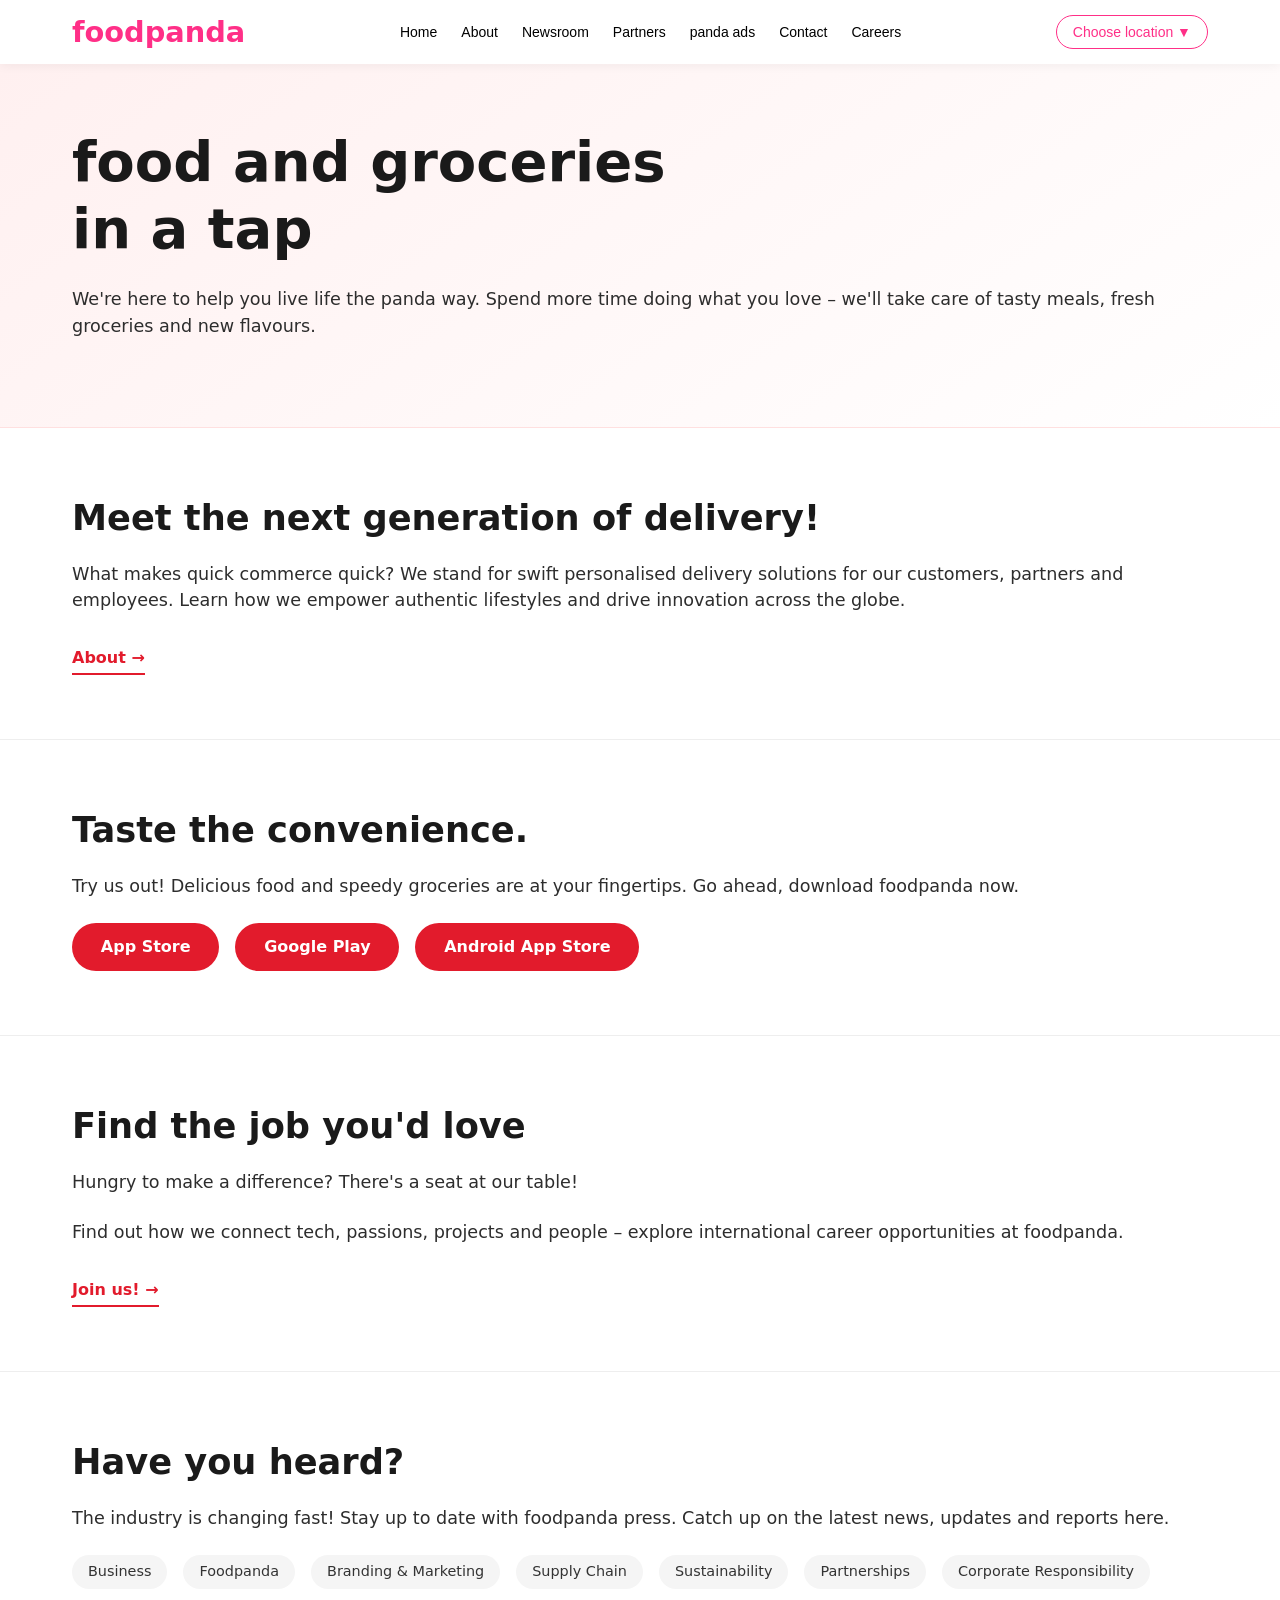
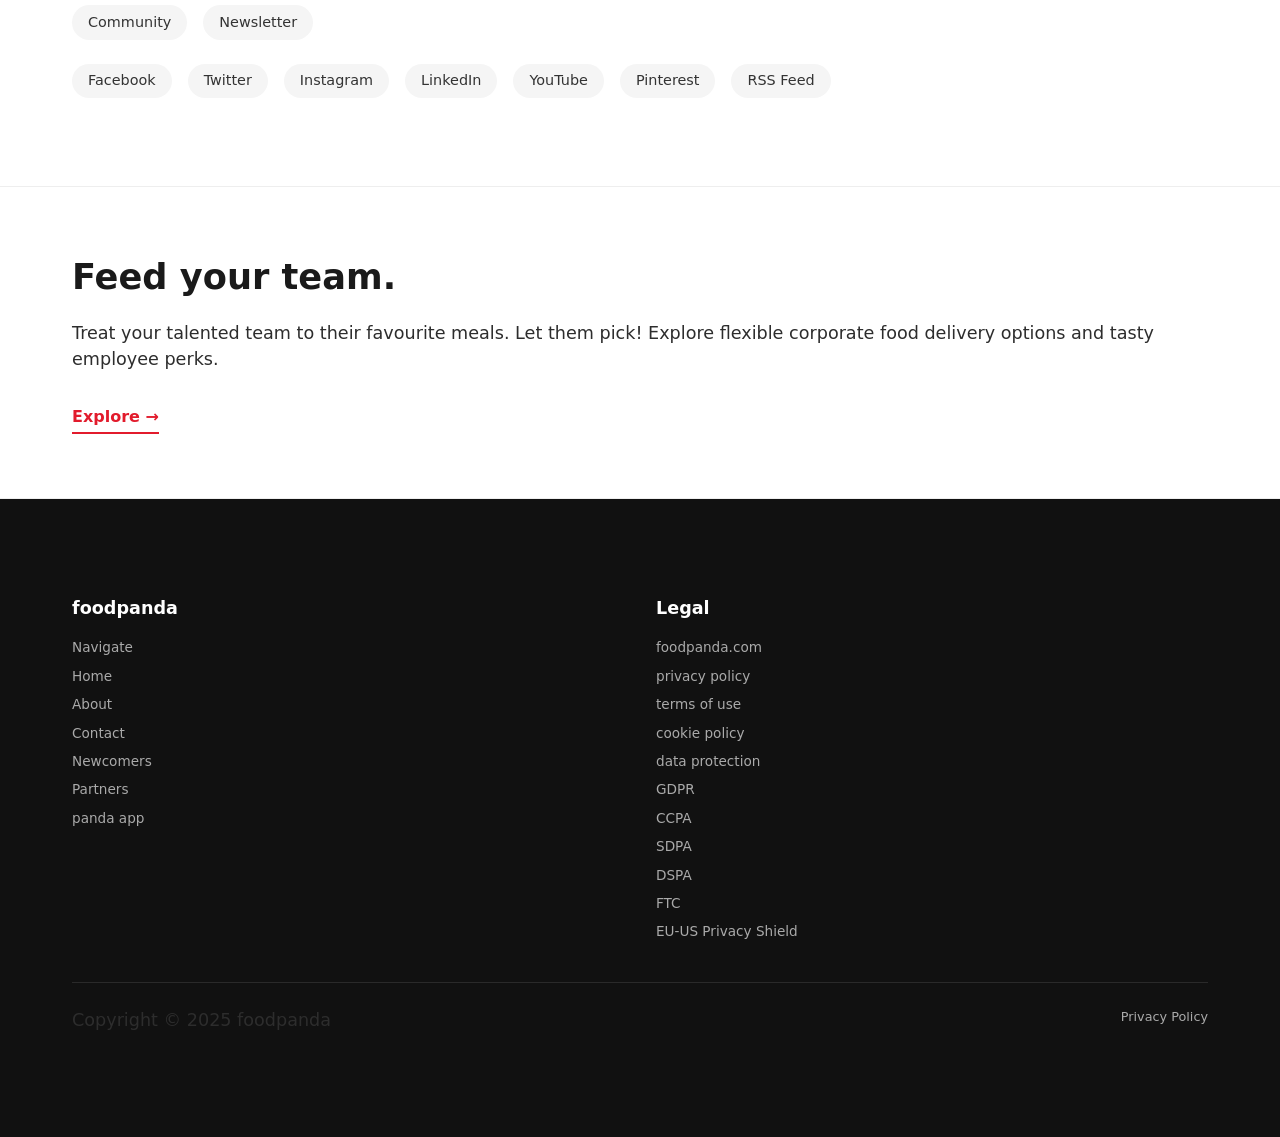
==== index.html @ 05bfe70b "navbar updated" ====
<!DOCTYPE html>
<html lang="en">
<head>
    <meta charset="UTF-8">
    <meta name="viewport" content="width=device-width, initial-scale=1.0">
    <title>foodpanda | Food & Groceries Delivery</title>
    <link rel="stylesheet" href="style.css">
</head>
<body>
    <nav class="navbar">
    <div class="nav-container">
        <div class="logo">
            <a href="#">foodpanda</a>
        </div>
        <ul class="nav-links">
            <li><a href="#">Home</a></li>
            <li><a href="#">About</a></li>
            <li><a href="#">Newsroom</a></li>
            <li><a href="#">Partners</a></li>
            <li><a href="#">panda ads</a></li>
            <li><a href="#">Contact</a></li>
            <li><a href="#">Careers</a></li>
        </ul>
        <div class="location">
            <a href="#">Choose location ▼</a>
        </div>
    </div>
</nav>

    <!-- Hero Section -->
    <section class="hero">
        <div class="container">
            <h1>food and groceries <br> in a tap</h1>
            <p>We're here to help you live life the panda way. Spend more time doing what you love – we'll take care of tasty meals, fresh groceries and new flavours.</p>
        </div>
    </section>

    <!-- Next Generation Section -->
    <section class="next-gen">
        <div class="container">
            <h2>Meet the next generation of delivery!</h2>
            <p>What makes quick commerce quick? We stand for swift personalised delivery solutions for our customers, partners and employees. Learn how we empower authentic lifestyles and drive innovation across the globe.</p>
            <a href="#" class="btn-link">About →</a>
        </div>
    </section>

    <!-- Taste Convenience -->
    <section class="taste">
        <div class="container">
            <h2>Taste the convenience.</h2>
            <p>Try us out! Delicious food and speedy groceries are at your fingertips. Go ahead, download foodpanda now.</p>
            <div class="buttons">
                <a href="#" class="btn">App Store</a>
                <a href="#" class="btn">Google Play</a>
                <a href="#" class="btn">Android App Store</a>
            </div>
        </div>
    </section>

    <!-- Find the job -->
    <section class="jobs">
        <div class="container">
            <h2>Find the job you'd love</h2>
            <p>Hungry to make a difference? There's a seat at our table!</p>
            <p>Find out how we connect tech, passions, projects and people – explore international career opportunities at foodpanda.</p>
            <a href="#" class="btn-link">Join us! →</a>
        </div>
    </section>

    <!-- Have you heard? (Press / News) -->
    <section class="press">
        <div class="container">
            <h2>Have you heard?</h2>
            <p>The industry is changing fast! Stay up to date with foodpanda press. Catch up on the latest news, updates and reports here.</p>
            <div class="press-links">
                <a href="#">Business</a>
                <a href="#">Foodpanda</a>
                <a href="#">Branding & Marketing</a>
                <a href="#">Supply Chain</a>
                <a href="#">Sustainability</a>
                <a href="#">Partnerships</a>
                <a href="#">Corporate Responsibility</a>
                <a href="#">Community</a>
                <a href="#">Newsletter</a>
            </div>
            <div class="social">
                <a href="#">Facebook</a>
                <a href="#">Twitter</a>
                <a href="#">Instagram</a>
                <a href="#">LinkedIn</a>
                <a href="#">YouTube</a>
                <a href="#">Pinterest</a>
                <a href="#">RSS Feed</a>
            </div>
        </div>
    </section>

    <!-- Feed your team -->
    <section class="corporate">
        <div class="container">
            <h2>Feed your team.</h2>
            <p>Treat your talented team to their favourite meals. Let them pick! Explore flexible corporate food delivery options and tasty employee perks.</p>
            <a href="#" class="btn-link">Explore →</a>
        </div>
    </section>

    <!-- Footer -->
    <footer>
        <div class="container">
            <div class="footer-links">
                <div>
                    <h4>foodpanda</h4>
                    <a href="#">Navigate</a>
                    <a href="#">Home</a>
                    <a href="#">About</a>
                    <a href="#">Contact</a>
                    <a href="#">Newcomers</a>
                    <a href="#">Partners</a>
                    <a href="#">panda app</a>
                </div>
                <div>
                    <h4>Legal</h4>
                    <a href="#">foodpanda.com</a>
                    <a href="#">privacy policy</a>
                    <a href="#">terms of use</a>
                    <a href="#">cookie policy</a>
                    <a href="#">data protection</a>
                    <a href="#">GDPR</a>
                    <a href="#">CCPA</a>
                    <a href="#">SDPA</a>
                    <a href="#">DSPA</a>
                    <a href="#">FTC</a>
                    <a href="#">EU-US Privacy Shield</a>
                </div>
            </div>
            <div class="copyright">
                <p>Copyright © 2025 foodpanda</p>
                <a href="#">Privacy Policy</a>
            </div>
        </div>
    </footer>

</body>
</html>
---- style.css ----
* {
    margin: 0;
    padding: 0;
    box-sizing: border-box;
}

body {
    font-family: system-ui, -apple-system, 'Segoe UI', Roboto, Helvetica, Arial, sans-serif;
    line-height: 1.5;
    color: #1a1a1a;
    background-color: #fff;
}

.container {
    max-width: 1200px;
    margin: 0 auto;
    padding: 4rem 2rem;
}

/* Navbar Styles */
.navbar {
    background-color: white;
    box-shadow: 0 2px 10px rgba(0,0,0,0.05);
    position: sticky;
    top: 0;
    z-index: 1000;
}

.nav-container {
    max-width: 1200px;
    margin: 0 auto;
    padding: 0 2rem;
    display: flex;
    justify-content: space-between;
    align-items: center;
    flex-wrap: wrap;
}

.logo a {
    font-size: 1.8rem;
    font-weight: bold;
    color: #FF2F87;
    text-decoration: none;
    line-height: 64px;
}

.nav-links {
    display: flex;
    list-style: none;
    gap: 1.5rem;
    margin: 0;
    padding: 0;
}

.nav-links a {
    text-decoration: none;
    color: #000000;
    font-family: sans-serif;
    font-size: 14px;
    font-weight: 400;
    line-height: 64px;
    transition: color 0.3s;
}

.nav-links a:hover {
    color: #FF2F87;
}

.location a {
    text-decoration: none;
    color: #FF2F87;
    font-family: sans-serif;
    font-size: 14px;
    font-weight: 400;
    line-height: 64px;
    border: 1px solid #FF2F87;
    padding: 0.5rem 1rem;
    border-radius: 25px;
    transition: all 0.3s;
}

.location a:hover {
    background-color: #FF2F87;
    color: white;
}

/* Responsive */
@media (max-width: 768px) {
    .nav-container {
        flex-direction: column;
        padding: 1rem;
    }
    
    .nav-links {
        flex-wrap: wrap;
        justify-content: center;
        gap: 1rem;
    }
    
    .nav-links a {
        line-height: normal;
    }
    
    .location a {
        line-height: normal;
    }
}

/* Headings */
h1 {
    font-size: 3.5rem;
    line-height: 1.2;
    margin-bottom: 1.5rem;
    font-weight: 700;
}

h2 {
    font-size: 2.2rem;
    margin-bottom: 1rem;
    font-weight: 600;
}

p {
    font-size: 1.1rem;
    margin-bottom: 1.5rem;
    color: #2d2d2d;
}

/* Buttons & Links */
.btn-link {
    display: inline-block;
    margin-top: 0.5rem;
    font-weight: 600;
    color: #e21b2c;
    text-decoration: none;
    border-bottom: 2px solid #e21b2c;
    padding-bottom: 0.2rem;
    transition: 0.2s;
}

.btn-link:hover {
    color: #b01220;
    border-bottom-color: #b01220;
}

.buttons {
    display: flex;
    flex-wrap: wrap;
    gap: 1rem;
    margin-top: 1rem;
}

.btn {
    display: inline-block;
    background-color: #e21b2c;
    color: white;
    padding: 0.75rem 1.8rem;
    text-decoration: none;
    border-radius: 40px;
    font-weight: 600;
    transition: background 0.2s;
}

.btn:hover {
    background-color: #b01220;
}

/* Sections */
.hero {
    background: linear-gradient(145deg, #fff0f0 0%, #ffffff 100%);
    border-bottom: 1px solid #ffe0e0;
}

.next-gen, .taste, .jobs, .press, .corporate {
    border-bottom: 1px solid #eee;
}

/* Press & Social Links */
.press-links, .social {
    display: flex;
    flex-wrap: wrap;
    gap: 1rem;
    margin: 1.5rem 0;
}

.press-links a, .social a {
    background: #f5f5f5;
    padding: 0.4rem 1rem;
    border-radius: 30px;
    text-decoration: none;
    color: #333;
    font-size: 0.9rem;
    transition: 0.2s;
}

.press-links a:hover, .social a:hover {
    background: #e21b2c;
    color: white;
}

.social {
    margin-top: 1rem;
}

/* Navbar Styles */
.navbar {
    background-color: white;
    box-shadow: 0 2px 10px rgba(0,0,0,0.05);
    position: sticky;
    top: 0;
    z-index: 1000;
}

.nav-container {
    max-width: 1200px;
    margin: 0 auto;
    padding: 0 2rem;
    display: flex;
    justify-content: space-between;
    align-items: center;
    flex-wrap: wrap;
}

.logo a {
    font-size: 1.8rem;
    font-weight: bold;
    color: #FF2F87;
    text-decoration: none;
    line-height: 64px;
}

.nav-links {
    display: flex;
    list-style: none;
    gap: 1.5rem;
    margin: 0;
    padding: 0;
}

.nav-links a {
    text-decoration: none;
    color: #000000;
    font-family: sans-serif;
    font-size: 14px;
    font-weight: 400;
    line-height: 64px;
    transition: color 0.3s;
}

.nav-links a:hover {
    color: #FF2F87;
}

.nav-actions {
    display: flex;
    align-items: center;
    gap: 1.5rem;
}

.search-icon {
    font-size: 18px;
    cursor: pointer;
    color: #FF2F87;
    line-height: 64px;
    transition: transform 0.3s;
}

.search-icon:hover {
    transform: scale(1.1);
}

.location a {
    text-decoration: none;
    color: #FF2F87;
    font-family: sans-serif;
    font-size: 14px;
    font-weight: 400;
    line-height: 64px;
    border: 1px solid #FF2F87;
    padding: 0.5rem 1rem;
    border-radius: 25px;
    transition: all 0.3s;
}

.location a:hover {
    background-color: #FF2F87;
    color: white;
}

/* Responsive */
@media (max-width: 768px) {
    .nav-container {
        flex-direction: column;
        padding: 1rem;
    }
    
    .nav-links {
        flex-wrap: wrap;
        justify-content: center;
        gap: 1rem;
    }
    
    .nav-links a {
        line-height: normal;
    }
    
    .nav-actions {
        margin-top: 0.5rem;
    }
    
    .location a {
        line-height: normal;
    }
}

/* Footer */
footer {
    background-color: #111;
    color: #ccc;
    padding: 2rem 0 1rem;
}

.footer-links {
    display: flex;
    flex-wrap: wrap;
    justify-content: space-between;
    gap: 2rem;
    margin-bottom: 2rem;
}

.footer-links div {
    flex: 1;
    min-width: 180px;
}

.footer-links h4 {
    color: white;
    margin-bottom: 1rem;
    font-size: 1.1rem;
}

.footer-links a {
    display: block;
    color: #aaa;
    text-decoration: none;
    margin-bottom: 0.5rem;
    font-size: 0.85rem;
    transition: 0.2s;
}

.footer-links a:hover {
    color: #e21b2c;
}

.copyright {
    border-top: 1px solid #2a2a2a;
    padding-top: 1.5rem;
    display: flex;
    justify-content: space-between;
    flex-wrap: wrap;
    gap: 1rem;
    font-size: 0.8rem;
}

.copyright a {
    color: #aaa;
    text-decoration: none;
}

.copyright a:hover {
    color: #e21b2c;
}

/* Responsive */
@media (max-width: 768px) {
    .container {
        padding: 2rem 1.5rem;
    }
    h1 {
        font-size: 2.2rem;
    }
    h2 {
        font-size: 1.8rem;
    }
    .buttons {
        flex-direction: column;
        align-items: flex-start;
    }
    .footer-links {
        flex-direction: column;
    }
}
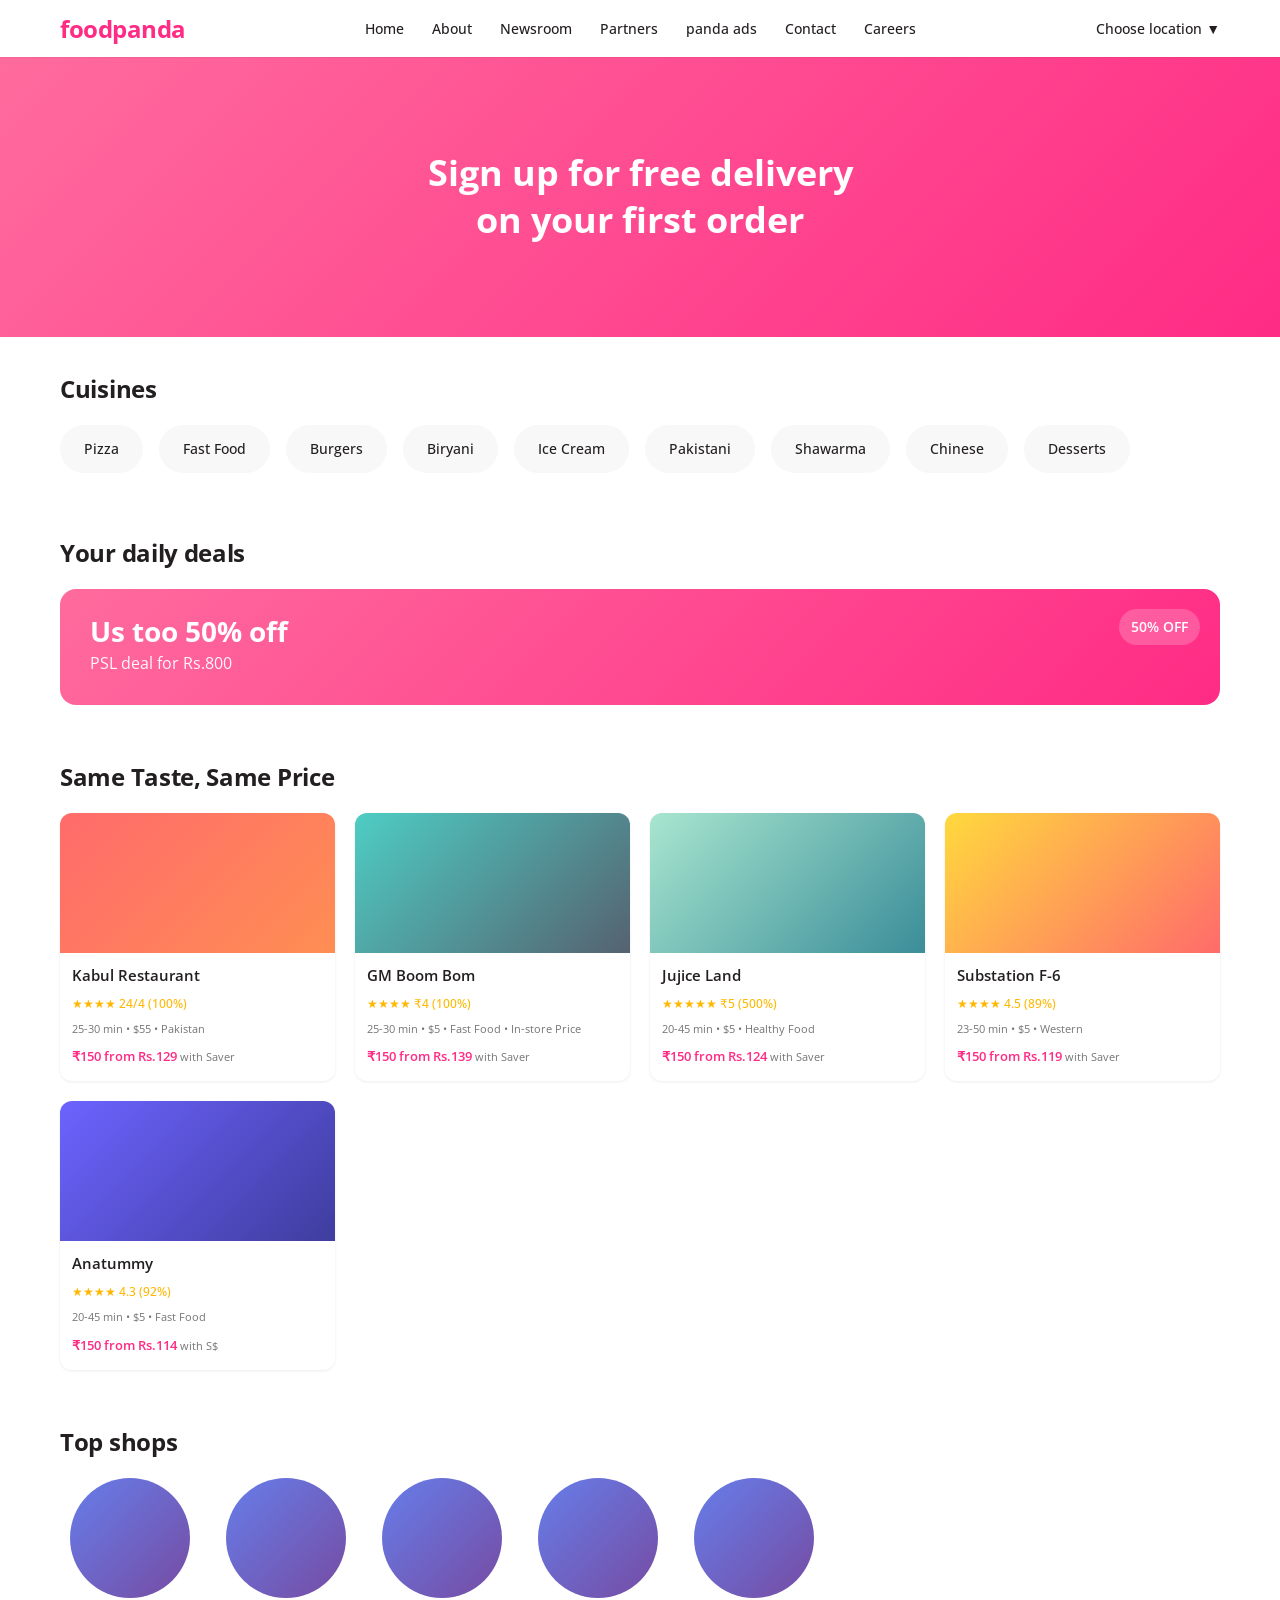
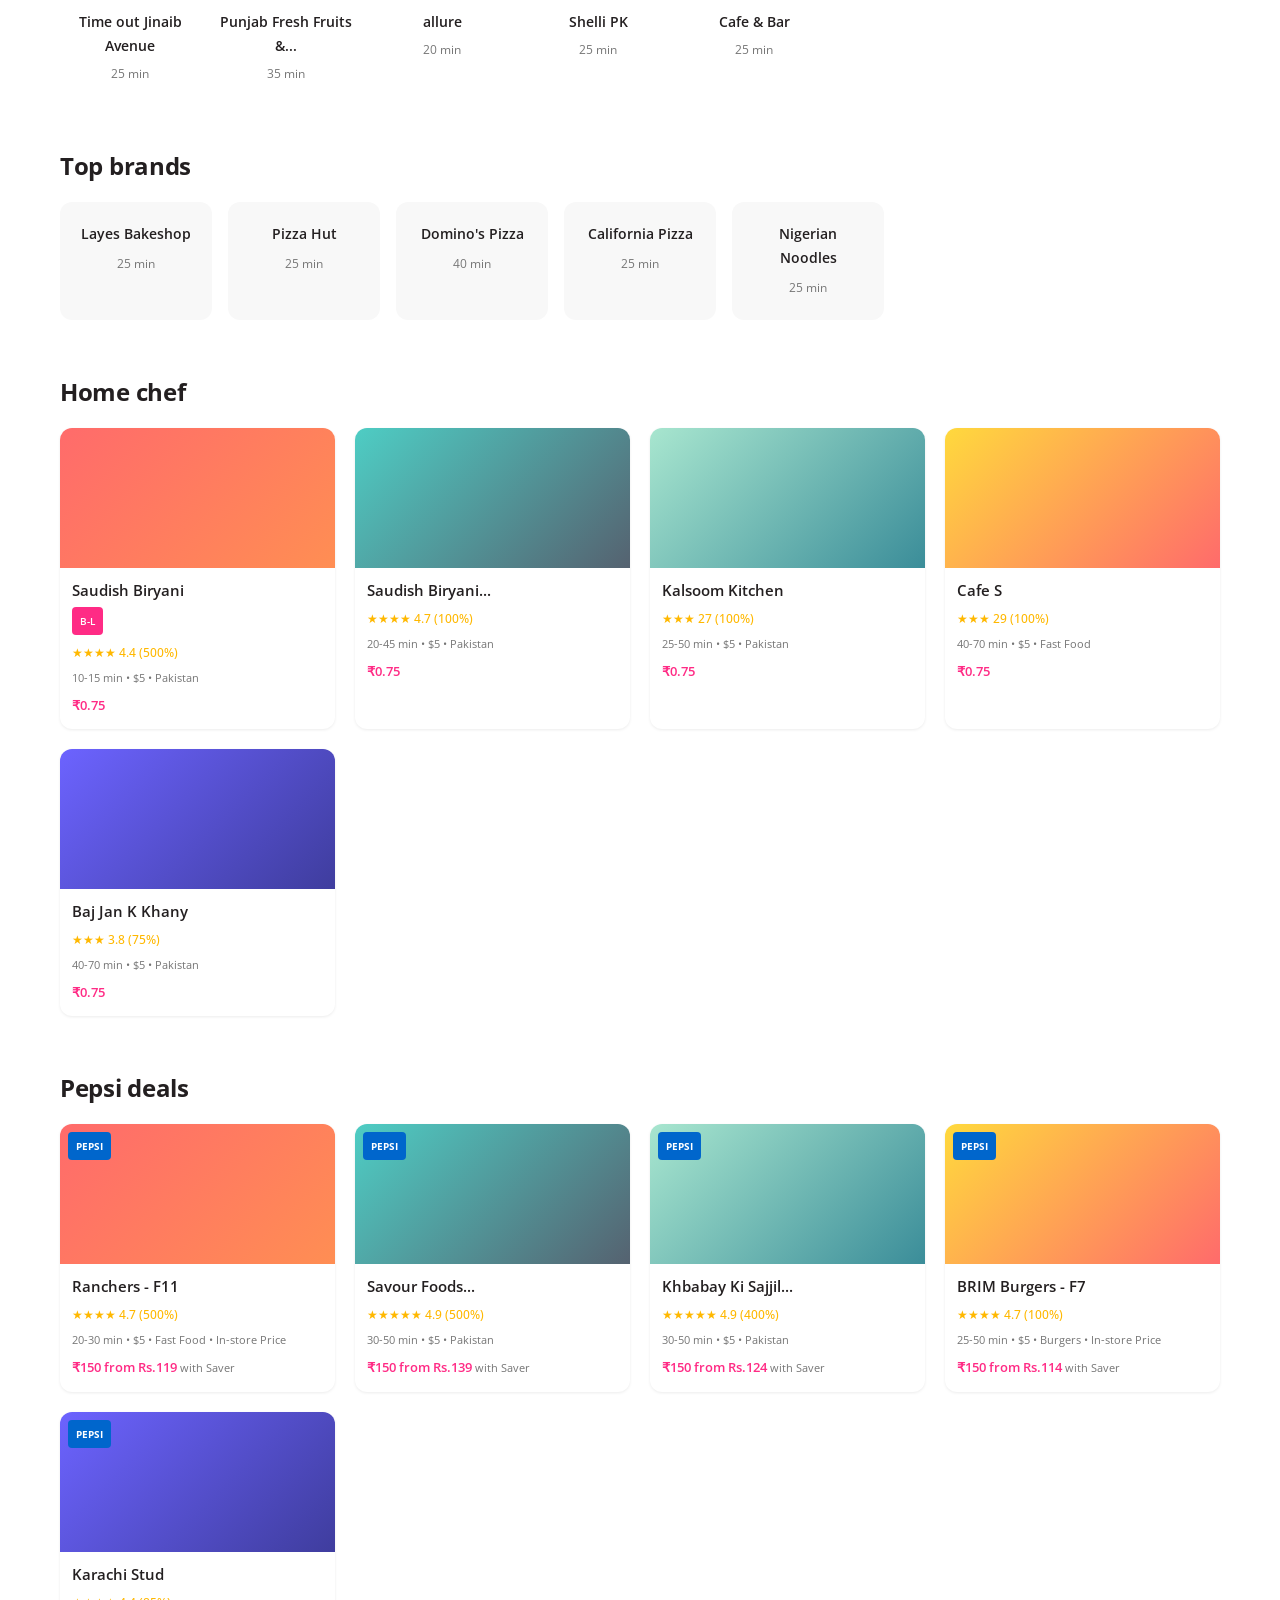
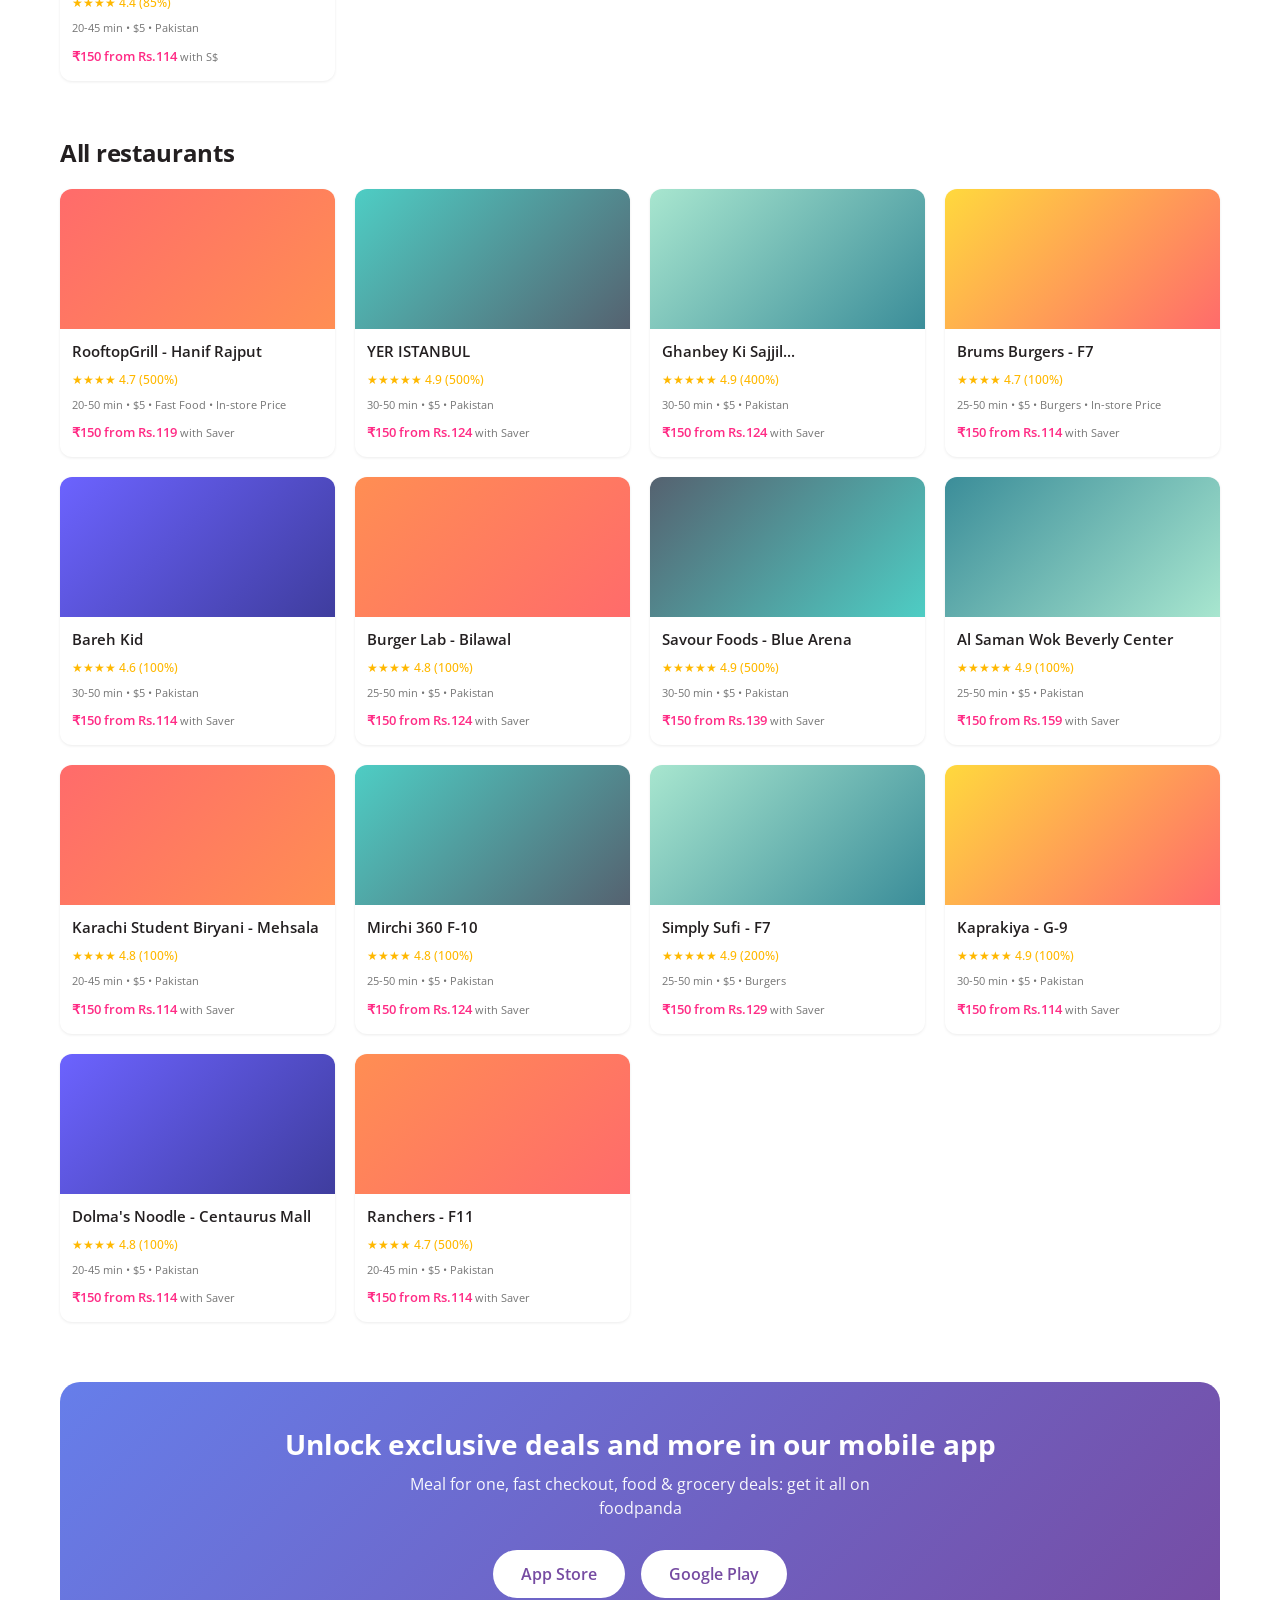
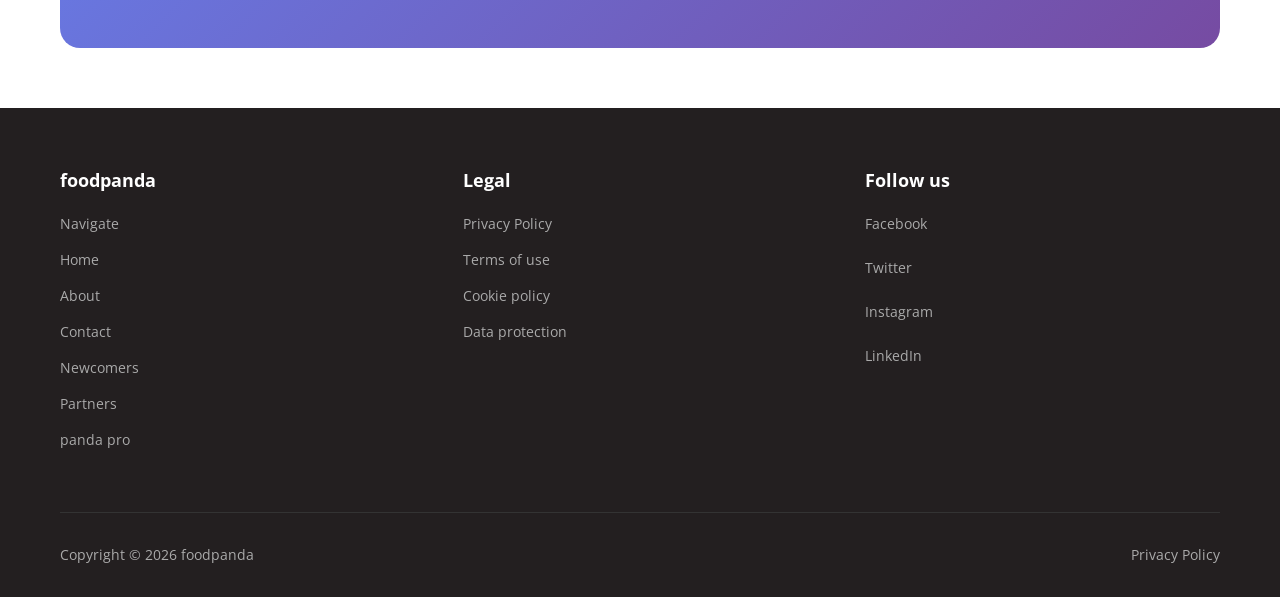
==== commit 57c24ccd: "feat: Complete foodpanda Pakistan pixel-perfect clone - Responsive navbar with location selector - H" ====
--- a/index.html
+++ b/index.html
@@ -2,113 +2,436 @@
 <html lang="en">
 <head>
     <meta charset="UTF-8">
-    <meta name="viewport" content="width=device-width, initial-scale=1.0">
-    <title>foodpanda | Food & Groceries Delivery</title>
+    <meta name="viewport" content="width=device-width, initial-scale=1.0, maximum-scale=1.0, user-scalable=yes">
+    <title>foodpanda | Food & Groceries Delivery Pakistan</title>
     <link rel="stylesheet" href="style.css">
+    <link href="https://fonts.googleapis.com/css2?family=Open+Sans:wght@300;400;500;600;700;800&display=swap" rel="stylesheet">
 </head>
 <body>
+
+    <!-- Navbar -->
     <nav class="navbar">
-    <div class="nav-container">
-        <div class="logo">
-            <a href="#">foodpanda</a>
+        <div class="nav-container">
+            <div class="logo">
+                <a href="#">foodpanda</a>
+            </div>
+            <ul class="nav-links">
+                <li><a href="#">Home</a></li>
+                <li><a href="#">About</a></li>
+                <li><a href="#">Newsroom</a></li>
+                <li><a href="#">Partners</a></li>
+                <li><a href="#">panda ads</a></li>
+                <li><a href="#">Contact</a></li>
+                <li><a href="#">Careers</a></li>
+            </ul>
+            <div class="location">
+                <a href="#">Choose location ▼</a>
+            </div>
         </div>
-        <ul class="nav-links">
-            <li><a href="#">Home</a></li>
-            <li><a href="#">About</a></li>
-            <li><a href="#">Newsroom</a></li>
-            <li><a href="#">Partners</a></li>
-            <li><a href="#">panda ads</a></li>
-            <li><a href="#">Contact</a></li>
-            <li><a href="#">Careers</a></li>
-        </ul>
-        <div class="location">
-            <a href="#">Choose location ▼</a>
-        </div>
-    </div>
-</nav>
-
-    <!-- Hero Section -->
+    </nav>
+
+    <!-- Hero Banner -->
     <section class="hero">
-        <div class="container">
-            <h1>food and groceries <br> in a tap</h1>
-            <p>We're here to help you live life the panda way. Spend more time doing what you love – we'll take care of tasty meals, fresh groceries and new flavours.</p>
+        <div class="hero-content">
+            <h1>Sign up for free delivery <br>on your first order</h1>
         </div>
     </section>
 
-    <!-- Next Generation Section -->
-    <section class="next-gen">
-        <div class="container">
-            <h2>Meet the next generation of delivery!</h2>
-            <p>What makes quick commerce quick? We stand for swift personalised delivery solutions for our customers, partners and employees. Learn how we empower authentic lifestyles and drive innovation across the globe.</p>
-            <a href="#" class="btn-link">About →</a>
-        </div>
-    </section>
-
-    <!-- Taste Convenience -->
-    <section class="taste">
-        <div class="container">
-            <h2>Taste the convenience.</h2>
-            <p>Try us out! Delicious food and speedy groceries are at your fingertips. Go ahead, download foodpanda now.</p>
-            <div class="buttons">
-                <a href="#" class="btn">App Store</a>
-                <a href="#" class="btn">Google Play</a>
-                <a href="#" class="btn">Android App Store</a>
-            </div>
-        </div>
-    </section>
-
-    <!-- Find the job -->
-    <section class="jobs">
-        <div class="container">
-            <h2>Find the job you'd love</h2>
-            <p>Hungry to make a difference? There's a seat at our table!</p>
-            <p>Find out how we connect tech, passions, projects and people – explore international career opportunities at foodpanda.</p>
-            <a href="#" class="btn-link">Join us! →</a>
-        </div>
-    </section>
-
-    <!-- Have you heard? (Press / News) -->
-    <section class="press">
-        <div class="container">
-            <h2>Have you heard?</h2>
-            <p>The industry is changing fast! Stay up to date with foodpanda press. Catch up on the latest news, updates and reports here.</p>
-            <div class="press-links">
-                <a href="#">Business</a>
-                <a href="#">Foodpanda</a>
-                <a href="#">Branding & Marketing</a>
-                <a href="#">Supply Chain</a>
-                <a href="#">Sustainability</a>
-                <a href="#">Partnerships</a>
-                <a href="#">Corporate Responsibility</a>
-                <a href="#">Community</a>
-                <a href="#">Newsletter</a>
-            </div>
-            <div class="social">
-                <a href="#">Facebook</a>
-                <a href="#">Twitter</a>
-                <a href="#">Instagram</a>
-                <a href="#">LinkedIn</a>
-                <a href="#">YouTube</a>
-                <a href="#">Pinterest</a>
-                <a href="#">RSS Feed</a>
-            </div>
-        </div>
-    </section>
-
-    <!-- Feed your team -->
-    <section class="corporate">
-        <div class="container">
-            <h2>Feed your team.</h2>
-            <p>Treat your talented team to their favourite meals. Let them pick! Explore flexible corporate food delivery options and tasty employee perks.</p>
-            <a href="#" class="btn-link">Explore →</a>
-        </div>
-    </section>
+    <div class="main-container">
+        <!-- Cuisines Section - Horizontal Scroll -->
+        <section class="section">
+            <div class="section-header">
+                <h2>Cuisines</h2>
+            </div>
+            <div class="scroll-container">
+                <div class="cuisine-card">Pizza</div>
+                <div class="cuisine-card">Fast Food</div>
+                <div class="cuisine-card">Burgers</div>
+                <div class="cuisine-card">Biryani</div>
+                <div class="cuisine-card">Ice Cream</div>
+                <div class="cuisine-card">Pakistani</div>
+                <div class="cuisine-card">Shawarma</div>
+                <div class="cuisine-card">Chinese</div>
+                <div class="cuisine-card">Desserts</div>
+            </div>
+        </section>
+
+        <!-- Your Daily Deals -->
+        <section class="section">
+            <div class="section-header">
+                <h2>Your daily deals</h2>
+            </div>
+            <div class="deal-card">
+                <div class="deal-badge">50% OFF</div>
+                <h3>Us too 50% off</h3>
+                <p>PSL deal for Rs.800</p>
+            </div>
+        </section>
+
+        <!-- Same Taste, Same Price -->
+        <section class="section">
+            <div class="section-header">
+                <h2>Same Taste, Same Price</h2>
+            </div>
+            <div class="restaurant-grid">
+                <div class="restaurant-card">
+                    <div class="card-image"></div>
+                    <div class="card-content">
+                        <h3>Kabul Restaurant</h3>
+                        <div class="rating">★★★★ 24/4 (100%)</div>
+                        <div class="details">25-30 min • $55 • Pakistan</div>
+                        <div class="price">₹150 from Rs.129 <span class="saver">with Saver</span></div>
+                    </div>
+                </div>
+                <div class="restaurant-card">
+                    <div class="card-image"></div>
+                    <div class="card-content">
+                        <h3>GM Boom Bom</h3>
+                        <div class="rating">★★★★ ₹4 (100%)</div>
+                        <div class="details">25-30 min • $5 • Fast Food • In-store Price</div>
+                        <div class="price">₹150 from Rs.139 <span class="saver">with Saver</span></div>
+                    </div>
+                </div>
+                <div class="restaurant-card">
+                    <div class="card-image"></div>
+                    <div class="card-content">
+                        <h3>Jujice Land</h3>
+                        <div class="rating">★★★★★ ₹5 (500%)</div>
+                        <div class="details">20-45 min • $5 • Healthy Food</div>
+                        <div class="price">₹150 from Rs.124 <span class="saver">with Saver</span></div>
+                    </div>
+                </div>
+                <div class="restaurant-card">
+                    <div class="card-image"></div>
+                    <div class="card-content">
+                        <h3>Substation F-6</h3>
+                        <div class="rating">★★★★ 4.5 (89%)</div>
+                        <div class="details">23-50 min • $5 • Western</div>
+                        <div class="price">₹150 from Rs.119 <span class="saver">with Saver</span></div>
+                    </div>
+                </div>
+                <div class="restaurant-card">
+                    <div class="card-image"></div>
+                    <div class="card-content">
+                        <h3>Anatummy</h3>
+                        <div class="rating">★★★★ 4.3 (92%)</div>
+                        <div class="details">20-45 min • $5 • Fast Food</div>
+                        <div class="price">₹150 from Rs.114 <span class="saver">with S$</span></div>
+                    </div>
+                </div>
+            </div>
+        </section>
+
+        <!-- Top Shops - Horizontal Scroll -->
+        <section class="section">
+            <div class="section-header">
+                <h2>Top shops</h2>
+            </div>
+            <div class="scroll-container">
+                <div class="shop-card">
+                    <div class="shop-image"></div>
+                    <h4>Time out Jinaib Avenue</h4>
+                    <p>25 min</p>
+                </div>
+                <div class="shop-card">
+                    <div class="shop-image"></div>
+                    <h4>Punjab Fresh Fruits &...</h4>
+                    <p>35 min</p>
+                </div>
+                <div class="shop-card">
+                    <div class="shop-image"></div>
+                    <h4>allure</h4>
+                    <p>20 min</p>
+                </div>
+                <div class="shop-card">
+                    <div class="shop-image"></div>
+                    <h4>Shelli PK</h4>
+                    <p>25 min</p>
+                </div>
+                <div class="shop-card">
+                    <div class="shop-image"></div>
+                    <h4>Cafe & Bar</h4>
+                    <p>25 min</p>
+                </div>
+            </div>
+        </section>
+
+        <!-- Top Brands -->
+        <section class="section">
+            <div class="section-header">
+                <h2>Top brands</h2>
+            </div>
+            <div class="brands-grid">
+                <div class="brand-card">Layes Bakeshop<br><span>25 min</span></div>
+                <div class="brand-card">Pizza Hut<br><span>25 min</span></div>
+                <div class="brand-card">Domino's Pizza<br><span>40 min</span></div>
+                <div class="brand-card">California Pizza<br><span>25 min</span></div>
+                <div class="brand-card">Nigerian Noodles<br><span>25 min</span></div>
+            </div>
+        </section>
+
+        <!-- Home Chef -->
+        <section class="section">
+            <div class="section-header">
+                <h2>Home chef</h2>
+            </div>
+            <div class="restaurant-grid">
+                <div class="restaurant-card">
+                    <div class="card-image"></div>
+                    <div class="card-content">
+                        <h3>Saudish Biryani</h3>
+                        <div class="badge">B-L</div>
+                        <div class="rating">★★★★ 4.4 (500%)</div>
+                        <div class="details">10-15 min • $5 • Pakistan</div>
+                        <div class="price">₹0.75</div>
+                    </div>
+                </div>
+                <div class="restaurant-card">
+                    <div class="card-image"></div>
+                    <div class="card-content">
+                        <h3>Saudish Biryani...</h3>
+                        <div class="rating">★★★★ 4.7 (100%)</div>
+                        <div class="details">20-45 min • $5 • Pakistan</div>
+                        <div class="price">₹0.75</div>
+                    </div>
+                </div>
+                <div class="restaurant-card">
+                    <div class="card-image"></div>
+                    <div class="card-content">
+                        <h3>Kalsoom Kitchen</h3>
+                        <div class="rating">★★★ 27 (100%)</div>
+                        <div class="details">25-50 min • $5 • Pakistan</div>
+                        <div class="price">₹0.75</div>
+                    </div>
+                </div>
+                <div class="restaurant-card">
+                    <div class="card-image"></div>
+                    <div class="card-content">
+                        <h3>Cafe S</h3>
+                        <div class="rating">★★★ 29 (100%)</div>
+                        <div class="details">40-70 min • $5 • Fast Food</div>
+                        <div class="price">₹0.75</div>
+                    </div>
+                </div>
+                <div class="restaurant-card">
+                    <div class="card-image"></div>
+                    <div class="card-content">
+                        <h3>Baj Jan K Khany</h3>
+                        <div class="rating">★★★ 3.8 (75%)</div>
+                        <div class="details">40-70 min • $5 • Pakistan</div>
+                        <div class="price">₹0.75</div>
+                    </div>
+                </div>
+            </div>
+        </section>
+
+        <!-- Pepsi Deals -->
+        <section class="section">
+            <div class="section-header">
+                <h2>Pepsi deals</h2>
+            </div>
+            <div class="restaurant-grid">
+                <div class="restaurant-card pepsi-card">
+                    <div class="card-image"></div>
+                    <div class="card-content">
+                        <h3>Ranchers - F11</h3>
+                        <div class="rating">★★★★ 4.7 (500%)</div>
+                        <div class="details">20-30 min • $5 • Fast Food • In-store Price</div>
+                        <div class="price">₹150 from Rs.119 <span class="saver">with Saver</span></div>
+                    </div>
+                </div>
+                <div class="restaurant-card pepsi-card">
+                    <div class="card-image"></div>
+                    <div class="card-content">
+                        <h3>Savour Foods...</h3>
+                        <div class="rating">★★★★★ 4.9 (500%)</div>
+                        <div class="details">30-50 min • $5 • Pakistan</div>
+                        <div class="price">₹150 from Rs.139 <span class="saver">with Saver</span></div>
+                    </div>
+                </div>
+                <div class="restaurant-card pepsi-card">
+                    <div class="card-image"></div>
+                    <div class="card-content">
+                        <h3>Khbabay Ki Sajjil...</h3>
+                        <div class="rating">★★★★★ 4.9 (400%)</div>
+                        <div class="details">30-50 min • $5 • Pakistan</div>
+                        <div class="price">₹150 from Rs.124 <span class="saver">with Saver</span></div>
+                    </div>
+                </div>
+                <div class="restaurant-card pepsi-card">
+                    <div class="card-image"></div>
+                    <div class="card-content">
+                        <h3>BRIM Burgers - F7</h3>
+                        <div class="rating">★★★★ 4.7 (100%)</div>
+                        <div class="details">25-50 min • $5 • Burgers • In-store Price</div>
+                        <div class="price">₹150 from Rs.114 <span class="saver">with Saver</span></div>
+                    </div>
+                </div>
+                <div class="restaurant-card pepsi-card">
+                    <div class="card-image"></div>
+                    <div class="card-content">
+                        <h3>Karachi Stud</h3>
+                        <div class="rating">★★★★ 4.4 (85%)</div>
+                        <div class="details">20-45 min • $5 • Pakistan</div>
+                        <div class="price">₹150 from Rs.114 <span class="saver">with S$</span></div>
+                    </div>
+                </div>
+            </div>
+        </section>
+
+        <!-- All Restaurants - Extended -->
+        <section class="section">
+            <div class="section-header">
+                <h2>All restaurants</h2>
+            </div>
+            <div class="restaurant-grid">
+                <div class="restaurant-card">
+                    <div class="card-image"></div>
+                    <div class="card-content">
+                        <h3>RooftopGrill - Hanif Rajput</h3>
+                        <div class="rating">★★★★ 4.7 (500%)</div>
+                        <div class="details">20-50 min • $5 • Fast Food • In-store Price</div>
+                        <div class="price">₹150 from Rs.119 <span class="saver">with Saver</span></div>
+                    </div>
+                </div>
+                <div class="restaurant-card">
+                    <div class="card-image"></div>
+                    <div class="card-content">
+                        <h3>YER ISTANBUL</h3>
+                        <div class="rating">★★★★★ 4.9 (500%)</div>
+                        <div class="details">30-50 min • $5 • Pakistan</div>
+                        <div class="price">₹150 from Rs.124 <span class="saver">with Saver</span></div>
+                    </div>
+                </div>
+                <div class="restaurant-card">
+                    <div class="card-image"></div>
+                    <div class="card-content">
+                        <h3>Ghanbey Ki Sajjil...</h3>
+                        <div class="rating">★★★★★ 4.9 (400%)</div>
+                        <div class="details">30-50 min • $5 • Pakistan</div>
+                        <div class="price">₹150 from Rs.124 <span class="saver">with Saver</span></div>
+                    </div>
+                </div>
+                <div class="restaurant-card">
+                    <div class="card-image"></div>
+                    <div class="card-content">
+                        <h3>Brums Burgers - F7</h3>
+                        <div class="rating">★★★★ 4.7 (100%)</div>
+                        <div class="details">25-50 min • $5 • Burgers • In-store Price</div>
+                        <div class="price">₹150 from Rs.114 <span class="saver">with Saver</span></div>
+                    </div>
+                </div>
+                <div class="restaurant-card">
+                    <div class="card-image"></div>
+                    <div class="card-content">
+                        <h3>Bareh Kid</h3>
+                        <div class="rating">★★★★ 4.6 (100%)</div>
+                        <div class="details">30-50 min • $5 • Pakistan</div>
+                        <div class="price">₹150 from Rs.114 <span class="saver">with Saver</span></div>
+                    </div>
+                </div>
+                <div class="restaurant-card">
+                    <div class="card-image"></div>
+                    <div class="card-content">
+                        <h3>Burger Lab - Bilawal</h3>
+                        <div class="rating">★★★★ 4.8 (100%)</div>
+                        <div class="details">25-50 min • $5 • Pakistan</div>
+                        <div class="price">₹150 from Rs.124 <span class="saver">with Saver</span></div>
+                    </div>
+                </div>
+                <div class="restaurant-card">
+                    <div class="card-image"></div>
+                    <div class="card-content">
+                        <h3>Savour Foods - Blue Arena</h3>
+                        <div class="rating">★★★★★ 4.9 (500%)</div>
+                        <div class="details">30-50 min • $5 • Pakistan</div>
+                        <div class="price">₹150 from Rs.139 <span class="saver">with Saver</span></div>
+                    </div>
+                </div>
+                <div class="restaurant-card">
+                    <div class="card-image"></div>
+                    <div class="card-content">
+                        <h3>Al Saman Wok Beverly Center</h3>
+                        <div class="rating">★★★★★ 4.9 (100%)</div>
+                        <div class="details">25-50 min • $5 • Pakistan</div>
+                        <div class="price">₹150 from Rs.159 <span class="saver">with Saver</span></div>
+                    </div>
+                </div>
+                <div class="restaurant-card">
+                    <div class="card-image"></div>
+                    <div class="card-content">
+                        <h3>Karachi Student Biryani - Mehsala</h3>
+                        <div class="rating">★★★★ 4.8 (100%)</div>
+                        <div class="details">20-45 min • $5 • Pakistan</div>
+                        <div class="price">₹150 from Rs.114 <span class="saver">with Saver</span></div>
+                    </div>
+                </div>
+                <div class="restaurant-card">
+                    <div class="card-image"></div>
+                    <div class="card-content">
+                        <h3>Mirchi 360 F-10</h3>
+                        <div class="rating">★★★★ 4.8 (100%)</div>
+                        <div class="details">25-50 min • $5 • Pakistan</div>
+                        <div class="price">₹150 from Rs.124 <span class="saver">with Saver</span></div>
+                    </div>
+                </div>
+                <div class="restaurant-card">
+                    <div class="card-image"></div>
+                    <div class="card-content">
+                        <h3>Simply Sufi - F7</h3>
+                        <div class="rating">★★★★★ 4.9 (200%)</div>
+                        <div class="details">25-50 min • $5 • Burgers</div>
+                        <div class="price">₹150 from Rs.129 <span class="saver">with Saver</span></div>
+                    </div>
+                </div>
+                <div class="restaurant-card">
+                    <div class="card-image"></div>
+                    <div class="card-content">
+                        <h3>Kaprakiya - G-9</h3>
+                        <div class="rating">★★★★★ 4.9 (100%)</div>
+                        <div class="details">30-50 min • $5 • Pakistan</div>
+                        <div class="price">₹150 from Rs.114 <span class="saver">with Saver</span></div>
+                    </div>
+                </div>
+                <div class="restaurant-card">
+                    <div class="card-image"></div>
+                    <div class="card-content">
+                        <h3>Dolma's Noodle - Centaurus Mall</h3>
+                        <div class="rating">★★★★ 4.8 (100%)</div>
+                        <div class="details">20-45 min • $5 • Pakistan</div>
+                        <div class="price">₹150 from Rs.114 <span class="saver">with Saver</span></div>
+                    </div>
+                </div>
+                <div class="restaurant-card">
+                    <div class="card-image"></div>
+                    <div class="card-content">
+                        <h3>Ranchers - F11</h3>
+                        <div class="rating">★★★★ 4.7 (500%)</div>
+                        <div class="details">20-45 min • $5 • Pakistan</div>
+                        <div class="price">₹150 from Rs.114 <span class="saver">with Saver</span></div>
+                    </div>
+                </div>
+            </div>
+        </section>
+
+        <!-- App Download Banner -->
+        <section class="app-banner">
+            <div class="banner-content">
+                <h2>Unlock exclusive deals and more in our mobile app</h2>
+                <p>Meal for one, fast checkout, food & grocery deals: get it all on foodpanda</p>
+                <div class="app-buttons">
+                    <a href="#" class="app-btn">App Store</a>
+                    <a href="#" class="app-btn">Google Play</a>
+                </div>
+            </div>
+        </section>
+    </div>
 
     <!-- Footer -->
     <footer>
-        <div class="container">
-            <div class="footer-links">
-                <div>
+        <div class="footer-container">
+            <div class="footer-grid">
+                <div class="footer-col">
                     <h4>foodpanda</h4>
                     <a href="#">Navigate</a>
                     <a href="#">Home</a>
@@ -116,25 +439,27 @@
                     <a href="#">Contact</a>
                     <a href="#">Newcomers</a>
                     <a href="#">Partners</a>
-                    <a href="#">panda app</a>
-                </div>
-                <div>
+                    <a href="#">panda pro</a>
+                </div>
+                <div class="footer-col">
                     <h4>Legal</h4>
-                    <a href="#">foodpanda.com</a>
-                    <a href="#">privacy policy</a>
-                    <a href="#">terms of use</a>
-                    <a href="#">cookie policy</a>
-                    <a href="#">data protection</a>
-                    <a href="#">GDPR</a>
-                    <a href="#">CCPA</a>
-                    <a href="#">SDPA</a>
-                    <a href="#">DSPA</a>
-                    <a href="#">FTC</a>
-                    <a href="#">EU-US Privacy Shield</a>
+                    <a href="#">Privacy Policy</a>
+                    <a href="#">Terms of use</a>
+                    <a href="#">Cookie policy</a>
+                    <a href="#">Data protection</a>
+                </div>
+                <div class="footer-col">
+                    <h4>Follow us</h4>
+                    <div class="social-links">
+                        <a href="#">Facebook</a>
+                        <a href="#">Twitter</a>
+                        <a href="#">Instagram</a>
+                        <a href="#">LinkedIn</a>
+                    </div>
                 </div>
             </div>
             <div class="copyright">
-                <p>Copyright © 2025 foodpanda</p>
+                <p>Copyright © 2026 foodpanda</p>
                 <a href="#">Privacy Policy</a>
             </div>
         </div>
--- a/style.css
+++ b/style.css
@@ -5,22 +5,23 @@
 }
 
 body {
-    font-family: system-ui, -apple-system, 'Segoe UI', Roboto, Helvetica, Arial, sans-serif;
-    line-height: 1.5;
-    color: #1a1a1a;
-    background-color: #fff;
-}
-
-.container {
+    font-family: "Open Sans", sans-serif;
+    font-size: 16px;
+    line-height: 24px;
+    color: #231F20;
+    background-color: #FFFFFF;
+}
+
+.main-container {
     max-width: 1200px;
     margin: 0 auto;
-    padding: 4rem 2rem;
-}
-
-/* Navbar Styles */
+    padding: 0 20px;
+}
+
+/* Navbar */
 .navbar {
-    background-color: white;
-    box-shadow: 0 2px 10px rgba(0,0,0,0.05);
+    background-color: #FFFFFF;
+    box-shadow: 0 1px 0 rgba(0, 0, 0, 0.05);
     position: sticky;
     top: 0;
     z-index: 1000;
@@ -28,365 +29,578 @@
 
 .nav-container {
     max-width: 1200px;
+    width: 100%;
     margin: 0 auto;
-    padding: 0 2rem;
+    padding: 16px 20px;
+    display: flex;
+    align-items: center;
+    justify-content: space-between;
+}
+
+.logo {
+    display: flex;
+    align-items: center;
+}
+
+.logo a {
+    font-size: 24px;
+    font-weight: 700;
+    color: #FF2B85;
+    text-decoration: none;
+    letter-spacing: -0.5px;
+}
+
+.nav-links {
+    display: flex;
+    list-style: none;
+    gap: 28px;
+}
+
+.nav-links li a {
+    text-decoration: none;
+    color: #231F20;
+    font-size: 14px;
+    font-weight: 500;
+    transition: color 0.3s ease;
+}
+
+.nav-links li a:hover {
+    color: #FF2B85;
+}
+
+.location a {
+    text-decoration: none;
+    color: #231F20;
+    font-size: 14px;
+    font-weight: 500;
+}
+
+/* Hero Section */
+.hero {
+    background: linear-gradient(135deg, #FF6B9D 0%, #FF2B85 100%);
+    min-height: 280px;
+    display: flex;
+    align-items: center;
+    justify-content: center;
+    text-align: center;
+    margin-bottom: 40px;
+}
+
+.hero-content h1 {
+    font-family: "Open Sans", sans-serif;
+    font-weight: 700;
+    font-size: 36px;
+    line-height: 1.3;
+    color: #FFFFFF;
+    text-align: center;
+    max-width: 800px;
+    margin: 0 auto;
+}
+
+/* Sections */
+.section {
+    margin-bottom: 60px;
+}
+
+.section-header {
+    margin-bottom: 24px;
+}
+
+.section-header h2 {
+    font-size: 24px;
+    font-weight: 700;
+    color: #231F20;
+    letter-spacing: -0.3px;
+}
+
+/* Horizontal Scroll Containers */
+.scroll-container {
+    display: flex;
+    gap: 16px;
+    overflow-x: auto;
+    scrollbar-width: thin;
+    padding-bottom: 8px;
+}
+
+.scroll-container::-webkit-scrollbar {
+    height: 6px;
+}
+
+.scroll-container::-webkit-scrollbar-track {
+    background: #f1f1f1;
+    border-radius: 10px;
+}
+
+.scroll-container::-webkit-scrollbar-thumb {
+    background: #FF2B85;
+    border-radius: 10px;
+}
+
+/* Cuisine Cards */
+.cuisine-card {
+    flex-shrink: 0;
+    padding: 12px 24px;
+    background-color: #F8F8F8;
+    border-radius: 30px;
+    font-size: 14px;
+    font-weight: 500;
+    color: #231F20;
+    cursor: pointer;
+    transition: all 0.3s ease;
+    white-space: nowrap;
+}
+
+.cuisine-card:hover {
+    background-color: #FF2B85;
+    color: white;
+    transform: translateY(-2px);
+}
+
+/* Deal Card */
+.deal-card {
+    background: linear-gradient(135deg, #FF6B9D 0%, #FF2B85 100%);
+    border-radius: 16px;
+    padding: 30px;
+    color: white;
+    position: relative;
+    overflow: hidden;
+}
+
+.deal-badge {
+    position: absolute;
+    top: 20px;
+    right: 20px;
+    background: rgba(255,255,255,0.2);
+    padding: 6px 12px;
+    border-radius: 20px;
+    font-size: 14px;
+    font-weight: 600;
+}
+
+.deal-card h3 {
+    font-size: 28px;
+    font-weight: 700;
+    margin-bottom: 8px;
+}
+
+.deal-card p {
+    font-size: 16px;
+    opacity: 0.95;
+}
+
+/* Restaurant Grid */
+.restaurant-grid {
+    display: grid;
+    grid-template-columns: repeat(auto-fill, minmax(220px, 1fr));
+    gap: 20px;
+}
+
+.restaurant-card {
+    background: white;
+    border-radius: 12px;
+    overflow: hidden;
+    cursor: pointer;
+    transition: transform 0.3s ease, box-shadow 0.3s ease;
+    box-shadow: 0 1px 3px rgba(0,0,0,0.08);
+    position: relative;
+}
+
+.restaurant-card:hover {
+    transform: translateY(-4px);
+    box-shadow: 0 8px 20px rgba(0,0,0,0.12);
+}
+
+.card-image {
+    background: linear-gradient(135deg, #667eea 0%, #764ba2 100%);
+    height: 140px;
+    background-size: cover;
+    background-position: center;
+}
+
+/* Gradient backgrounds for restaurant cards */
+.restaurant-card:nth-child(1) .card-image { background: linear-gradient(135deg, #FF6B6B, #FF8E53); }
+.restaurant-card:nth-child(2) .card-image { background: linear-gradient(135deg, #4ECDC4, #556270); }
+.restaurant-card:nth-child(3) .card-image { background: linear-gradient(135deg, #A8E6CF, #3B8D99); }
+.restaurant-card:nth-child(4) .card-image { background: linear-gradient(135deg, #FFD93D, #FF6B6B); }
+.restaurant-card:nth-child(5) .card-image { background: linear-gradient(135deg, #6C63FF, #3F3D9E); }
+.restaurant-card:nth-child(6) .card-image { background: linear-gradient(135deg, #FF8E53, #FF6B6B); }
+.restaurant-card:nth-child(7) .card-image { background: linear-gradient(135deg, #556270, #4ECDC4); }
+.restaurant-card:nth-child(8) .card-image { background: linear-gradient(135deg, #3B8D99, #A8E6CF); }
+.restaurant-card:nth-child(9) .card-image { background: linear-gradient(135deg, #FF6B6B, #FF8E53); }
+.restaurant-card:nth-child(10) .card-image { background: linear-gradient(135deg, #4ECDC4, #556270); }
+.restaurant-card:nth-child(11) .card-image { background: linear-gradient(135deg, #A8E6CF, #3B8D99); }
+.restaurant-card:nth-child(12) .card-image { background: linear-gradient(135deg, #FFD93D, #FF6B6B); }
+.restaurant-card:nth-child(13) .card-image { background: linear-gradient(135deg, #6C63FF, #3F3D9E); }
+.restaurant-card:nth-child(14) .card-image { background: linear-gradient(135deg, #FF8E53, #FF6B6B); }
+
+.card-content {
+    padding: 12px;
+}
+
+.card-content h3 {
+    font-size: 15px;
+    font-weight: 600;
+    margin-bottom: 6px;
+    color: #231F20;
+    line-height: 1.4;
+}
+
+.badge {
+    display: inline-block;
+    background: #FF2B85;
+    color: white;
+    font-size: 10px;
+    padding: 2px 8px;
+    border-radius: 4px;
+    margin-bottom: 6px;
+    font-weight: 600;
+}
+
+.rating {
+    font-size: 12px;
+    color: #FFB800;
+    margin-bottom: 6px;
+    font-weight: 500;
+}
+
+.details {
+    font-size: 11px;
+    color: #757575;
+    margin-bottom: 8px;
+    line-height: 1.3;
+}
+
+.price {
+    font-size: 13px;
+    font-weight: 600;
+    color: #FF2B85;
+}
+
+.saver {
+    font-size: 11px;
+    font-weight: normal;
+    color: #757575;
+}
+
+/* Shop Cards */
+.shop-card {
+    flex-shrink: 0;
+    width: 140px;
+    text-align: center;
+    cursor: pointer;
+}
+
+.shop-image {
+    width: 120px;
+    height: 120px;
+    background: linear-gradient(135deg, #667eea 0%, #764ba2 100%);
+    border-radius: 50%;
+    margin: 0 auto 12px;
+    transition: transform 0.3s ease;
+}
+
+.shop-card:hover .shop-image {
+    transform: scale(1.05);
+}
+
+.shop-card h4 {
+    font-size: 14px;
+    font-weight: 600;
+    margin-bottom: 4px;
+}
+
+.shop-card p {
+    font-size: 12px;
+    color: #757575;
+}
+
+/* Brands Grid */
+.brands-grid {
+    display: grid;
+    grid-template-columns: repeat(auto-fill, minmax(150px, 1fr));
+    gap: 16px;
+}
+
+.brand-card {
+    background: #F8F8F8;
+    padding: 20px;
+    text-align: center;
+    border-radius: 12px;
+    font-weight: 600;
+    font-size: 14px;
+    cursor: pointer;
+    transition: all 0.3s ease;
+}
+
+.brand-card span {
+    display: block;
+    font-size: 12px;
+    font-weight: normal;
+    color: #757575;
+    margin-top: 6px;
+}
+
+.brand-card:hover {
+    background: #FF2B85;
+    color: white;
+    transform: translateY(-2px);
+}
+
+.brand-card:hover span {
+    color: rgba(255,255,255,0.9);
+}
+
+/* Pepsi Cards */
+.pepsi-card {
+    position: relative;
+}
+
+.pepsi-card::before {
+    content: "PEPSI";
+    position: absolute;
+    top: 8px;
+    left: 8px;
+    background: #0066CC;
+    color: white;
+    padding: 2px 8px;
+    border-radius: 4px;
+    font-size: 10px;
+    font-weight: bold;
+    z-index: 1;
+}
+
+/* App Banner */
+.app-banner {
+    background: linear-gradient(135deg, #667eea 0%, #764ba2 100%);
+    border-radius: 20px;
+    padding: 50px 30px;
+    text-align: center;
+    margin: 40px 0 60px;
+}
+
+.banner-content h2 {
+    font-size: 28px;
+    font-weight: 700;
+    color: white;
+    margin-bottom: 16px;
+}
+
+.banner-content p {
+    font-size: 16px;
+    color: rgba(255,255,255,0.95);
+    margin-bottom: 30px;
+    max-width: 500px;
+    margin-left: auto;
+    margin-right: auto;
+}
+
+.app-buttons {
+    display: flex;
+    gap: 16px;
+    justify-content: center;
+    flex-wrap: wrap;
+}
+
+.app-btn {
+    display: inline-block;
+    padding: 12px 28px;
+    background: white;
+    color: #764ba2;
+    text-decoration: none;
+    border-radius: 30px;
+    font-weight: 600;
+    transition: transform 0.3s ease, box-shadow 0.3s ease;
+}
+
+.app-btn:hover {
+    transform: translateY(-2px);
+    box-shadow: 0 4px 12px rgba(0,0,0,0.15);
+}
+
+/* Footer */
+footer {
+    background-color: #231F20;
+    padding: 60px 0 30px;
+    color: #FFFFFF;
+    margin-top: 40px;
+}
+
+.footer-container {
+    max-width: 1200px;
+    margin: 0 auto;
+    padding: 0 20px;
+}
+
+.footer-grid {
+    display: grid;
+    grid-template-columns: repeat(auto-fit, minmax(200px, 1fr));
+    gap: 48px;
+    margin-bottom: 48px;
+}
+
+.footer-col {
+    display: flex;
+    flex-direction: column;
+}
+
+.footer-col h4 {
+    font-size: 18px;
+    margin-bottom: 20px;
+    color: #FFFFFF;
+}
+
+.footer-col a {
+    color: #AAAAAA;
+    text-decoration: none;
+    font-size: 14px;
+    margin-bottom: 12px;
+    transition: color 0.3s ease;
+}
+
+.footer-col a:hover {
+    color: #FF2B85;
+}
+
+.social-links {
+    display: flex;
+    flex-direction: column;
+    gap: 8px;
+}
+
+.copyright {
     display: flex;
     justify-content: space-between;
     align-items: center;
-    flex-wrap: wrap;
-}
-
-.logo a {
-    font-size: 1.8rem;
-    font-weight: bold;
-    color: #FF2F87;
+    padding-top: 30px;
+    border-top: 1px solid #333;
+    font-size: 14px;
+}
+
+.copyright p {
+    color: #AAAAAA;
+    margin-bottom: 0;
+}
+
+.copyright a {
+    color: #AAAAAA;
     text-decoration: none;
-    line-height: 64px;
-}
-
-.nav-links {
-    display: flex;
-    list-style: none;
-    gap: 1.5rem;
-    margin: 0;
-    padding: 0;
-}
-
-.nav-links a {
-    text-decoration: none;
-    color: #000000;
-    font-family: sans-serif;
-    font-size: 14px;
-    font-weight: 400;
-    line-height: 64px;
-    transition: color 0.3s;
-}
-
-.nav-links a:hover {
-    color: #FF2F87;
-}
-
-.location a {
-    text-decoration: none;
-    color: #FF2F87;
-    font-family: sans-serif;
-    font-size: 14px;
-    font-weight: 400;
-    line-height: 64px;
-    border: 1px solid #FF2F87;
-    padding: 0.5rem 1rem;
-    border-radius: 25px;
-    transition: all 0.3s;
-}
-
-.location a:hover {
-    background-color: #FF2F87;
-    color: white;
+}
+
+.copyright a:hover {
+    color: #FF2B85;
 }
 
 /* Responsive */
+@media (max-width: 1024px) {
+    .nav-links {
+        gap: 20px;
+    }
+    
+    .restaurant-grid {
+        grid-template-columns: repeat(auto-fill, minmax(200px, 1fr));
+    }
+}
+
 @media (max-width: 768px) {
     .nav-container {
         flex-direction: column;
-        padding: 1rem;
+        gap: 16px;
     }
     
     .nav-links {
         flex-wrap: wrap;
         justify-content: center;
-        gap: 1rem;
-    }
-    
-    .nav-links a {
-        line-height: normal;
-    }
-    
-    .location a {
-        line-height: normal;
-    }
-}
-
-/* Headings */
-h1 {
-    font-size: 3.5rem;
-    line-height: 1.2;
-    margin-bottom: 1.5rem;
-    font-weight: 700;
-}
-
-h2 {
-    font-size: 2.2rem;
-    margin-bottom: 1rem;
-    font-weight: 600;
-}
-
-p {
-    font-size: 1.1rem;
-    margin-bottom: 1.5rem;
-    color: #2d2d2d;
-}
-
-/* Buttons & Links */
-.btn-link {
-    display: inline-block;
-    margin-top: 0.5rem;
-    font-weight: 600;
-    color: #e21b2c;
-    text-decoration: none;
-    border-bottom: 2px solid #e21b2c;
-    padding-bottom: 0.2rem;
-    transition: 0.2s;
-}
-
-.btn-link:hover {
-    color: #b01220;
-    border-bottom-color: #b01220;
-}
-
-.buttons {
-    display: flex;
-    flex-wrap: wrap;
-    gap: 1rem;
-    margin-top: 1rem;
-}
-
-.btn {
-    display: inline-block;
-    background-color: #e21b2c;
-    color: white;
-    padding: 0.75rem 1.8rem;
-    text-decoration: none;
-    border-radius: 40px;
-    font-weight: 600;
-    transition: background 0.2s;
-}
-
-.btn:hover {
-    background-color: #b01220;
-}
-
-/* Sections */
-.hero {
-    background: linear-gradient(145deg, #fff0f0 0%, #ffffff 100%);
-    border-bottom: 1px solid #ffe0e0;
-}
-
-.next-gen, .taste, .jobs, .press, .corporate {
-    border-bottom: 1px solid #eee;
-}
-
-/* Press & Social Links */
-.press-links, .social {
-    display: flex;
-    flex-wrap: wrap;
-    gap: 1rem;
-    margin: 1.5rem 0;
-}
-
-.press-links a, .social a {
-    background: #f5f5f5;
-    padding: 0.4rem 1rem;
-    border-radius: 30px;
-    text-decoration: none;
-    color: #333;
-    font-size: 0.9rem;
-    transition: 0.2s;
-}
-
-.press-links a:hover, .social a:hover {
-    background: #e21b2c;
-    color: white;
-}
-
-.social {
-    margin-top: 1rem;
-}
-
-/* Navbar Styles */
-.navbar {
-    background-color: white;
-    box-shadow: 0 2px 10px rgba(0,0,0,0.05);
-    position: sticky;
-    top: 0;
-    z-index: 1000;
-}
-
-.nav-container {
-    max-width: 1200px;
-    margin: 0 auto;
-    padding: 0 2rem;
-    display: flex;
-    justify-content: space-between;
-    align-items: center;
-    flex-wrap: wrap;
-}
-
-.logo a {
-    font-size: 1.8rem;
-    font-weight: bold;
-    color: #FF2F87;
-    text-decoration: none;
-    line-height: 64px;
-}
-
-.nav-links {
-    display: flex;
-    list-style: none;
-    gap: 1.5rem;
-    margin: 0;
-    padding: 0;
-}
-
-.nav-links a {
-    text-decoration: none;
-    color: #000000;
-    font-family: sans-serif;
-    font-size: 14px;
-    font-weight: 400;
-    line-height: 64px;
-    transition: color 0.3s;
-}
-
-.nav-links a:hover {
-    color: #FF2F87;
-}
-
-.nav-actions {
-    display: flex;
-    align-items: center;
-    gap: 1.5rem;
-}
-
-.search-icon {
-    font-size: 18px;
-    cursor: pointer;
-    color: #FF2F87;
-    line-height: 64px;
-    transition: transform 0.3s;
-}
-
-.search-icon:hover {
-    transform: scale(1.1);
-}
-
-.location a {
-    text-decoration: none;
-    color: #FF2F87;
-    font-family: sans-serif;
-    font-size: 14px;
-    font-weight: 400;
-    line-height: 64px;
-    border: 1px solid #FF2F87;
-    padding: 0.5rem 1rem;
-    border-radius: 25px;
-    transition: all 0.3s;
-}
-
-.location a:hover {
-    background-color: #FF2F87;
-    color: white;
-}
-
-/* Responsive */
-@media (max-width: 768px) {
-    .nav-container {
+        gap: 16px;
+    }
+    
+    .hero-content h1 {
+        font-size: 28px;
+        padding: 0 20px;
+    }
+    
+    .section-header h2 {
+        font-size: 22px;
+    }
+    
+    .deal-card h3 {
+        font-size: 22px;
+    }
+    
+    .restaurant-grid {
+        grid-template-columns: repeat(auto-fill, minmax(180px, 1fr));
+        gap: 16px;
+    }
+    
+    .brands-grid {
+        grid-template-columns: repeat(auto-fill, minmax(130px, 1fr));
+    }
+    
+    .footer-grid {
+        grid-template-columns: 1fr;
+        gap: 32px;
+    }
+    
+    .copyright {
         flex-direction: column;
-        padding: 1rem;
-    }
-    
-    .nav-links {
-        flex-wrap: wrap;
-        justify-content: center;
-        gap: 1rem;
-    }
-    
-    .nav-links a {
-        line-height: normal;
-    }
-    
-    .nav-actions {
-        margin-top: 0.5rem;
-    }
-    
-    .location a {
-        line-height: normal;
-    }
-}
-
-/* Footer */
-footer {
-    background-color: #111;
-    color: #ccc;
-    padding: 2rem 0 1rem;
-}
-
-.footer-links {
-    display: flex;
-    flex-wrap: wrap;
-    justify-content: space-between;
-    gap: 2rem;
-    margin-bottom: 2rem;
-}
-
-.footer-links div {
-    flex: 1;
-    min-width: 180px;
-}
-
-.footer-links h4 {
-    color: white;
-    margin-bottom: 1rem;
-    font-size: 1.1rem;
-}
-
-.footer-links a {
-    display: block;
-    color: #aaa;
-    text-decoration: none;
-    margin-bottom: 0.5rem;
-    font-size: 0.85rem;
-    transition: 0.2s;
-}
-
-.footer-links a:hover {
-    color: #e21b2c;
-}
-
-.copyright {
-    border-top: 1px solid #2a2a2a;
-    padding-top: 1.5rem;
-    display: flex;
-    justify-content: space-between;
-    flex-wrap: wrap;
-    gap: 1rem;
-    font-size: 0.8rem;
-}
-
-.copyright a {
-    color: #aaa;
-    text-decoration: none;
-}
-
-.copyright a:hover {
-    color: #e21b2c;
-}
-
-/* Responsive */
-@media (max-width: 768px) {
-    .container {
-        padding: 2rem 1.5rem;
-    }
-    h1 {
-        font-size: 2.2rem;
-    }
-    h2 {
-        font-size: 1.8rem;
-    }
-    .buttons {
+        gap: 12px;
+        text-align: center;
+    }
+    
+    .app-banner {
+        padding: 35px 20px;
+    }
+    
+    .banner-content h2 {
+        font-size: 22px;
+    }
+}
+
+@media (max-width: 480px) {
+    .main-container {
+        padding: 0 16px;
+    }
+    
+    .hero-content h1 {
+        font-size: 24px;
+    }
+    
+    .restaurant-grid {
+        grid-template-columns: 1fr;
+    }
+    
+    .brands-grid {
+        grid-template-columns: repeat(2, 1fr);
+    }
+    
+    .cuisine-card {
+        padding: 8px 18px;
+        font-size: 13px;
+    }
+    
+    .deal-card {
+        padding: 20px;
+    }
+    
+    .deal-card h3 {
+        font-size: 18px;
+    }
+    
+    .app-buttons {
         flex-direction: column;
-        align-items: flex-start;
-    }
-    .footer-links {
-        flex-direction: column;
+        align-items: center;
+    }
+    
+    .app-btn {
+        width: 80%;
+        text-align: center;
+    }
+    
+    .shop-card {
+        width: 110px;
+    }
+    
+    .shop-image {
+        width: 90px;
+        height: 90px;
     }
 }
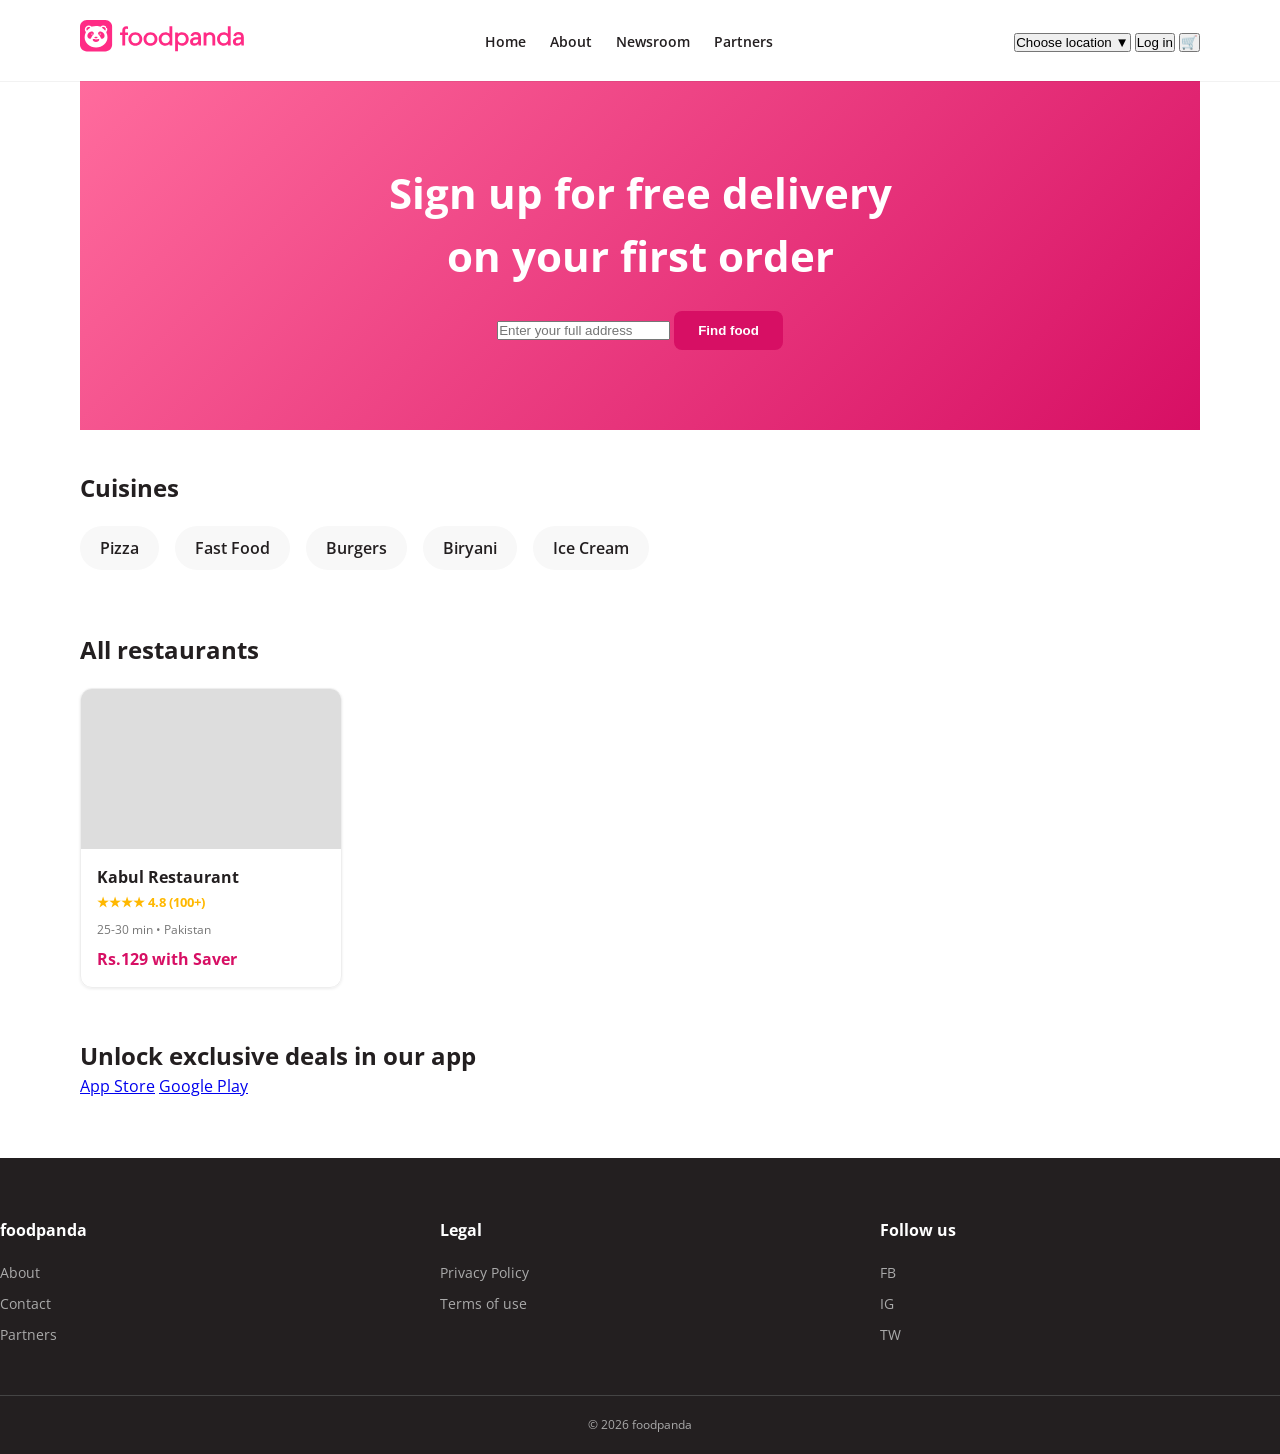
==== commit 9afc4b6c: "Update hero section styles" ====
--- a/index.html
+++ b/index.html
@@ -2,468 +2,121 @@
 <html lang="en">
 <head>
     <meta charset="UTF-8">
-    <meta name="viewport" content="width=device-width, initial-scale=1.0, maximum-scale=1.0, user-scalable=yes">
+    <meta name="viewport" content="width=device-width, initial-scale=1.0">
     <title>foodpanda | Food & Groceries Delivery Pakistan</title>
+    <link href="https://fonts.googleapis.com/css2?family=Open+Sans:wght@400;600;700&display=swap" rel="stylesheet">
     <link rel="stylesheet" href="style.css">
-    <link href="https://fonts.googleapis.com/css2?family=Open+Sans:wght@300;400;500;600;700;800&display=swap" rel="stylesheet">
 </head>
 <body>
 
-    <!-- Navbar -->
-    <nav class="navbar">
+    <header class="navbar">
         <div class="nav-container">
             <div class="logo">
-                <a href="#">foodpanda</a>
+                <a href="/"><img src="assest/images/foodpanda_logo_2023.svg" alt="foodpanda logo"></a>
             </div>
-            <ul class="nav-links">
-                <li><a href="#">Home</a></li>
-                <li><a href="#">About</a></li>
-                <li><a href="#">Newsroom</a></li>
-                <li><a href="#">Partners</a></li>
-                <li><a href="#">panda ads</a></li>
-                <li><a href="#">Contact</a></li>
-                <li><a href="#">Careers</a></li>
-            </ul>
-            <div class="location">
-                <a href="#">Choose location ▼</a>
+            
+            <nav class="nav-menu">
+                <ul class="nav-links">
+                    <li><a href="#">Home</a></li>
+                    <li><a href="#">About</a></li>
+                    <li><a href="#">Newsroom</a></li>
+                    <li><a href="#">Partners</a></li>
+                </ul>
+            </nav>
+
+            <div class="nav-actions">
+                <button class="btn-location">Choose location ▼</button>
+                <button class="btn-login">Log in</button>
+                <button class="btn-cart" aria-label="Cart">🛒</button>
             </div>
         </div>
-    </nav>
+    </header>
 
-    <!-- Hero Banner -->
-    <section class="hero">
-        <div class="hero-content">
-            <h1>Sign up for free delivery <br>on your first order</h1>
-        </div>
-    </section>
+    <main class="main-container">
+        
+        <section class="hero">
+            <div class="hero-content">
+                <h1>Sign up for free delivery <br>on your first order</h1>
+                <div class="search-box">
+                    <input type="text" placeholder="Enter your full address" id="location-input">
+                    <button class="btn-primary">Find food</button>
+                </div>
+            </div>
+        </section>
 
-    <div class="main-container">
-        <!-- Cuisines Section - Horizontal Scroll -->
         <section class="section">
             <div class="section-header">
                 <h2>Cuisines</h2>
             </div>
             <div class="scroll-container">
-                <div class="cuisine-card">Pizza</div>
-                <div class="cuisine-card">Fast Food</div>
-                <div class="cuisine-card">Burgers</div>
-                <div class="cuisine-card">Biryani</div>
-                <div class="cuisine-card">Ice Cream</div>
-                <div class="cuisine-card">Pakistani</div>
-                <div class="cuisine-card">Shawarma</div>
-                <div class="cuisine-card">Chinese</div>
-                <div class="cuisine-card">Desserts</div>
+                <span class="cuisine-card">Pizza</span>
+                <span class="cuisine-card">Fast Food</span>
+                <span class="cuisine-card">Burgers</span>
+                <span class="cuisine-card">Biryani</span>
+                <span class="cuisine-card">Ice Cream</span>
             </div>
         </section>
 
-        <!-- Your Daily Deals -->
-        <section class="section">
-            <div class="section-header">
-                <h2>Your daily deals</h2>
-            </div>
-            <div class="deal-card">
-                <div class="deal-badge">50% OFF</div>
-                <h3>Us too 50% off</h3>
-                <p>PSL deal for Rs.800</p>
-            </div>
-        </section>
-
-        <!-- Same Taste, Same Price -->
-        <section class="section">
-            <div class="section-header">
-                <h2>Same Taste, Same Price</h2>
-            </div>
-            <div class="restaurant-grid">
-                <div class="restaurant-card">
-                    <div class="card-image"></div>
-                    <div class="card-content">
-                        <h3>Kabul Restaurant</h3>
-                        <div class="rating">★★★★ 24/4 (100%)</div>
-                        <div class="details">25-30 min • $55 • Pakistan</div>
-                        <div class="price">₹150 from Rs.129 <span class="saver">with Saver</span></div>
-                    </div>
-                </div>
-                <div class="restaurant-card">
-                    <div class="card-image"></div>
-                    <div class="card-content">
-                        <h3>GM Boom Bom</h3>
-                        <div class="rating">★★★★ ₹4 (100%)</div>
-                        <div class="details">25-30 min • $5 • Fast Food • In-store Price</div>
-                        <div class="price">₹150 from Rs.139 <span class="saver">with Saver</span></div>
-                    </div>
-                </div>
-                <div class="restaurant-card">
-                    <div class="card-image"></div>
-                    <div class="card-content">
-                        <h3>Jujice Land</h3>
-                        <div class="rating">★★★★★ ₹5 (500%)</div>
-                        <div class="details">20-45 min • $5 • Healthy Food</div>
-                        <div class="price">₹150 from Rs.124 <span class="saver">with Saver</span></div>
-                    </div>
-                </div>
-                <div class="restaurant-card">
-                    <div class="card-image"></div>
-                    <div class="card-content">
-                        <h3>Substation F-6</h3>
-                        <div class="rating">★★★★ 4.5 (89%)</div>
-                        <div class="details">23-50 min • $5 • Western</div>
-                        <div class="price">₹150 from Rs.119 <span class="saver">with Saver</span></div>
-                    </div>
-                </div>
-                <div class="restaurant-card">
-                    <div class="card-image"></div>
-                    <div class="card-content">
-                        <h3>Anatummy</h3>
-                        <div class="rating">★★★★ 4.3 (92%)</div>
-                        <div class="details">20-45 min • $5 • Fast Food</div>
-                        <div class="price">₹150 from Rs.114 <span class="saver">with S$</span></div>
-                    </div>
-                </div>
-            </div>
-        </section>
-
-        <!-- Top Shops - Horizontal Scroll -->
-        <section class="section">
-            <div class="section-header">
-                <h2>Top shops</h2>
-            </div>
-            <div class="scroll-container">
-                <div class="shop-card">
-                    <div class="shop-image"></div>
-                    <h4>Time out Jinaib Avenue</h4>
-                    <p>25 min</p>
-                </div>
-                <div class="shop-card">
-                    <div class="shop-image"></div>
-                    <h4>Punjab Fresh Fruits &...</h4>
-                    <p>35 min</p>
-                </div>
-                <div class="shop-card">
-                    <div class="shop-image"></div>
-                    <h4>allure</h4>
-                    <p>20 min</p>
-                </div>
-                <div class="shop-card">
-                    <div class="shop-image"></div>
-                    <h4>Shelli PK</h4>
-                    <p>25 min</p>
-                </div>
-                <div class="shop-card">
-                    <div class="shop-image"></div>
-                    <h4>Cafe & Bar</h4>
-                    <p>25 min</p>
-                </div>
-            </div>
-        </section>
-
-        <!-- Top Brands -->
-        <section class="section">
-            <div class="section-header">
-                <h2>Top brands</h2>
-            </div>
-            <div class="brands-grid">
-                <div class="brand-card">Layes Bakeshop<br><span>25 min</span></div>
-                <div class="brand-card">Pizza Hut<br><span>25 min</span></div>
-                <div class="brand-card">Domino's Pizza<br><span>40 min</span></div>
-                <div class="brand-card">California Pizza<br><span>25 min</span></div>
-                <div class="brand-card">Nigerian Noodles<br><span>25 min</span></div>
-            </div>
-        </section>
-
-        <!-- Home Chef -->
-        <section class="section">
-            <div class="section-header">
-                <h2>Home chef</h2>
-            </div>
-            <div class="restaurant-grid">
-                <div class="restaurant-card">
-                    <div class="card-image"></div>
-                    <div class="card-content">
-                        <h3>Saudish Biryani</h3>
-                        <div class="badge">B-L</div>
-                        <div class="rating">★★★★ 4.4 (500%)</div>
-                        <div class="details">10-15 min • $5 • Pakistan</div>
-                        <div class="price">₹0.75</div>
-                    </div>
-                </div>
-                <div class="restaurant-card">
-                    <div class="card-image"></div>
-                    <div class="card-content">
-                        <h3>Saudish Biryani...</h3>
-                        <div class="rating">★★★★ 4.7 (100%)</div>
-                        <div class="details">20-45 min • $5 • Pakistan</div>
-                        <div class="price">₹0.75</div>
-                    </div>
-                </div>
-                <div class="restaurant-card">
-                    <div class="card-image"></div>
-                    <div class="card-content">
-                        <h3>Kalsoom Kitchen</h3>
-                        <div class="rating">★★★ 27 (100%)</div>
-                        <div class="details">25-50 min • $5 • Pakistan</div>
-                        <div class="price">₹0.75</div>
-                    </div>
-                </div>
-                <div class="restaurant-card">
-                    <div class="card-image"></div>
-                    <div class="card-content">
-                        <h3>Cafe S</h3>
-                        <div class="rating">★★★ 29 (100%)</div>
-                        <div class="details">40-70 min • $5 • Fast Food</div>
-                        <div class="price">₹0.75</div>
-                    </div>
-                </div>
-                <div class="restaurant-card">
-                    <div class="card-image"></div>
-                    <div class="card-content">
-                        <h3>Baj Jan K Khany</h3>
-                        <div class="rating">★★★ 3.8 (75%)</div>
-                        <div class="details">40-70 min • $5 • Pakistan</div>
-                        <div class="price">₹0.75</div>
-                    </div>
-                </div>
-            </div>
-        </section>
-
-        <!-- Pepsi Deals -->
-        <section class="section">
-            <div class="section-header">
-                <h2>Pepsi deals</h2>
-            </div>
-            <div class="restaurant-grid">
-                <div class="restaurant-card pepsi-card">
-                    <div class="card-image"></div>
-                    <div class="card-content">
-                        <h3>Ranchers - F11</h3>
-                        <div class="rating">★★★★ 4.7 (500%)</div>
-                        <div class="details">20-30 min • $5 • Fast Food • In-store Price</div>
-                        <div class="price">₹150 from Rs.119 <span class="saver">with Saver</span></div>
-                    </div>
-                </div>
-                <div class="restaurant-card pepsi-card">
-                    <div class="card-image"></div>
-                    <div class="card-content">
-                        <h3>Savour Foods...</h3>
-                        <div class="rating">★★★★★ 4.9 (500%)</div>
-                        <div class="details">30-50 min • $5 • Pakistan</div>
-                        <div class="price">₹150 from Rs.139 <span class="saver">with Saver</span></div>
-                    </div>
-                </div>
-                <div class="restaurant-card pepsi-card">
-                    <div class="card-image"></div>
-                    <div class="card-content">
-                        <h3>Khbabay Ki Sajjil...</h3>
-                        <div class="rating">★★★★★ 4.9 (400%)</div>
-                        <div class="details">30-50 min • $5 • Pakistan</div>
-                        <div class="price">₹150 from Rs.124 <span class="saver">with Saver</span></div>
-                    </div>
-                </div>
-                <div class="restaurant-card pepsi-card">
-                    <div class="card-image"></div>
-                    <div class="card-content">
-                        <h3>BRIM Burgers - F7</h3>
-                        <div class="rating">★★★★ 4.7 (100%)</div>
-                        <div class="details">25-50 min • $5 • Burgers • In-store Price</div>
-                        <div class="price">₹150 from Rs.114 <span class="saver">with Saver</span></div>
-                    </div>
-                </div>
-                <div class="restaurant-card pepsi-card">
-                    <div class="card-image"></div>
-                    <div class="card-content">
-                        <h3>Karachi Stud</h3>
-                        <div class="rating">★★★★ 4.4 (85%)</div>
-                        <div class="details">20-45 min • $5 • Pakistan</div>
-                        <div class="price">₹150 from Rs.114 <span class="saver">with S$</span></div>
-                    </div>
-                </div>
-            </div>
-        </section>
-
-        <!-- All Restaurants - Extended -->
         <section class="section">
             <div class="section-header">
                 <h2>All restaurants</h2>
             </div>
-            <div class="restaurant-grid">
-                <div class="restaurant-card">
+            <div class="restaurant-grid" id="restaurant-grid">
+                <article class="restaurant-card">
                     <div class="card-image"></div>
                     <div class="card-content">
-                        <h3>RooftopGrill - Hanif Rajput</h3>
-                        <div class="rating">★★★★ 4.7 (500%)</div>
-                        <div class="details">20-50 min • $5 • Fast Food • In-store Price</div>
-                        <div class="price">₹150 from Rs.119 <span class="saver">with Saver</span></div>
+                        <h3>Kabul Restaurant</h3>
+                        <div class="rating">★★★★ 4.8 (100+)</div>
+                        <p class="details">25-30 min • Pakistan</p>
+                        <div class="price">Rs.129 <span class="saver">with Saver</span></div>
                     </div>
+                </article>
                 </div>
-                <div class="restaurant-card">
-                    <div class="card-image"></div>
-                    <div class="card-content">
-                        <h3>YER ISTANBUL</h3>
-                        <div class="rating">★★★★★ 4.9 (500%)</div>
-                        <div class="details">30-50 min • $5 • Pakistan</div>
-                        <div class="price">₹150 from Rs.124 <span class="saver">with Saver</span></div>
-                    </div>
-                </div>
-                <div class="restaurant-card">
-                    <div class="card-image"></div>
-                    <div class="card-content">
-                        <h3>Ghanbey Ki Sajjil...</h3>
-                        <div class="rating">★★★★★ 4.9 (400%)</div>
-                        <div class="details">30-50 min • $5 • Pakistan</div>
-                        <div class="price">₹150 from Rs.124 <span class="saver">with Saver</span></div>
-                    </div>
-                </div>
-                <div class="restaurant-card">
-                    <div class="card-image"></div>
-                    <div class="card-content">
-                        <h3>Brums Burgers - F7</h3>
-                        <div class="rating">★★★★ 4.7 (100%)</div>
-                        <div class="details">25-50 min • $5 • Burgers • In-store Price</div>
-                        <div class="price">₹150 from Rs.114 <span class="saver">with Saver</span></div>
-                    </div>
-                </div>
-                <div class="restaurant-card">
-                    <div class="card-image"></div>
-                    <div class="card-content">
-                        <h3>Bareh Kid</h3>
-                        <div class="rating">★★★★ 4.6 (100%)</div>
-                        <div class="details">30-50 min • $5 • Pakistan</div>
-                        <div class="price">₹150 from Rs.114 <span class="saver">with Saver</span></div>
-                    </div>
-                </div>
-                <div class="restaurant-card">
-                    <div class="card-image"></div>
-                    <div class="card-content">
-                        <h3>Burger Lab - Bilawal</h3>
-                        <div class="rating">★★★★ 4.8 (100%)</div>
-                        <div class="details">25-50 min • $5 • Pakistan</div>
-                        <div class="price">₹150 from Rs.124 <span class="saver">with Saver</span></div>
-                    </div>
-                </div>
-                <div class="restaurant-card">
-                    <div class="card-image"></div>
-                    <div class="card-content">
-                        <h3>Savour Foods - Blue Arena</h3>
-                        <div class="rating">★★★★★ 4.9 (500%)</div>
-                        <div class="details">30-50 min • $5 • Pakistan</div>
-                        <div class="price">₹150 from Rs.139 <span class="saver">with Saver</span></div>
-                    </div>
-                </div>
-                <div class="restaurant-card">
-                    <div class="card-image"></div>
-                    <div class="card-content">
-                        <h3>Al Saman Wok Beverly Center</h3>
-                        <div class="rating">★★★★★ 4.9 (100%)</div>
-                        <div class="details">25-50 min • $5 • Pakistan</div>
-                        <div class="price">₹150 from Rs.159 <span class="saver">with Saver</span></div>
-                    </div>
-                </div>
-                <div class="restaurant-card">
-                    <div class="card-image"></div>
-                    <div class="card-content">
-                        <h3>Karachi Student Biryani - Mehsala</h3>
-                        <div class="rating">★★★★ 4.8 (100%)</div>
-                        <div class="details">20-45 min • $5 • Pakistan</div>
-                        <div class="price">₹150 from Rs.114 <span class="saver">with Saver</span></div>
-                    </div>
-                </div>
-                <div class="restaurant-card">
-                    <div class="card-image"></div>
-                    <div class="card-content">
-                        <h3>Mirchi 360 F-10</h3>
-                        <div class="rating">★★★★ 4.8 (100%)</div>
-                        <div class="details">25-50 min • $5 • Pakistan</div>
-                        <div class="price">₹150 from Rs.124 <span class="saver">with Saver</span></div>
-                    </div>
-                </div>
-                <div class="restaurant-card">
-                    <div class="card-image"></div>
-                    <div class="card-content">
-                        <h3>Simply Sufi - F7</h3>
-                        <div class="rating">★★★★★ 4.9 (200%)</div>
-                        <div class="details">25-50 min • $5 • Burgers</div>
-                        <div class="price">₹150 from Rs.129 <span class="saver">with Saver</span></div>
-                    </div>
-                </div>
-                <div class="restaurant-card">
-                    <div class="card-image"></div>
-                    <div class="card-content">
-                        <h3>Kaprakiya - G-9</h3>
-                        <div class="rating">★★★★★ 4.9 (100%)</div>
-                        <div class="details">30-50 min • $5 • Pakistan</div>
-                        <div class="price">₹150 from Rs.114 <span class="saver">with Saver</span></div>
-                    </div>
-                </div>
-                <div class="restaurant-card">
-                    <div class="card-image"></div>
-                    <div class="card-content">
-                        <h3>Dolma's Noodle - Centaurus Mall</h3>
-                        <div class="rating">★★★★ 4.8 (100%)</div>
-                        <div class="details">20-45 min • $5 • Pakistan</div>
-                        <div class="price">₹150 from Rs.114 <span class="saver">with Saver</span></div>
-                    </div>
-                </div>
-                <div class="restaurant-card">
-                    <div class="card-image"></div>
-                    <div class="card-content">
-                        <h3>Ranchers - F11</h3>
-                        <div class="rating">★★★★ 4.7 (500%)</div>
-                        <div class="details">20-45 min • $5 • Pakistan</div>
-                        <div class="price">₹150 from Rs.114 <span class="saver">with Saver</span></div>
-                    </div>
-                </div>
-            </div>
         </section>
 
-        <!-- App Download Banner -->
         <section class="app-banner">
             <div class="banner-content">
-                <h2>Unlock exclusive deals and more in our mobile app</h2>
-                <p>Meal for one, fast checkout, food & grocery deals: get it all on foodpanda</p>
+                <h2>Unlock exclusive deals in our app</h2>
                 <div class="app-buttons">
                     <a href="#" class="app-btn">App Store</a>
                     <a href="#" class="app-btn">Google Play</a>
                 </div>
             </div>
         </section>
-    </div>
 
-    <!-- Footer -->
+    </main>
+
     <footer>
         <div class="footer-container">
             <div class="footer-grid">
                 <div class="footer-col">
                     <h4>foodpanda</h4>
-                    <a href="#">Navigate</a>
-                    <a href="#">Home</a>
-                    <a href="#">About</a>
-                    <a href="#">Contact</a>
-                    <a href="#">Newcomers</a>
-                    <a href="#">Partners</a>
-                    <a href="#">panda pro</a>
+                    <nav>
+                        <a href="#">About</a>
+                        <a href="#">Contact</a>
+                        <a href="#">Partners</a>
+                    </nav>
                 </div>
                 <div class="footer-col">
                     <h4>Legal</h4>
-                    <a href="#">Privacy Policy</a>
-                    <a href="#">Terms of use</a>
-                    <a href="#">Cookie policy</a>
-                    <a href="#">Data protection</a>
+                    <nav>
+                        <a href="#">Privacy Policy</a>
+                        <a href="#">Terms of use</a>
+                    </nav>
                 </div>
                 <div class="footer-col">
                     <h4>Follow us</h4>
                     <div class="social-links">
-                        <a href="#">Facebook</a>
-                        <a href="#">Twitter</a>
-                        <a href="#">Instagram</a>
-                        <a href="#">LinkedIn</a>
+                        <a href="#">FB</a> <a href="#">IG</a> <a href="#">TW</a>
                     </div>
                 </div>
             </div>
             <div class="copyright">
-                <p>Copyright © 2026 foodpanda</p>
-                <a href="#">Privacy Policy</a>
+                <p>© 2026 foodpanda</p>
             </div>
         </div>
     </footer>
 
+    <script src="script.js"></script>
 </body>
 </html>
--- a/style.css
+++ b/style.css
@@ -1,3 +1,17 @@
+/* Design Tokens */
+:root {
+    --brand-pink: #D70F64;
+    --brand-pink-hover: #b00d52;
+    --neutral-black: #231F20;
+    --neutral-grey: #757575;
+    --light-grey: #F8F8F8;
+    --white: #FFFFFF;
+    --shadow-sm: 0 1px 3px rgba(0,0,0,0.08);
+    --shadow-md: 0 8px 20px rgba(0,0,0,0.12);
+    --transition: all 0.3s ease;
+}
+
+/* Reset & Base */
 * {
     margin: 0;
     padding: 0;
@@ -6,46 +20,42 @@
 
 body {
     font-family: "Open Sans", sans-serif;
-    font-size: 16px;
-    line-height: 24px;
-    color: #231F20;
-    background-color: #FFFFFF;
-}
-
+    color: var(--neutral-black);
+    background-color: var(--white);
+    line-height: 1.5;
+    -webkit-font-smoothing: antialiased;
+}
+
+/* Layout Containers */
 .main-container {
     max-width: 1200px;
     margin: 0 auto;
-    padding: 0 20px;
-}
-
-/* Navbar */
+    padding: 0 40px;
+}
+
+/* Unified Navigation */
 .navbar {
-    background-color: #FFFFFF;
-    box-shadow: 0 1px 0 rgba(0, 0, 0, 0.05);
+    background-color: var(--white);
+    box-shadow: 0 1px 0 rgba(0,0,0,0.05);
     position: sticky;
     top: 0;
     z-index: 1000;
+    padding: 20px 0;
 }
 
 .nav-container {
     max-width: 1200px;
-    width: 100%;
     margin: 0 auto;
-    padding: 16px 20px;
+    padding: 0 40px;
     display: flex;
     align-items: center;
     justify-content: space-between;
 }
 
-.logo {
-    display: flex;
-    align-items: center;
-}
-
 .logo a {
     font-size: 24px;
-    font-weight: 700;
-    color: #FF2B85;
+    font-weight: 800;
+    color: var(--brand-pink);
     text-decoration: none;
     letter-spacing: -0.5px;
 }
@@ -53,554 +63,204 @@
 .nav-links {
     display: flex;
     list-style: none;
-    gap: 28px;
-}
-
-.nav-links li a {
+    gap: 24px;
+}
+
+.nav-links a {
     text-decoration: none;
-    color: #231F20;
+    color: var(--neutral-black);
     font-size: 14px;
-    font-weight: 500;
-    transition: color 0.3s ease;
-}
-
-.nav-links li a:hover {
-    color: #FF2B85;
-}
-
-.location a {
-    text-decoration: none;
-    color: #231F20;
-    font-size: 14px;
-    font-weight: 500;
+    font-weight: 600;
+    transition: var(--transition);
+}
+
+.nav-links a:hover {
+    color: var(--brand-pink);
 }
 
 /* Hero Section */
 .hero {
-    background: linear-gradient(135deg, #FF6B9D 0%, #FF2B85 100%);
-    min-height: 280px;
-    display: flex;
-    align-items: center;
-    justify-content: center;
+    background: linear-gradient(135deg, #FF6B9D 0%, var(--brand-pink) 100%);
+    padding: 80px 20px;
     text-align: center;
+    color: var(--white);
     margin-bottom: 40px;
 }
 
-.hero-content h1 {
-    font-family: "Open Sans", sans-serif;
-    font-weight: 700;
-    font-size: 36px;
-    line-height: 1.3;
-    color: #FFFFFF;
-    text-align: center;
-    max-width: 800px;
+.hero h1 {
+    font-size: clamp(24px, 5vw, 42px);
+    font-weight: 700;
+    margin-bottom: 24px;
+}
+
+.search-container {
+    display: flex;
+    max-width: 600px;
     margin: 0 auto;
-}
-
-/* Sections */
+    background: var(--white);
+    padding: 8px;
+    border-radius: 12px;
+    box-shadow: var(--shadow-md);
+}
+
+.search-container input {
+    flex: 1;
+    border: none;
+    padding: 12px;
+    outline: none;
+    font-size: 16px;
+}
+
+.btn-primary {
+    background-color: var(--brand-pink);
+    color: var(--white);
+    border: none;
+    padding: 12px 24px;
+    border-radius: 8px;
+    font-weight: 700;
+    cursor: pointer;
+    transition: var(--transition);
+}
+
+.btn-primary:hover {
+    background-color: var(--brand-pink-hover);
+}
+
+/* Content Sections */
 .section {
-    margin-bottom: 60px;
-}
-
-.section-header {
-    margin-bottom: 24px;
+    margin-bottom: 50px;
 }
 
 .section-header h2 {
     font-size: 24px;
-    font-weight: 700;
-    color: #231F20;
-    letter-spacing: -0.3px;
-}
-
-/* Horizontal Scroll Containers */
+    margin-bottom: 20px;
+    font-weight: 700;
+}
+
+/* Horizontal Scroll */
 .scroll-container {
     display: flex;
     gap: 16px;
     overflow-x: auto;
-    scrollbar-width: thin;
-    padding-bottom: 8px;
+    padding-bottom: 12px;
+    scrollbar-width: none; 
 }
 
 .scroll-container::-webkit-scrollbar {
-    height: 6px;
-}
-
-.scroll-container::-webkit-scrollbar-track {
-    background: #f1f1f1;
-    border-radius: 10px;
-}
-
-.scroll-container::-webkit-scrollbar-thumb {
-    background: #FF2B85;
-    border-radius: 10px;
-}
-
-/* Cuisine Cards */
+    display: none; /* Chrome/Safari */
+}
+
 .cuisine-card {
-    flex-shrink: 0;
-    padding: 12px 24px;
-    background-color: #F8F8F8;
-    border-radius: 30px;
-    font-size: 14px;
-    font-weight: 500;
-    color: #231F20;
+    flex: 0 0 auto;
+    padding: 10px 20px;
+    background: var(--light-grey);
+    border-radius: 25px;
+    font-weight: 600;
     cursor: pointer;
-    transition: all 0.3s ease;
-    white-space: nowrap;
+    transition: var(--transition);
 }
 
 .cuisine-card:hover {
-    background-color: #FF2B85;
-    color: white;
-    transform: translateY(-2px);
-}
-
-/* Deal Card */
-.deal-card {
-    background: linear-gradient(135deg, #FF6B9D 0%, #FF2B85 100%);
-    border-radius: 16px;
-    padding: 30px;
-    color: white;
-    position: relative;
-    overflow: hidden;
-}
-
-.deal-badge {
-    position: absolute;
-    top: 20px;
-    right: 20px;
-    background: rgba(255,255,255,0.2);
-    padding: 6px 12px;
-    border-radius: 20px;
-    font-size: 14px;
-    font-weight: 600;
-}
-
-.deal-card h3 {
-    font-size: 28px;
-    font-weight: 700;
-    margin-bottom: 8px;
-}
-
-.deal-card p {
-    font-size: 16px;
-    opacity: 0.95;
-}
-
-/* Restaurant Grid */
+    background: var(--brand-pink);
+    color: var(--white);
+}
+
+/* Grid Systems */
 .restaurant-grid {
     display: grid;
-    grid-template-columns: repeat(auto-fill, minmax(220px, 1fr));
-    gap: 20px;
+    grid-template-columns: repeat(auto-fill, minmax(260px, 1fr));
+    gap: 24px;
 }
 
 .restaurant-card {
-    background: white;
     border-radius: 12px;
     overflow: hidden;
-    cursor: pointer;
-    transition: transform 0.3s ease, box-shadow 0.3s ease;
-    box-shadow: 0 1px 3px rgba(0,0,0,0.08);
-    position: relative;
+    transition: var(--transition);
+    box-shadow: var(--shadow-sm);
+    border: 1px solid #eee;
 }
 
 .restaurant-card:hover {
-    transform: translateY(-4px);
-    box-shadow: 0 8px 20px rgba(0,0,0,0.12);
+    transform: translateY(-5px);
+    box-shadow: var(--shadow-md);
 }
 
 .card-image {
-    background: linear-gradient(135deg, #667eea 0%, #764ba2 100%);
-    height: 140px;
+    height: 160px;
+    background: #ddd;
     background-size: cover;
     background-position: center;
 }
 
-/* Gradient backgrounds for restaurant cards */
-.restaurant-card:nth-child(1) .card-image { background: linear-gradient(135deg, #FF6B6B, #FF8E53); }
-.restaurant-card:nth-child(2) .card-image { background: linear-gradient(135deg, #4ECDC4, #556270); }
-.restaurant-card:nth-child(3) .card-image { background: linear-gradient(135deg, #A8E6CF, #3B8D99); }
-.restaurant-card:nth-child(4) .card-image { background: linear-gradient(135deg, #FFD93D, #FF6B6B); }
-.restaurant-card:nth-child(5) .card-image { background: linear-gradient(135deg, #6C63FF, #3F3D9E); }
-.restaurant-card:nth-child(6) .card-image { background: linear-gradient(135deg, #FF8E53, #FF6B6B); }
-.restaurant-card:nth-child(7) .card-image { background: linear-gradient(135deg, #556270, #4ECDC4); }
-.restaurant-card:nth-child(8) .card-image { background: linear-gradient(135deg, #3B8D99, #A8E6CF); }
-.restaurant-card:nth-child(9) .card-image { background: linear-gradient(135deg, #FF6B6B, #FF8E53); }
-.restaurant-card:nth-child(10) .card-image { background: linear-gradient(135deg, #4ECDC4, #556270); }
-.restaurant-card:nth-child(11) .card-image { background: linear-gradient(135deg, #A8E6CF, #3B8D99); }
-.restaurant-card:nth-child(12) .card-image { background: linear-gradient(135deg, #FFD93D, #FF6B6B); }
-.restaurant-card:nth-child(13) .card-image { background: linear-gradient(135deg, #6C63FF, #3F3D9E); }
-.restaurant-card:nth-child(14) .card-image { background: linear-gradient(135deg, #FF8E53, #FF6B6B); }
-
 .card-content {
-    padding: 12px;
+    padding: 16px;
 }
 
 .card-content h3 {
-    font-size: 15px;
-    font-weight: 600;
-    margin-bottom: 6px;
-    color: #231F20;
-    line-height: 1.4;
-}
-
-.badge {
-    display: inline-block;
-    background: #FF2B85;
-    color: white;
-    font-size: 10px;
-    padding: 2px 8px;
-    border-radius: 4px;
-    margin-bottom: 6px;
-    font-weight: 600;
+    font-size: 16px;
+    margin-bottom: 4px;
 }
 
 .rating {
+    color: #FFB800;
+    font-size: 13px;
+    font-weight: 700;
+}
+
+.details {
+    color: var(--neutral-grey);
     font-size: 12px;
-    color: #FFB800;
-    margin-bottom: 6px;
-    font-weight: 500;
-}
-
-.details {
-    font-size: 11px;
-    color: #757575;
-    margin-bottom: 8px;
-    line-height: 1.3;
+    margin: 8px 0;
 }
 
 .price {
-    font-size: 13px;
-    font-weight: 600;
-    color: #FF2B85;
-}
-
-.saver {
-    font-size: 11px;
-    font-weight: normal;
-    color: #757575;
-}
-
-/* Shop Cards */
-.shop-card {
-    flex-shrink: 0;
-    width: 140px;
-    text-align: center;
-    cursor: pointer;
-}
-
-.shop-image {
-    width: 120px;
-    height: 120px;
-    background: linear-gradient(135deg, #667eea 0%, #764ba2 100%);
-    border-radius: 50%;
-    margin: 0 auto 12px;
-    transition: transform 0.3s ease;
-}
-
-.shop-card:hover .shop-image {
-    transform: scale(1.05);
-}
-
-.shop-card h4 {
-    font-size: 14px;
-    font-weight: 600;
-    margin-bottom: 4px;
-}
-
-.shop-card p {
-    font-size: 12px;
-    color: #757575;
-}
-
-/* Brands Grid */
-.brands-grid {
-    display: grid;
-    grid-template-columns: repeat(auto-fill, minmax(150px, 1fr));
-    gap: 16px;
-}
-
-.brand-card {
-    background: #F8F8F8;
-    padding: 20px;
-    text-align: center;
-    border-radius: 12px;
-    font-weight: 600;
-    font-size: 14px;
-    cursor: pointer;
-    transition: all 0.3s ease;
-}
-
-.brand-card span {
-    display: block;
-    font-size: 12px;
-    font-weight: normal;
-    color: #757575;
-    margin-top: 6px;
-}
-
-.brand-card:hover {
-    background: #FF2B85;
-    color: white;
-    transform: translateY(-2px);
-}
-
-.brand-card:hover span {
-    color: rgba(255,255,255,0.9);
-}
-
-/* Pepsi Cards */
-.pepsi-card {
-    position: relative;
-}
-
-.pepsi-card::before {
-    content: "PEPSI";
-    position: absolute;
-    top: 8px;
-    left: 8px;
-    background: #0066CC;
-    color: white;
-    padding: 2px 8px;
-    border-radius: 4px;
-    font-size: 10px;
-    font-weight: bold;
-    z-index: 1;
-}
-
-/* App Banner */
-.app-banner {
-    background: linear-gradient(135deg, #667eea 0%, #764ba2 100%);
-    border-radius: 20px;
-    padding: 50px 30px;
-    text-align: center;
-    margin: 40px 0 60px;
-}
-
-.banner-content h2 {
-    font-size: 28px;
-    font-weight: 700;
-    color: white;
-    margin-bottom: 16px;
-}
-
-.banner-content p {
-    font-size: 16px;
-    color: rgba(255,255,255,0.95);
-    margin-bottom: 30px;
-    max-width: 500px;
-    margin-left: auto;
-    margin-right: auto;
-}
-
-.app-buttons {
-    display: flex;
-    gap: 16px;
-    justify-content: center;
-    flex-wrap: wrap;
-}
-
-.app-btn {
-    display: inline-block;
-    padding: 12px 28px;
-    background: white;
-    color: #764ba2;
-    text-decoration: none;
-    border-radius: 30px;
-    font-weight: 600;
-    transition: transform 0.3s ease, box-shadow 0.3s ease;
-}
-
-.app-btn:hover {
-    transform: translateY(-2px);
-    box-shadow: 0 4px 12px rgba(0,0,0,0.15);
+    font-weight: 700;
+    color: var(--brand-pink);
 }
 
 /* Footer */
 footer {
-    background-color: #231F20;
-    padding: 60px 0 30px;
-    color: #FFFFFF;
-    margin-top: 40px;
-}
-
-.footer-container {
-    max-width: 1200px;
-    margin: 0 auto;
-    padding: 0 20px;
+    background: var(--neutral-black);
+    color: #aaa;
+    padding: 60px 0 20px;
+    margin-top: 60px;
 }
 
 .footer-grid {
     display: grid;
     grid-template-columns: repeat(auto-fit, minmax(200px, 1fr));
-    gap: 48px;
-    margin-bottom: 48px;
-}
-
-.footer-col {
-    display: flex;
-    flex-direction: column;
+    gap: 40px;
+    border-bottom: 1px solid #444;
+    padding-bottom: 40px;
 }
 
 .footer-col h4 {
-    font-size: 18px;
+    color: var(--white);
     margin-bottom: 20px;
-    color: #FFFFFF;
 }
 
 .footer-col a {
-    color: #AAAAAA;
+    color: inherit;
     text-decoration: none;
+    display: block;
+    margin-bottom: 10px;
     font-size: 14px;
-    margin-bottom: 12px;
-    transition: color 0.3s ease;
 }
 
 .footer-col a:hover {
-    color: #FF2B85;
-}
-
-.social-links {
-    display: flex;
-    flex-direction: column;
-    gap: 8px;
+    color: var(--brand-pink);
 }
 
 .copyright {
-    display: flex;
-    justify-content: space-between;
-    align-items: center;
-    padding-top: 30px;
-    border-top: 1px solid #333;
-    font-size: 14px;
-}
-
-.copyright p {
-    color: #AAAAAA;
-    margin-bottom: 0;
-}
-
-.copyright a {
-    color: #AAAAAA;
-    text-decoration: none;
-}
-
-.copyright a:hover {
-    color: #FF2B85;
-}
-
-/* Responsive */
-@media (max-width: 1024px) {
-    .nav-links {
-        gap: 20px;
-    }
-    
-    .restaurant-grid {
-        grid-template-columns: repeat(auto-fill, minmax(200px, 1fr));
-    }
-}
-
+    text-align: center;
+    padding-top: 20px;
+    font-size: 12px;
+}
+
+/* Responsive Overrides */
 @media (max-width: 768px) {
-    .nav-container {
-        flex-direction: column;
-        gap: 16px;
-    }
-    
-    .nav-links {
-        flex-wrap: wrap;
-        justify-content: center;
-        gap: 16px;
-    }
-    
-    .hero-content h1 {
-        font-size: 28px;
-        padding: 0 20px;
-    }
-    
-    .section-header h2 {
-        font-size: 22px;
-    }
-    
-    .deal-card h3 {
-        font-size: 22px;
-    }
-    
-    .restaurant-grid {
-        grid-template-columns: repeat(auto-fill, minmax(180px, 1fr));
-        gap: 16px;
-    }
-    
-    .brands-grid {
-        grid-template-columns: repeat(auto-fill, minmax(130px, 1fr));
-    }
-    
-    .footer-grid {
-        grid-template-columns: 1fr;
-        gap: 32px;
-    }
-    
-    .copyright {
-        flex-direction: column;
-        gap: 12px;
-        text-align: center;
-    }
-    
-    .app-banner {
-        padding: 35px 20px;
-    }
-    
-    .banner-content h2 {
-        font-size: 22px;
-    }
-}
-
-@media (max-width: 480px) {
-    .main-container {
-        padding: 0 16px;
-    }
-    
-    .hero-content h1 {
-        font-size: 24px;
-    }
-    
-    .restaurant-grid {
-        grid-template-columns: 1fr;
-    }
-    
-    .brands-grid {
-        grid-template-columns: repeat(2, 1fr);
-    }
-    
-    .cuisine-card {
-        padding: 8px 18px;
-        font-size: 13px;
-    }
-    
-    .deal-card {
-        padding: 20px;
-    }
-    
-    .deal-card h3 {
-        font-size: 18px;
-    }
-    
-    .app-buttons {
-        flex-direction: column;
-        align-items: center;
-    }
-    
-    .app-btn {
-        width: 80%;
-        text-align: center;
-    }
-    
-    .shop-card {
-        width: 110px;
-    }
-    
-    .shop-image {
-        width: 90px;
-        height: 90px;
-    }
+    .nav-links { display: none; }
+    .search-container { flex-direction: column; gap: 10px; background: transparent; box-shadow: none; }
+    .search-container input { border-radius: 8px; }
+    .restaurant-grid { grid-template-columns: 1fr; }
 }
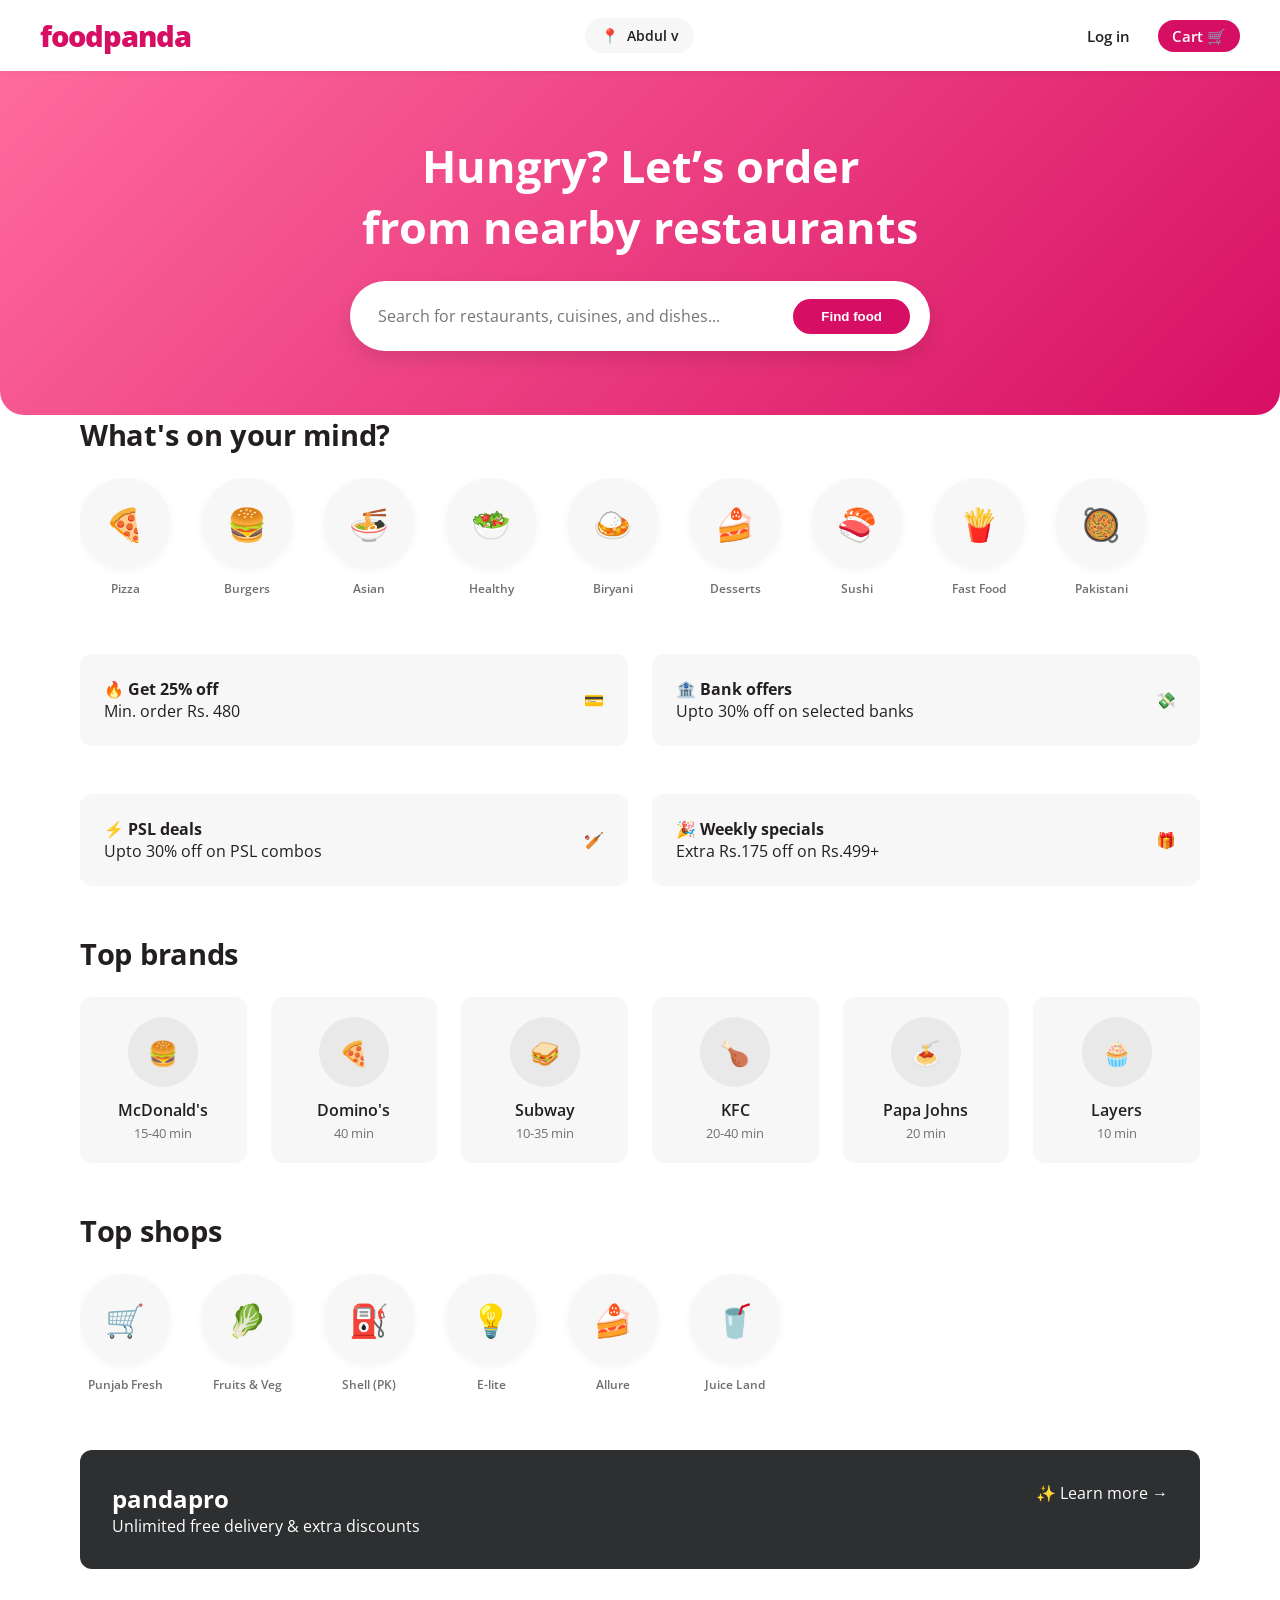
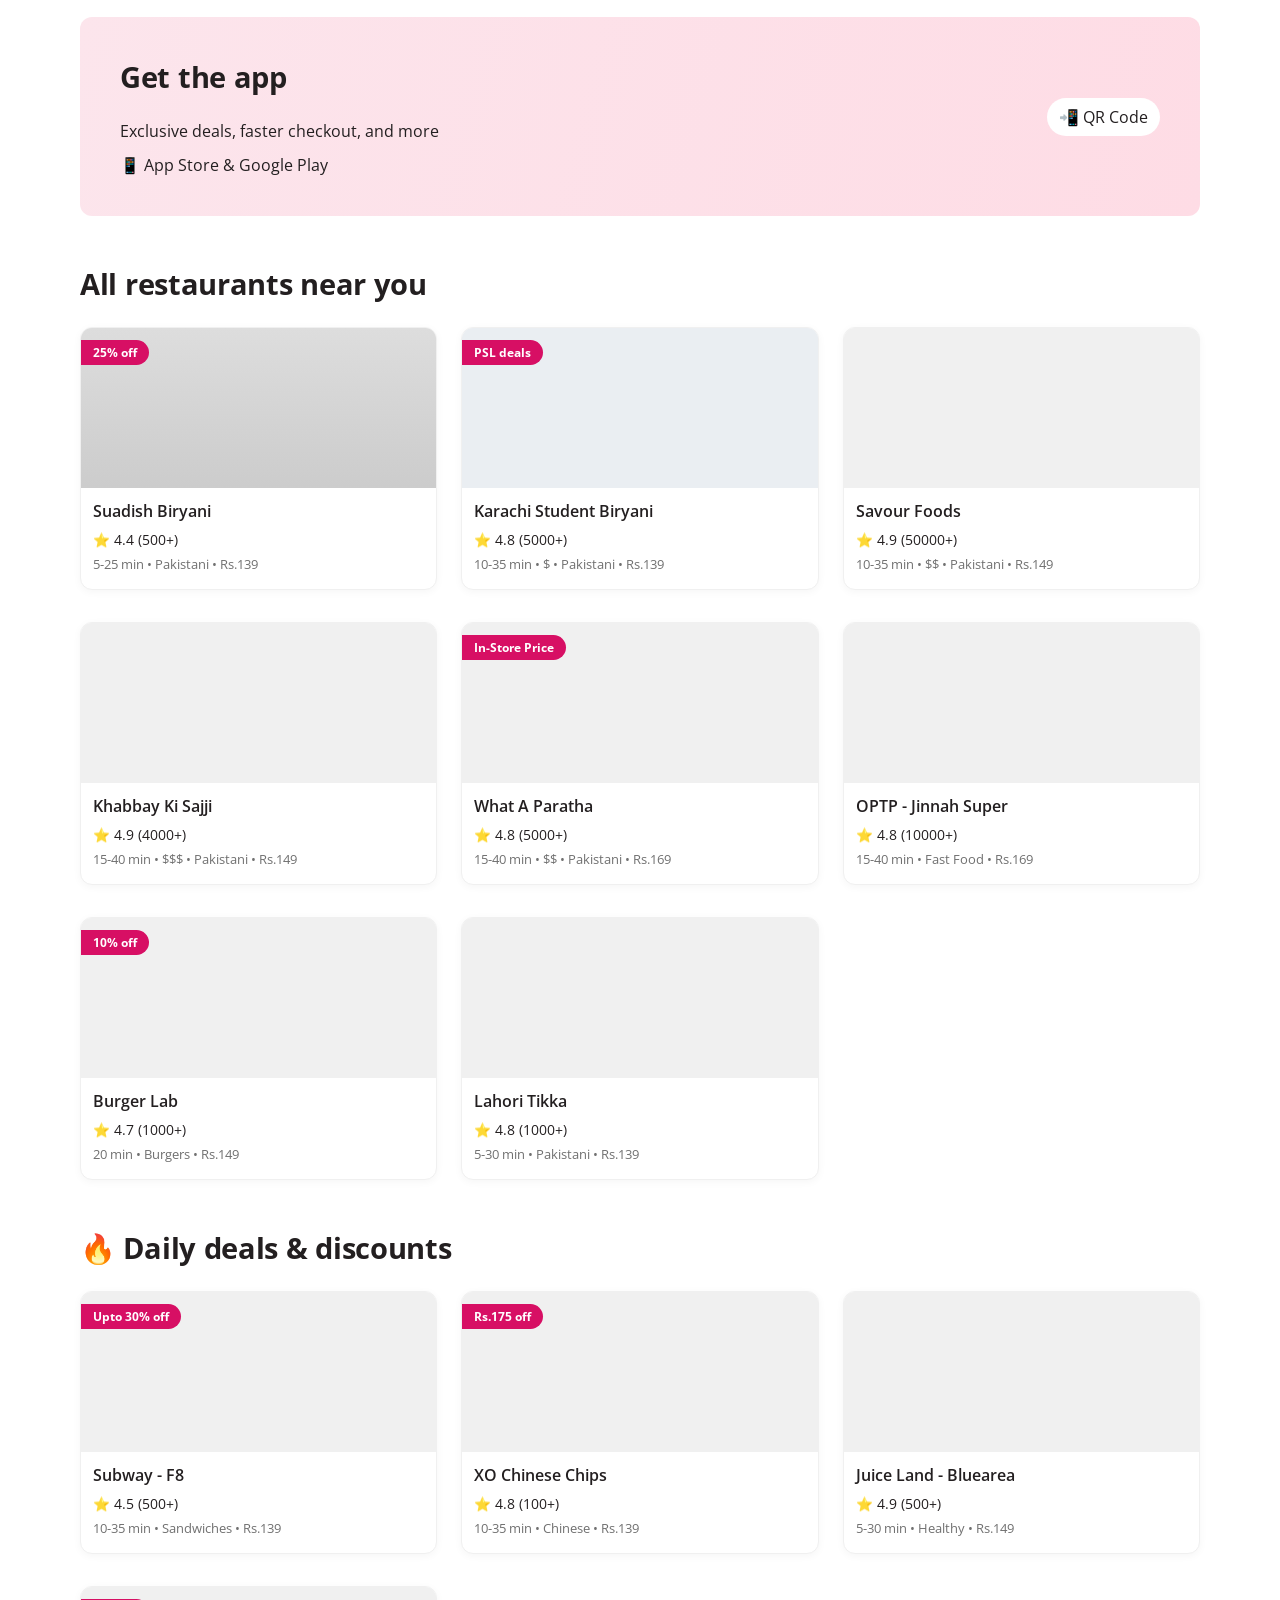
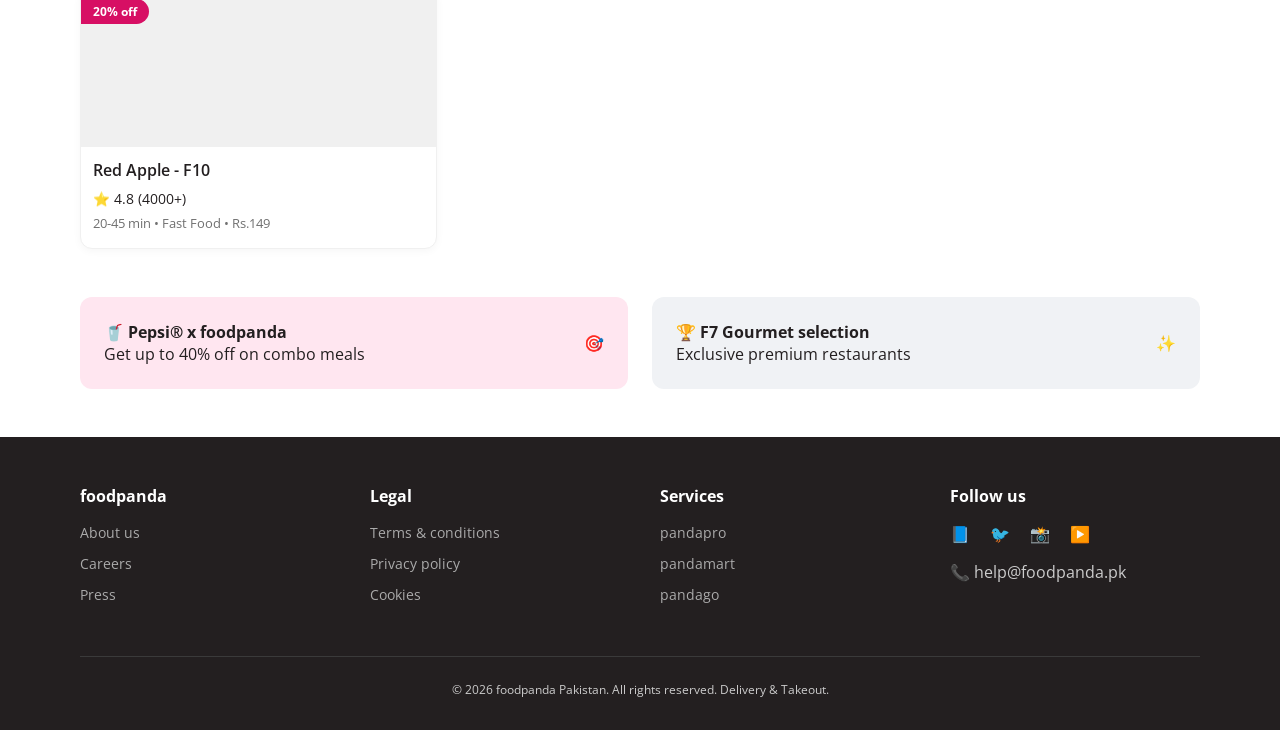
==== commit d39e1a2a: "fix website struture" ====
--- a/index.html
+++ b/index.html
@@ -2,121 +2,610 @@
 <html lang="en">
 <head>
     <meta charset="UTF-8">
-    <meta name="viewport" content="width=device-width, initial-scale=1.0">
-    <title>foodpanda | Food & Groceries Delivery Pakistan</title>
+    <meta name="viewport" content="width=device-width, initial-scale=1.0, user-scalable=yes">
+    <title>foodpanda | Delivery & Takeout</title>
+    <!-- Google Fonts & Simple Reset -->
     <link href="https://fonts.googleapis.com/css2?family=Open+Sans:wght@400;600;700&display=swap" rel="stylesheet">
-    <link rel="stylesheet" href="style.css">
+    <style>
+        * {
+            margin: 0;
+            padding: 0;
+            box-sizing: border-box;
+        }
+
+        body {
+            font-family: 'Open Sans', sans-serif;
+            background-color: #FFFFFF;
+            color: #231F20;
+            scroll-behavior: smooth;
+        }
+
+        /* ----- DESIGN TOKENS ----- */
+        :root {
+            --primary: #D70F64;
+            --primary-light: #FF6B9D;
+            --bg-white: #FFFFFF;
+            --bg-secondary: #F7F7F7;
+            --text-primary: #231F20;
+            --text-secondary: #707070;
+            --border-radius-card: 12px;
+            --border-radius-circle: 50%;
+            --spacing-base: 8px;
+            --container-max: 1200px;
+            --transition-default: transform 0.2s ease-in-out;
+        }
+
+        /* container utility */
+        .container {
+            max-width: var(--container-max);
+            margin: 0 auto;
+            padding: 0 40px;
+        }
+
+        /* section spacing */
+        section {
+            margin-bottom: 48px;
+        }
+
+        /* headings and general */
+        h2 {
+            font-size: 1.8rem;
+            font-weight: 700;
+            margin-bottom: 24px;
+            letter-spacing: -0.3px;
+        }
+
+        h3 {
+            font-weight: 600;
+            font-size: 1rem;
+        }
+
+        /* STICKY NAVBAR */
+        .navbar {
+            position: sticky;
+            top: 0;
+            background: var(--bg-white);
+            box-shadow: 0 2px 4px rgba(0, 0, 0, 0.05);
+            z-index: 100;
+            padding: 16px 40px;
+            display: flex;
+            align-items: center;
+            justify-content: space-between;
+            flex-wrap: wrap;
+            gap: 16px;
+        }
+
+        .logo {
+            font-size: 1.8rem;
+            font-weight: 800;
+            color: var(--primary);
+            letter-spacing: -1px;
+        }
+
+        .location-toggle {
+            background: var(--bg-secondary);
+            padding: 8px 16px;
+            border-radius: 40px;
+            display: flex;
+            gap: 8px;
+            font-weight: 600;
+            font-size: 0.9rem;
+            cursor: default;
+        }
+
+        .nav-actions {
+            display: flex;
+            gap: 28px;
+            align-items: center;
+        }
+
+        .nav-actions a {
+            text-decoration: none;
+            color: var(--text-primary);
+            font-weight: 600;
+            font-size: 0.95rem;
+        }
+
+        .cart-icon {
+            background: var(--primary);
+            color: white !important;
+            padding: 6px 14px;
+            border-radius: 40px;
+        }
+
+        /* HERO BANNER */
+        .hero {
+            background: linear-gradient(135deg, var(--primary-light), var(--primary));
+            padding: 64px 40px;
+            border-radius: 0 0 24px 24px;
+            text-align: center;
+            color: white;
+        }
+
+        .hero h1 {
+            font-size: 2.8rem;
+            font-weight: 700;
+            margin-bottom: 24px;
+        }
+
+        .search-input {
+            max-width: 580px;
+            margin: 0 auto;
+            background: white;
+            border-radius: 60px;
+            padding: 8px 20px;
+            display: flex;
+            align-items: center;
+            gap: 12px;
+            box-shadow: 0 8px 20px rgba(0, 0, 0, 0.1);
+        }
+
+        .search-input input {
+            flex: 1;
+            border: none;
+            padding: 16px 8px;
+            font-size: 1rem;
+            font-family: 'Open Sans', sans-serif;
+            outline: none;
+        }
+
+        .search-input button {
+            background: var(--primary);
+            border: none;
+            color: white;
+            font-weight: 700;
+            padding: 10px 28px;
+            border-radius: 40px;
+            cursor: pointer;
+        }
+
+        /* horizontal scroll (cuisine / shops) */
+        .scroll-x {
+            overflow-x: auto;
+            scrollbar-width: none;
+            -ms-overflow-style: none;
+            display: flex;
+            gap: 32px;
+            padding-bottom: 8px;
+        }
+
+        .scroll-x::-webkit-scrollbar {
+            display: none;
+        }
+
+        .circular-item {
+            flex: 0 0 auto;
+            text-align: center;
+            width: 90px;
+        }
+
+        .circle-icon {
+            width: 90px;
+            height: 90px;
+            background: var(--bg-secondary);
+            border-radius: var(--border-radius-circle);
+            display: flex;
+            align-items: center;
+            justify-content: center;
+            font-size: 2rem;
+            font-weight: 700;
+            color: var(--primary);
+            margin-bottom: 8px;
+            box-shadow: 0 2px 8px rgba(0,0,0,0.05);
+        }
+
+        .circular-item span {
+            font-size: 0.75rem;
+            font-weight: 600;
+            color: var(--text-secondary);
+        }
+
+        /* PROMO ROWS (2-column grid) */
+        .promo-grid {
+            display: grid;
+            grid-template-columns: 1fr 1fr;
+            gap: 24px;
+        }
+
+        .promo-card {
+            background: var(--bg-secondary);
+            border-radius: var(--border-radius-card);
+            padding: 24px;
+            display: flex;
+            align-items: center;
+            justify-content: space-between;
+            transition: var(--transition-default);
+        }
+
+        .promo-card:hover {
+            transform: scale(1.01);
+        }
+
+        /* popular brands: square cards */
+        .brand-grid {
+            display: grid;
+            grid-template-columns: repeat(auto-fill, minmax(150px, 1fr));
+            gap: 24px;
+        }
+
+        .brand-card {
+            background: var(--bg-secondary);
+            border-radius: var(--border-radius-card);
+            padding: 20px 12px;
+            text-align: center;
+            transition: var(--transition-default);
+        }
+
+        .brand-card:hover {
+            transform: translateY(-4px);
+        }
+
+        .brand-logo {
+            height: 70px;
+            width: 70px;
+            background: #e9e9e9;
+            border-radius: 50%;
+            margin: 0 auto 12px;
+            display: flex;
+            align-items: center;
+            justify-content: center;
+            font-weight: bold;
+            font-size: 1.5rem;
+            color: var(--primary);
+        }
+
+        /* pandapro & app download */
+        .pandapro {
+            background: #2D2F31;
+            color: white;
+            border-radius: var(--border-radius-card);
+            padding: 32px;
+            display: flex;
+            justify-content: space-between;
+            flex-wrap: wrap;
+            gap: 20px;
+        }
+
+        .app-download {
+            background: linear-gradient(105deg, #FCE5EC 0%, #FEDCE5 100%);
+            border-radius: var(--border-radius-card);
+            padding: 40px;
+            display: flex;
+            align-items: center;
+            justify-content: space-between;
+            flex-wrap: wrap;
+            gap: 32px;
+        }
+
+        /* restaurant grid (main) */
+        .restaurant-grid {
+            display: grid;
+            grid-template-columns: repeat(auto-fill, minmax(280px, 1fr));
+            gap: 32px 24px;
+        }
+
+        .restaurant-card {
+            background: var(--bg-white);
+            border-radius: var(--border-radius-card);
+            overflow: hidden;
+            transition: var(--transition-default);
+            box-shadow: 0 2px 8px rgba(0,0,0,0.04);
+            cursor: pointer;
+            border: 1px solid #f0f0f0;
+        }
+
+        .restaurant-card:hover {
+            transform: translateY(-6px);
+            box-shadow: 0 12px 24px rgba(0,0,0,0.08);
+        }
+
+        .card-img {
+            position: relative;
+            background: #f0f0f0;
+            height: 160px;
+            background-size: cover;
+            background-position: center;
+        }
+
+        .promo-badge {
+            position: absolute;
+            top: 12px;
+            left: 0;
+            background: var(--primary);
+            color: white;
+            padding: 4px 12px;
+            font-size: 0.75rem;
+            font-weight: 700;
+            border-radius: 0 20px 20px 0;
+        }
+
+        .card-content {
+            padding: 12px 12px 16px;
+        }
+
+        .rating {
+            display: flex;
+            align-items: center;
+            gap: 4px;
+            margin: 8px 0 6px;
+            font-size: 0.85rem;
+        }
+
+        .star {
+            color: #FFB800;
+            font-weight: bold;
+        }
+
+        .delivery-time {
+            font-size: 0.8rem;
+            color: var(--text-secondary);
+            margin-top: 6px;
+        }
+
+        /* footer */
+        .footer {
+            background: #231F20;
+            color: #ccc;
+            padding: 48px 0 32px;
+            margin-top: 32px;
+        }
+
+        .footer-grid {
+            display: grid;
+            grid-template-columns: repeat(auto-fit, minmax(180px, 1fr));
+            gap: 40px;
+            margin-bottom: 40px;
+        }
+
+        .footer-col h4 {
+            color: white;
+            margin-bottom: 16px;
+            font-weight: 700;
+        }
+
+        .footer-col a {
+            display: block;
+            color: #aaa;
+            text-decoration: none;
+            margin-bottom: 12px;
+            font-size: 0.85rem;
+        }
+
+        .social-icons {
+            display: flex;
+            gap: 20px;
+            margin-top: 12px;
+        }
+
+        .copyright {
+            border-top: 1px solid #3a3a3a;
+            padding-top: 24px;
+            text-align: center;
+            font-size: 0.75rem;
+        }
+
+        /* responsiveness */
+        @media (max-width: 768px) {
+            .container {
+                padding: 0 20px;
+            }
+            .navbar {
+                padding: 12px 20px;
+            }
+            .hero h1 {
+                font-size: 1.8rem;
+            }
+            .promo-grid {
+                grid-template-columns: 1fr;
+            }
+            .restaurant-grid {
+                gap: 24px;
+            }
+        }
+
+        /* additional utility */
+        .mt-2 { margin-top: 8px; }
+        .mb-2 { margin-bottom: 8px; }
+        .text-center { text-align: center; }
+    </style>
 </head>
 <body>
 
-    <header class="navbar">
-        <div class="nav-container">
-            <div class="logo">
-                <a href="/"><img src="assest/images/foodpanda_logo_2023.svg" alt="foodpanda logo"></a>
-            </div>
-            
-            <nav class="nav-menu">
-                <ul class="nav-links">
-                    <li><a href="#">Home</a></li>
-                    <li><a href="#">About</a></li>
-                    <li><a href="#">Newsroom</a></li>
-                    <li><a href="#">Partners</a></li>
-                </ul>
-            </nav>
-
-            <div class="nav-actions">
-                <button class="btn-location">Choose location ▼</button>
-                <button class="btn-login">Log in</button>
-                <button class="btn-cart" aria-label="Cart">🛒</button>
+<!-- 1. STICKY NAVBAR -->
+<nav class="navbar">
+    <div class="logo">foodpanda</div>
+    <div class="location-toggle">
+        <span>📍</span> Abdul v
+    </div>
+    <div class="nav-actions">
+        <a href="#">Log in</a>
+        <a href="#" class="cart-icon">Cart 🛒</a>
+    </div>
+</nav>
+
+<main>
+    <!-- 2. HERO BANNER -->
+    <div class="hero">
+        <div class="container">
+            <h1>Hungry? Let’s order<br>from nearby restaurants</h1>
+            <div class="search-input">
+                <input type="text" placeholder="Search for restaurants, cuisines, and dishes...">
+                <button>Find food</button>
             </div>
         </div>
-    </header>
-
-    <main class="main-container">
-        
-        <section class="hero">
-            <div class="hero-content">
-                <h1>Sign up for free delivery <br>on your first order</h1>
-                <div class="search-box">
-                    <input type="text" placeholder="Enter your full address" id="location-input">
-                    <button class="btn-primary">Find food</button>
-                </div>
-            </div>
-        </section>
-
-        <section class="section">
-            <div class="section-header">
-                <h2>Cuisines</h2>
-            </div>
-            <div class="scroll-container">
-                <span class="cuisine-card">Pizza</span>
-                <span class="cuisine-card">Fast Food</span>
-                <span class="cuisine-card">Burgers</span>
-                <span class="cuisine-card">Biryani</span>
-                <span class="cuisine-card">Ice Cream</span>
-            </div>
-        </section>
-
-        <section class="section">
-            <div class="section-header">
-                <h2>All restaurants</h2>
-            </div>
-            <div class="restaurant-grid" id="restaurant-grid">
-                <article class="restaurant-card">
-                    <div class="card-image"></div>
-                    <div class="card-content">
-                        <h3>Kabul Restaurant</h3>
-                        <div class="rating">★★★★ 4.8 (100+)</div>
-                        <p class="details">25-30 min • Pakistan</p>
-                        <div class="price">Rs.129 <span class="saver">with Saver</span></div>
-                    </div>
-                </article>
-                </div>
-        </section>
-
-        <section class="app-banner">
-            <div class="banner-content">
-                <h2>Unlock exclusive deals in our app</h2>
-                <div class="app-buttons">
-                    <a href="#" class="app-btn">App Store</a>
-                    <a href="#" class="app-btn">Google Play</a>
-                </div>
-            </div>
-        </section>
-
-    </main>
-
-    <footer>
-        <div class="footer-container">
-            <div class="footer-grid">
-                <div class="footer-col">
-                    <h4>foodpanda</h4>
-                    <nav>
-                        <a href="#">About</a>
-                        <a href="#">Contact</a>
-                        <a href="#">Partners</a>
-                    </nav>
-                </div>
-                <div class="footer-col">
-                    <h4>Legal</h4>
-                    <nav>
-                        <a href="#">Privacy Policy</a>
-                        <a href="#">Terms of use</a>
-                    </nav>
-                </div>
-                <div class="footer-col">
-                    <h4>Follow us</h4>
-                    <div class="social-links">
-                        <a href="#">FB</a> <a href="#">IG</a> <a href="#">TW</a>
-                    </div>
-                </div>
-            </div>
-            <div class="copyright">
-                <p>© 2026 foodpanda</p>
+    </div>
+
+    <div class="container">
+        <!-- 3. CUISINE SCROLL "What's on your mind?" -->
+        <section>
+            <h2>What's on your mind?</h2>
+            <div class="scroll-x">
+                <div class="circular-item"><div class="circle-icon">🍕</div><span>Pizza</span></div>
+                <div class="circular-item"><div class="circle-icon">🍔</div><span>Burgers</span></div>
+                <div class="circular-item"><div class="circle-icon">🍜</div><span>Asian</span></div>
+                <div class="circular-item"><div class="circle-icon">🥗</div><span>Healthy</span></div>
+                <div class="circular-item"><div class="circle-icon">🍛</div><span>Biryani</span></div>
+                <div class="circular-item"><div class="circle-icon">🍰</div><span>Desserts</span></div>
+                <div class="circular-item"><div class="circle-icon">🍣</div><span>Sushi</span></div>
+                <div class="circular-item"><div class="circle-icon">🍟</div><span>Fast Food</span></div>
+                <div class="circular-item"><div class="circle-icon">🥘</div><span>Pakistani</span></div>
+            </div>
+        </section>
+
+        <!-- 4. PROMO ROW 1 (Credit Card/Bank deals) -->
+        <section>
+            <div class="promo-grid">
+                <div class="promo-card"><span><strong>🔥 Get 25% off</strong><br>Min. order Rs. 480</span><span>💳</span></div>
+                <div class="promo-card"><span><strong>🏦 Bank offers</strong><br>Upto 30% off on selected banks</span><span>💸</span></div>
+            </div>
+        </section>
+
+        <!-- 5. PROMO ROW 2 (additional banners) -->
+        <section>
+            <div class="promo-grid">
+                <div class="promo-card"><span><strong>⚡ PSL deals</strong><br>Upto 30% off on PSL combos</span><span>🏏</span></div>
+                <div class="promo-card"><span><strong>🎉 Weekly specials</strong><br>Extra Rs.175 off on Rs.499+</span><span>🎁</span></div>
+            </div>
+        </section>
+
+        <!-- 6. POPULAR BRANDS (Square logo cards) -->
+        <section>
+            <h2>Top brands</h2>
+            <div class="brand-grid">
+                <div class="brand-card"><div class="brand-logo">🍔</div><h3>McDonald's</h3><span class="delivery-time">15-40 min</span></div>
+                <div class="brand-card"><div class="brand-logo">🍕</div><h3>Domino's</h3><span class="delivery-time">40 min</span></div>
+                <div class="brand-card"><div class="brand-logo">🥪</div><h3>Subway</h3><span class="delivery-time">10-35 min</span></div>
+                <div class="brand-card"><div class="brand-logo">🍗</div><h3>KFC</h3><span class="delivery-time">20-40 min</span></div>
+                <div class="brand-card"><div class="brand-logo">🍝</div><h3>Papa Johns</h3><span class="delivery-time">20 min</span></div>
+                <div class="brand-card"><div class="brand-logo">🧁</div><h3>Layers</h3><span class="delivery-time">10 min</span></div>
+            </div>
+        </section>
+
+        <!-- 7. SHOPS SCROLL (circular shop icons) -->
+        <section>
+            <h2>Top shops</h2>
+            <div class="scroll-x">
+                <div class="circular-item"><div class="circle-icon">🛒</div><span>Punjab Fresh</span></div>
+                <div class="circular-item"><div class="circle-icon">🥬</div><span>Fruits & Veg</span></div>
+                <div class="circular-item"><div class="circle-icon">⛽</div><span>Shell (PK)</span></div>
+                <div class="circular-item"><div class="circle-icon">💡</div><span>E-lite</span></div>
+                <div class="circular-item"><div class="circle-icon">🍰</div><span>Allure</span></div>
+                <div class="circular-item"><div class="circle-icon">🥤</div><span>Juice Land</span></div>
+            </div>
+        </section>
+
+        <!-- 8. PANDAPRO SECTION -->
+        <section>
+            <div class="pandapro">
+                <div><strong style="font-size:1.5rem;">pandapro</strong><br>Unlimited free delivery & extra discounts</div>
+                <div><span>✨ Learn more →</span></div>
+            </div>
+        </section>
+
+        <!-- 9. APP DOWNLOAD CTA -->
+        <section>
+            <div class="app-download">
+                <div><h2>Get the app</h2><p>Exclusive deals, faster checkout, and more</p><div style="margin-top:12px;">📱 App Store & Google Play</div></div>
+                <div style="background:#fff; border-radius:20px; padding:8px 12px;">📲 QR Code</div>
+            </div>
+        </section>
+
+        <!-- 10. ALL RESTAURANTS GRID (main feed) -->
+        <section>
+            <h2>All restaurants near you</h2>
+            <div class="restaurant-grid">
+                <!-- card 1 -->
+                <div class="restaurant-card">
+                    <div class="card-img" style="background-image: linear-gradient(0deg, #ccc, #ddd); background-size:cover;"><div class="promo-badge">25% off</div></div>
+                    <div class="card-content"><h3>Suadish Biryani</h3><div class="rating"><span class="star">⭐</span> 4.4 (500+)</div><div class="delivery-time">5-25 min • Pakistani • Rs.139</div></div>
+                </div>
+                <div class="restaurant-card">
+                    <div class="card-img" style="background:#eaeef2;"><div class="promo-badge">PSL deals</div></div>
+                    <div class="card-content"><h3>Karachi Student Biryani</h3><div class="rating"><span class="star">⭐</span> 4.8 (5000+)</div><div class="delivery-time">10-35 min • $ • Pakistani • Rs.139</div></div>
+                </div>
+                <div class="restaurant-card">
+                    <div class="card-img"></div>
+                    <div class="card-content"><h3>Savour Foods</h3><div class="rating"><span class="star">⭐</span> 4.9 (50000+)</div><div class="delivery-time">10-35 min • $$ • Pakistani • Rs.149</div></div>
+                </div>
+                <div class="restaurant-card">
+                    <div class="card-img"></div>
+                    <div class="card-content"><h3>Khabbay Ki Sajji</h3><div class="rating"><span class="star">⭐</span> 4.9 (4000+)</div><div class="delivery-time">15-40 min • $$$ • Pakistani • Rs.149</div></div>
+                </div>
+                <div class="restaurant-card">
+                    <div class="card-img"><div class="promo-badge">In-Store Price</div></div>
+                    <div class="card-content"><h3>What A Paratha</h3><div class="rating"><span class="star">⭐</span> 4.8 (5000+)</div><div class="delivery-time">15-40 min • $$ • Pakistani • Rs.169</div></div>
+                </div>
+                <div class="restaurant-card">
+                    <div class="card-img"></div>
+                    <div class="card-content"><h3>OPTP - Jinnah Super</h3><div class="rating"><span class="star">⭐</span> 4.8 (10000+)</div><div class="delivery-time">15-40 min • Fast Food • Rs.169</div></div>
+                </div>
+                <div class="restaurant-card">
+                    <div class="card-img"><div class="promo-badge">10% off</div></div>
+                    <div class="card-content"><h3>Burger Lab</h3><div class="rating"><span class="star">⭐</span> 4.7 (1000+)</div><div class="delivery-time">20 min • Burgers • Rs.149</div></div>
+                </div>
+                <div class="restaurant-card">
+                    <div class="card-img"></div>
+                    <div class="card-content"><h3>Lahori Tikka</h3><div class="rating"><span class="star">⭐</span> 4.8 (1000+)</div><div class="delivery-time">5-30 min • Pakistani • Rs.139</div></div>
+                </div>
+            </div>
+        </section>
+
+        <!-- 11. DAILY DEALS (secondary grid) -->
+        <section>
+            <h2>🔥 Daily deals & discounts</h2>
+            <div class="restaurant-grid">
+                <div class="restaurant-card"><div class="card-img"><div class="promo-badge">Upto 30% off</div></div><div class="card-content"><h3>Subway - F8</h3><div class="rating">⭐ 4.5 (500+)</div><div class="delivery-time">10-35 min • Sandwiches • Rs.139</div></div></div>
+                <div class="restaurant-card"><div class="card-img"><div class="promo-badge">Rs.175 off</div></div><div class="card-content"><h3>XO Chinese Chips</h3><div class="rating">⭐ 4.8 (100+)</div><div class="delivery-time">10-35 min • Chinese • Rs.139</div></div></div>
+                <div class="restaurant-card"><div class="card-img"></div><div class="card-content"><h3>Juice Land - Bluearea</h3><div class="rating">⭐ 4.9 (500+)</div><div class="delivery-time">5-30 min • Healthy • Rs.149</div></div></div>
+                <div class="restaurant-card"><div class="card-img"><div class="promo-badge">20% off</div></div><div class="card-content"><h3>Red Apple - F10</h3><div class="rating">⭐ 4.8 (4000+)</div><div class="delivery-time">20-45 min • Fast Food • Rs.149</div></div></div>
+            </div>
+        </section>
+
+        <!-- 12. BRAND PARTNERSHIP (Pepsi-themed badges / special promo) -->
+        <section>
+            <div class="promo-grid">
+                <div class="promo-card" style="background:#ffe6f0;"><span><strong>🥤 Pepsi® x foodpanda</strong><br>Get up to 40% off on combo meals</span><span>🎯</span></div>
+                <div class="promo-card" style="background:#f0f2f5;"><span><strong>🏆 F7 Gourmet selection</strong><br>Exclusive premium restaurants</span><span>✨</span></div>
+            </div>
+        </section>
+    </div> <!-- end container -->
+</main>
+
+<!-- 13. MULTI-COLUMN FOOTER -->
+<footer class="footer">
+    <div class="container">
+        <div class="footer-grid">
+            <div class="footer-col">
+                <h4>foodpanda</h4>
+                <a href="#">About us</a>
+                <a href="#">Careers</a>
+                <a href="#">Press</a>
+            </div>
+            <div class="footer-col">
+                <h4>Legal</h4>
+                <a href="#">Terms & conditions</a>
+                <a href="#">Privacy policy</a>
+                <a href="#">Cookies</a>
+            </div>
+            <div class="footer-col">
+                <h4>Services</h4>
+                <a href="#">pandapro</a>
+                <a href="#">pandamart</a>
+                <a href="#">pandago</a>
+            </div>
+            <div class="footer-col">
+                <h4>Follow us</h4>
+                <div class="social-icons">
+                    <span>📘</span> <span>🐦</span> <span>📸</span> <span>▶️</span>
+                </div>
+                <div style="margin-top: 16px;">📞 help@foodpanda.pk</div>
             </div>
         </div>
-    </footer>
-
-    <script src="script.js"></script>
+        <div class="copyright">
+            © 2026 foodpanda Pakistan. All rights reserved. Delivery & Takeout.
+        </div>
+    </div>
+</footer>
+
 </body>
 </html>
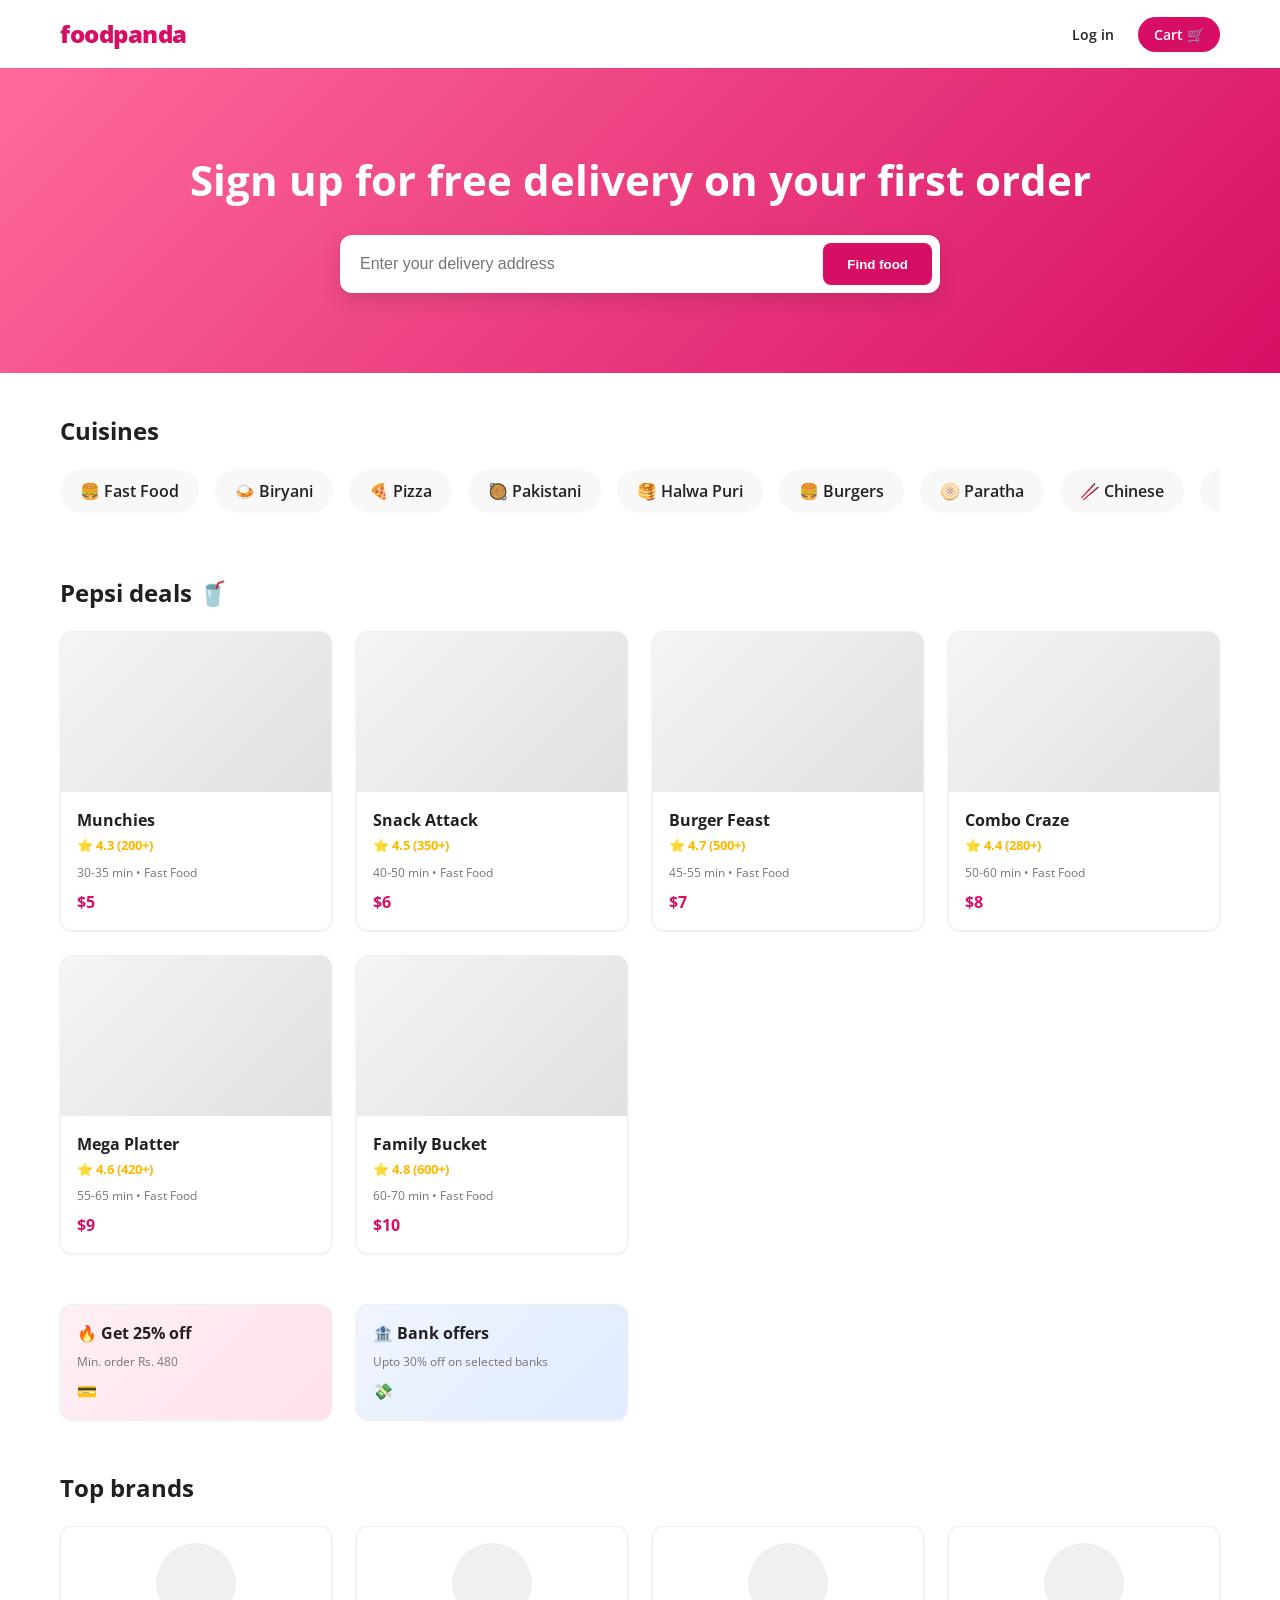
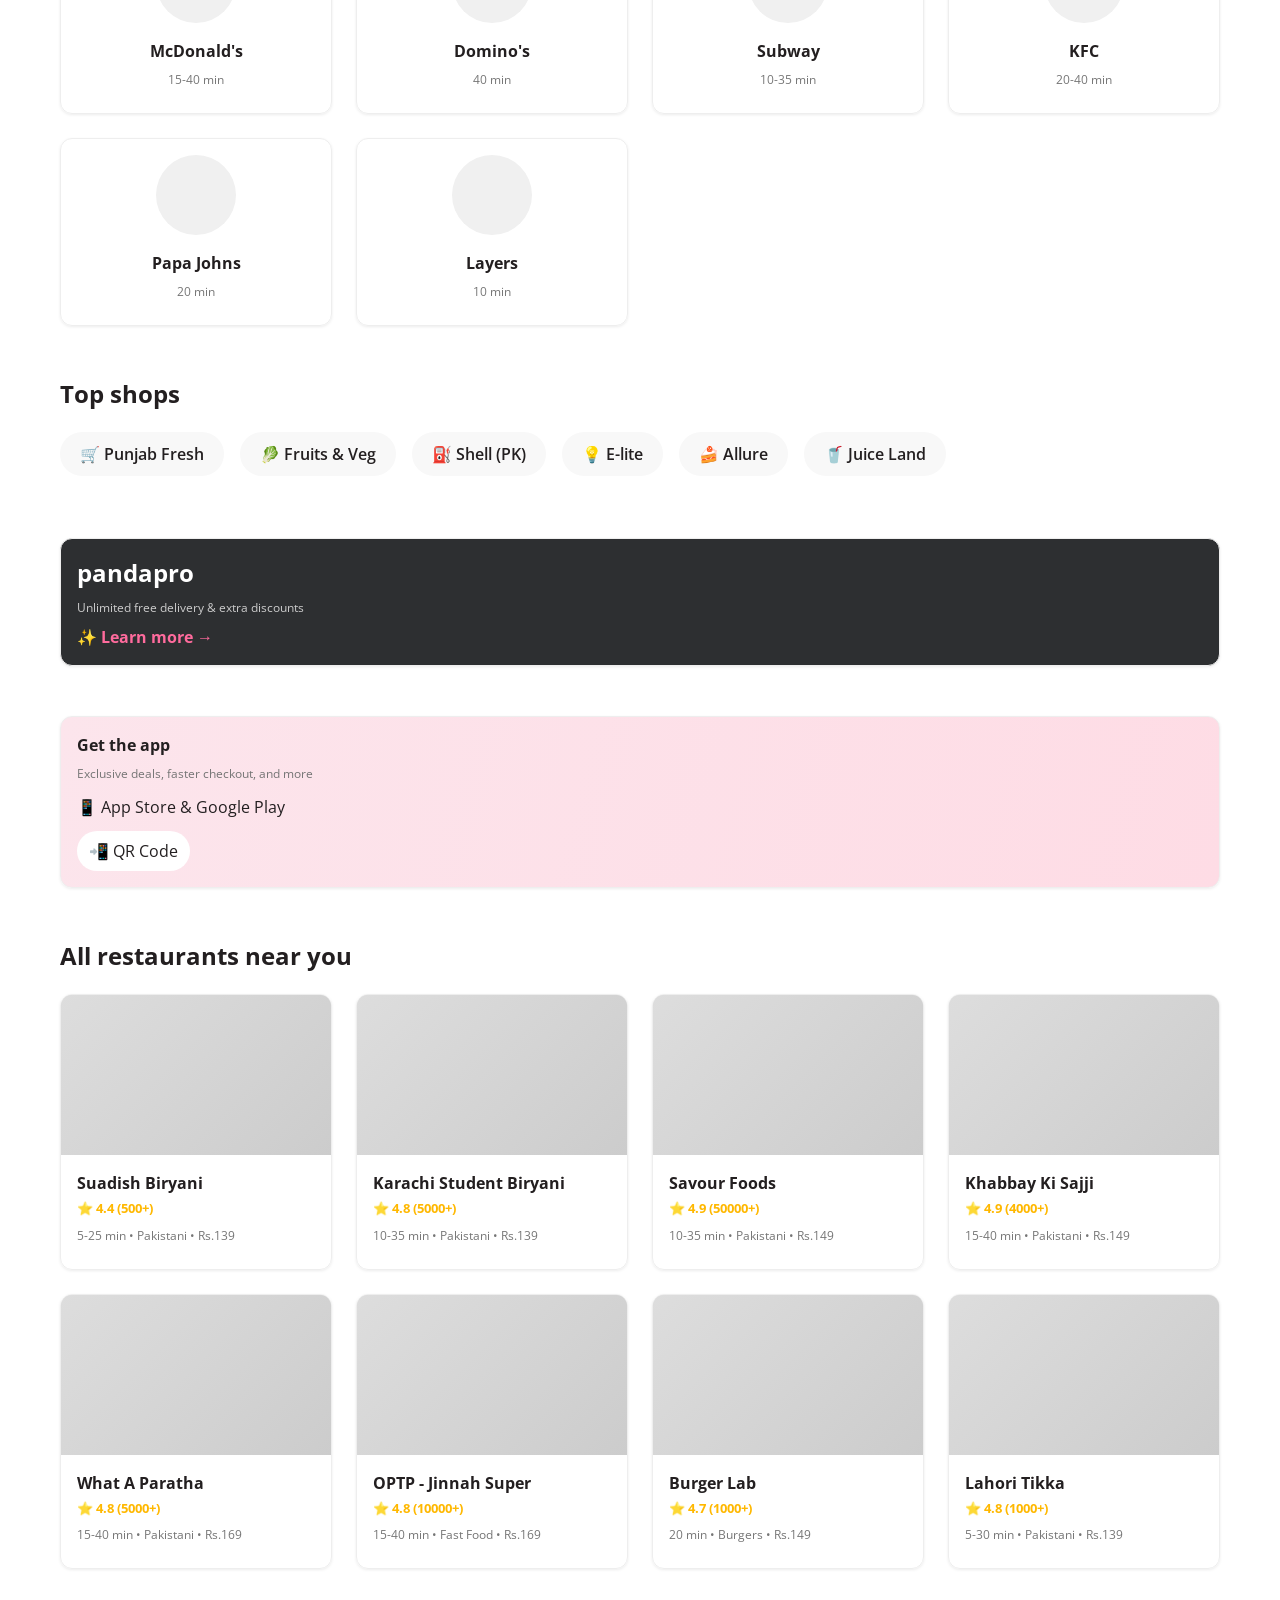
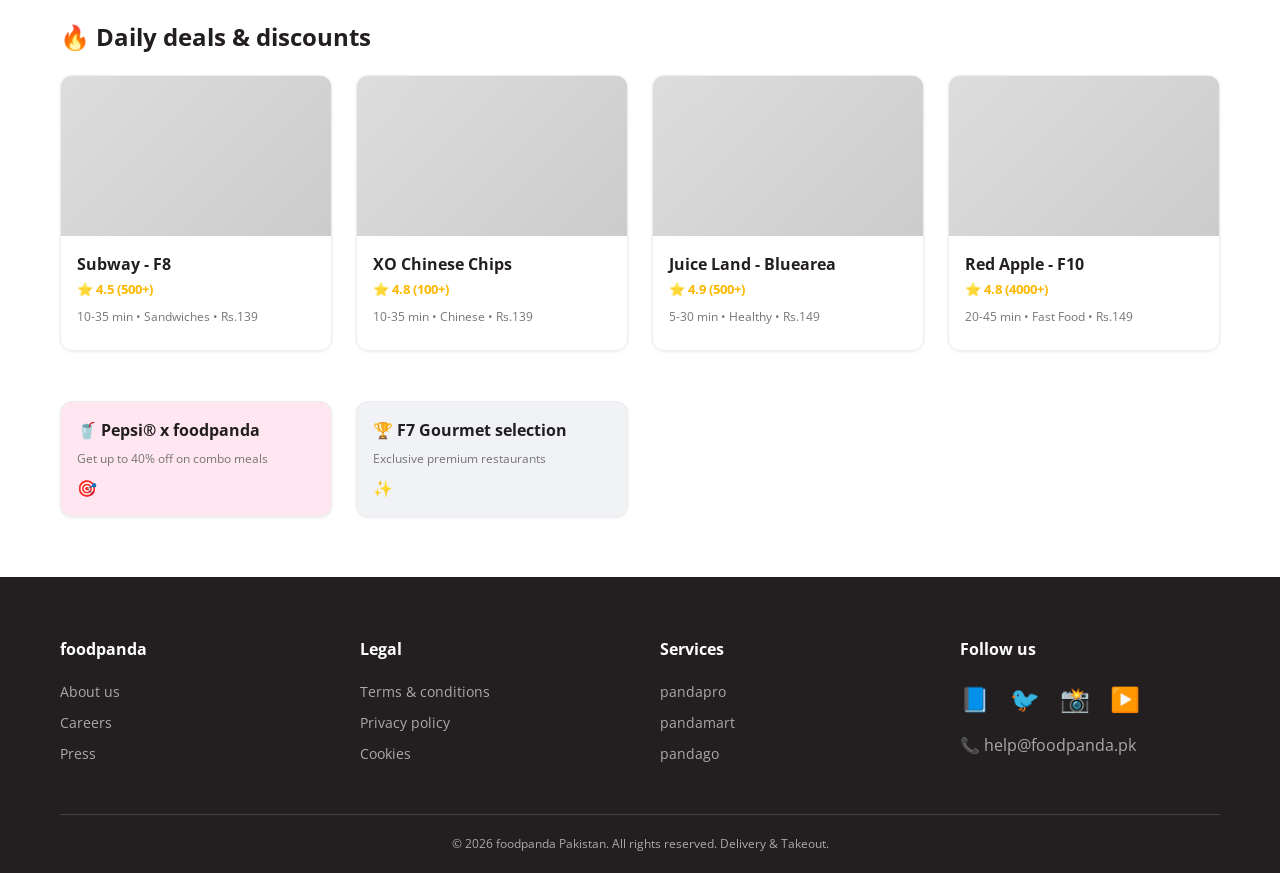
==== commit 6035d451: "feat: add complete foodpanda clone homepage" ====
--- a/index.html
+++ b/index.html
@@ -4,576 +4,367 @@
     <meta charset="UTF-8">
     <meta name="viewport" content="width=device-width, initial-scale=1.0, user-scalable=yes">
     <title>foodpanda | Delivery & Takeout</title>
-    <!-- Google Fonts & Simple Reset -->
-    <link href="https://fonts.googleapis.com/css2?family=Open+Sans:wght@400;600;700&display=swap" rel="stylesheet">
-    <style>
-        * {
-            margin: 0;
-            padding: 0;
-            box-sizing: border-box;
-        }
-
-        body {
-            font-family: 'Open Sans', sans-serif;
-            background-color: #FFFFFF;
-            color: #231F20;
-            scroll-behavior: smooth;
-        }
-
-        /* ----- DESIGN TOKENS ----- */
-        :root {
-            --primary: #D70F64;
-            --primary-light: #FF6B9D;
-            --bg-white: #FFFFFF;
-            --bg-secondary: #F7F7F7;
-            --text-primary: #231F20;
-            --text-secondary: #707070;
-            --border-radius-card: 12px;
-            --border-radius-circle: 50%;
-            --spacing-base: 8px;
-            --container-max: 1200px;
-            --transition-default: transform 0.2s ease-in-out;
-        }
-
-        /* container utility */
-        .container {
-            max-width: var(--container-max);
-            margin: 0 auto;
-            padding: 0 40px;
-        }
-
-        /* section spacing */
-        section {
-            margin-bottom: 48px;
-        }
-
-        /* headings and general */
-        h2 {
-            font-size: 1.8rem;
-            font-weight: 700;
-            margin-bottom: 24px;
-            letter-spacing: -0.3px;
-        }
-
-        h3 {
-            font-weight: 600;
-            font-size: 1rem;
-        }
-
-        /* STICKY NAVBAR */
-        .navbar {
-            position: sticky;
-            top: 0;
-            background: var(--bg-white);
-            box-shadow: 0 2px 4px rgba(0, 0, 0, 0.05);
-            z-index: 100;
-            padding: 16px 40px;
-            display: flex;
-            align-items: center;
-            justify-content: space-between;
-            flex-wrap: wrap;
-            gap: 16px;
-        }
-
-        .logo {
-            font-size: 1.8rem;
-            font-weight: 800;
-            color: var(--primary);
-            letter-spacing: -1px;
-        }
-
-        .location-toggle {
-            background: var(--bg-secondary);
-            padding: 8px 16px;
-            border-radius: 40px;
-            display: flex;
-            gap: 8px;
-            font-weight: 600;
-            font-size: 0.9rem;
-            cursor: default;
-        }
-
-        .nav-actions {
-            display: flex;
-            gap: 28px;
-            align-items: center;
-        }
-
-        .nav-actions a {
-            text-decoration: none;
-            color: var(--text-primary);
-            font-weight: 600;
-            font-size: 0.95rem;
-        }
-
-        .cart-icon {
-            background: var(--primary);
-            color: white !important;
-            padding: 6px 14px;
-            border-radius: 40px;
-        }
-
-        /* HERO BANNER */
-        .hero {
-            background: linear-gradient(135deg, var(--primary-light), var(--primary));
-            padding: 64px 40px;
-            border-radius: 0 0 24px 24px;
-            text-align: center;
-            color: white;
-        }
-
-        .hero h1 {
-            font-size: 2.8rem;
-            font-weight: 700;
-            margin-bottom: 24px;
-        }
-
-        .search-input {
-            max-width: 580px;
-            margin: 0 auto;
-            background: white;
-            border-radius: 60px;
-            padding: 8px 20px;
-            display: flex;
-            align-items: center;
-            gap: 12px;
-            box-shadow: 0 8px 20px rgba(0, 0, 0, 0.1);
-        }
-
-        .search-input input {
-            flex: 1;
-            border: none;
-            padding: 16px 8px;
-            font-size: 1rem;
-            font-family: 'Open Sans', sans-serif;
-            outline: none;
-        }
-
-        .search-input button {
-            background: var(--primary);
-            border: none;
-            color: white;
-            font-weight: 700;
-            padding: 10px 28px;
-            border-radius: 40px;
-            cursor: pointer;
-        }
-
-        /* horizontal scroll (cuisine / shops) */
-        .scroll-x {
-            overflow-x: auto;
-            scrollbar-width: none;
-            -ms-overflow-style: none;
-            display: flex;
-            gap: 32px;
-            padding-bottom: 8px;
-        }
-
-        .scroll-x::-webkit-scrollbar {
-            display: none;
-        }
-
-        .circular-item {
-            flex: 0 0 auto;
-            text-align: center;
-            width: 90px;
-        }
-
-        .circle-icon {
-            width: 90px;
-            height: 90px;
-            background: var(--bg-secondary);
-            border-radius: var(--border-radius-circle);
-            display: flex;
-            align-items: center;
-            justify-content: center;
-            font-size: 2rem;
-            font-weight: 700;
-            color: var(--primary);
-            margin-bottom: 8px;
-            box-shadow: 0 2px 8px rgba(0,0,0,0.05);
-        }
-
-        .circular-item span {
-            font-size: 0.75rem;
-            font-weight: 600;
-            color: var(--text-secondary);
-        }
-
-        /* PROMO ROWS (2-column grid) */
-        .promo-grid {
-            display: grid;
-            grid-template-columns: 1fr 1fr;
-            gap: 24px;
-        }
-
-        .promo-card {
-            background: var(--bg-secondary);
-            border-radius: var(--border-radius-card);
-            padding: 24px;
-            display: flex;
-            align-items: center;
-            justify-content: space-between;
-            transition: var(--transition-default);
-        }
-
-        .promo-card:hover {
-            transform: scale(1.01);
-        }
-
-        /* popular brands: square cards */
-        .brand-grid {
-            display: grid;
-            grid-template-columns: repeat(auto-fill, minmax(150px, 1fr));
-            gap: 24px;
-        }
-
-        .brand-card {
-            background: var(--bg-secondary);
-            border-radius: var(--border-radius-card);
-            padding: 20px 12px;
-            text-align: center;
-            transition: var(--transition-default);
-        }
-
-        .brand-card:hover {
-            transform: translateY(-4px);
-        }
-
-        .brand-logo {
-            height: 70px;
-            width: 70px;
-            background: #e9e9e9;
-            border-radius: 50%;
-            margin: 0 auto 12px;
-            display: flex;
-            align-items: center;
-            justify-content: center;
-            font-weight: bold;
-            font-size: 1.5rem;
-            color: var(--primary);
-        }
-
-        /* pandapro & app download */
-        .pandapro {
-            background: #2D2F31;
-            color: white;
-            border-radius: var(--border-radius-card);
-            padding: 32px;
-            display: flex;
-            justify-content: space-between;
-            flex-wrap: wrap;
-            gap: 20px;
-        }
-
-        .app-download {
-            background: linear-gradient(105deg, #FCE5EC 0%, #FEDCE5 100%);
-            border-radius: var(--border-radius-card);
-            padding: 40px;
-            display: flex;
-            align-items: center;
-            justify-content: space-between;
-            flex-wrap: wrap;
-            gap: 32px;
-        }
-
-        /* restaurant grid (main) */
-        .restaurant-grid {
-            display: grid;
-            grid-template-columns: repeat(auto-fill, minmax(280px, 1fr));
-            gap: 32px 24px;
-        }
-
-        .restaurant-card {
-            background: var(--bg-white);
-            border-radius: var(--border-radius-card);
-            overflow: hidden;
-            transition: var(--transition-default);
-            box-shadow: 0 2px 8px rgba(0,0,0,0.04);
-            cursor: pointer;
-            border: 1px solid #f0f0f0;
-        }
-
-        .restaurant-card:hover {
-            transform: translateY(-6px);
-            box-shadow: 0 12px 24px rgba(0,0,0,0.08);
-        }
-
-        .card-img {
-            position: relative;
-            background: #f0f0f0;
-            height: 160px;
-            background-size: cover;
-            background-position: center;
-        }
-
-        .promo-badge {
-            position: absolute;
-            top: 12px;
-            left: 0;
-            background: var(--primary);
-            color: white;
-            padding: 4px 12px;
-            font-size: 0.75rem;
-            font-weight: 700;
-            border-radius: 0 20px 20px 0;
-        }
-
-        .card-content {
-            padding: 12px 12px 16px;
-        }
-
-        .rating {
-            display: flex;
-            align-items: center;
-            gap: 4px;
-            margin: 8px 0 6px;
-            font-size: 0.85rem;
-        }
-
-        .star {
-            color: #FFB800;
-            font-weight: bold;
-        }
-
-        .delivery-time {
-            font-size: 0.8rem;
-            color: var(--text-secondary);
-            margin-top: 6px;
-        }
-
-        /* footer */
-        .footer {
-            background: #231F20;
-            color: #ccc;
-            padding: 48px 0 32px;
-            margin-top: 32px;
-        }
-
-        .footer-grid {
-            display: grid;
-            grid-template-columns: repeat(auto-fit, minmax(180px, 1fr));
-            gap: 40px;
-            margin-bottom: 40px;
-        }
-
-        .footer-col h4 {
-            color: white;
-            margin-bottom: 16px;
-            font-weight: 700;
-        }
-
-        .footer-col a {
-            display: block;
-            color: #aaa;
-            text-decoration: none;
-            margin-bottom: 12px;
-            font-size: 0.85rem;
-        }
-
-        .social-icons {
-            display: flex;
-            gap: 20px;
-            margin-top: 12px;
-        }
-
-        .copyright {
-            border-top: 1px solid #3a3a3a;
-            padding-top: 24px;
-            text-align: center;
-            font-size: 0.75rem;
-        }
-
-        /* responsiveness */
-        @media (max-width: 768px) {
-            .container {
-                padding: 0 20px;
-            }
-            .navbar {
-                padding: 12px 20px;
-            }
-            .hero h1 {
-                font-size: 1.8rem;
-            }
-            .promo-grid {
-                grid-template-columns: 1fr;
-            }
-            .restaurant-grid {
-                gap: 24px;
-            }
-        }
-
-        /* additional utility */
-        .mt-2 { margin-top: 8px; }
-        .mb-2 { margin-bottom: 8px; }
-        .text-center { text-align: center; }
-    </style>
+    <link href="https://fonts.googleapis.com/css2?family=Open+Sans:wght@400;500;600;700;800&display=swap" rel="stylesheet">
+    <link rel="stylesheet" href="style.css">
 </head>
 <body>
 
-<!-- 1. STICKY NAVBAR -->
+<!-- Unified Navigation -->
 <nav class="navbar">
-    <div class="logo">foodpanda</div>
-    <div class="location-toggle">
-        <span>📍</span> Abdul v
-    </div>
-    <div class="nav-actions">
-        <a href="#">Log in</a>
-        <a href="#" class="cart-icon">Cart 🛒</a>
+    <div class="nav-container">
+        <div class="logo">
+            <a href="#">foodpanda</a>
+        </div>
+        <ul class="nav-links">
+            <li><a href="#">Log in</a></li>
+            <li><a href="#" style="background: var(--brand-pink); color: white; padding: 8px 16px; border-radius: 40px;">Cart 🛒</a></li>
+        </ul>
     </div>
 </nav>
 
-<main>
-    <!-- 2. HERO BANNER -->
-    <div class="hero">
-        <div class="container">
-            <h1>Hungry? Let’s order<br>from nearby restaurants</h1>
-            <div class="search-input">
-                <input type="text" placeholder="Search for restaurants, cuisines, and dishes...">
-                <button>Find food</button>
-            </div>
-        </div>
-    </div>
-
-    <div class="container">
-        <!-- 3. CUISINE SCROLL "What's on your mind?" -->
-        <section>
-            <h2>What's on your mind?</h2>
-            <div class="scroll-x">
-                <div class="circular-item"><div class="circle-icon">🍕</div><span>Pizza</span></div>
-                <div class="circular-item"><div class="circle-icon">🍔</div><span>Burgers</span></div>
-                <div class="circular-item"><div class="circle-icon">🍜</div><span>Asian</span></div>
-                <div class="circular-item"><div class="circle-icon">🥗</div><span>Healthy</span></div>
-                <div class="circular-item"><div class="circle-icon">🍛</div><span>Biryani</span></div>
-                <div class="circular-item"><div class="circle-icon">🍰</div><span>Desserts</span></div>
-                <div class="circular-item"><div class="circle-icon">🍣</div><span>Sushi</span></div>
-                <div class="circular-item"><div class="circle-icon">🍟</div><span>Fast Food</span></div>
-                <div class="circular-item"><div class="circle-icon">🥘</div><span>Pakistani</span></div>
-            </div>
-        </section>
-
-        <!-- 4. PROMO ROW 1 (Credit Card/Bank deals) -->
-        <section>
-            <div class="promo-grid">
-                <div class="promo-card"><span><strong>🔥 Get 25% off</strong><br>Min. order Rs. 480</span><span>💳</span></div>
-                <div class="promo-card"><span><strong>🏦 Bank offers</strong><br>Upto 30% off on selected banks</span><span>💸</span></div>
-            </div>
-        </section>
-
-        <!-- 5. PROMO ROW 2 (additional banners) -->
-        <section>
-            <div class="promo-grid">
-                <div class="promo-card"><span><strong>⚡ PSL deals</strong><br>Upto 30% off on PSL combos</span><span>🏏</span></div>
-                <div class="promo-card"><span><strong>🎉 Weekly specials</strong><br>Extra Rs.175 off on Rs.499+</span><span>🎁</span></div>
-            </div>
-        </section>
-
-        <!-- 6. POPULAR BRANDS (Square logo cards) -->
-        <section>
+<!-- Hero Section -->
+<section class="hero">
+    <div class="main-container">
+        <h1>Sign up for free delivery on your first order</h1>
+        <div class="search-container">
+            <input type="text" placeholder="Enter your delivery address">
+            <button class="btn-primary">Find food</button>
+        </div>
+    </div>
+</section>
+
+<!-- Main Content -->
+<div class="main-container">
+
+    <!-- Cuisines Section -->
+    <div class="section">
+        <div class="section-header">
+            <h2>Cuisines</h2>
+        </div>
+        <div class="scroll-container">
+            <div class="cuisine-card">🍔 Fast Food</div>
+            <div class="cuisine-card">🍛 Biryani</div>
+            <div class="cuisine-card">🍕 Pizza</div>
+            <div class="cuisine-card">🥘 Pakistani</div>
+            <div class="cuisine-card">🥞 Halwa Puri</div>
+            <div class="cuisine-card">🍔 Burgers</div>
+            <div class="cuisine-card">🫓 Paratha</div>
+            <div class="cuisine-card">🥢 Chinese</div>
+            <div class="cuisine-card">🍰 Desserts</div>
+        </div>
+    </div>
+
+    <!-- Pepsi Deals Section -->
+    <div class="section">
+        <div class="section-header">
+            <h2>Pepsi deals 🥤</h2>
+        </div>
+        <div class="restaurant-grid">
+            <div class="restaurant-card">
+                <div class="card-image" style="background-image: linear-gradient(135deg, #f5f5f5, #e0e0e0);"></div>
+                <div class="card-content">
+                    <h3>Munchies</h3>
+                    <div class="rating">⭐ 4.3 (200+)</div>
+                    <div class="details">30-35 min • Fast Food</div>
+                    <div class="price">$5</div>
+                </div>
+            </div>
+            <div class="restaurant-card">
+                <div class="card-image" style="background-image: linear-gradient(135deg, #f5f5f5, #e0e0e0);"></div>
+                <div class="card-content">
+                    <h3>Snack Attack</h3>
+                    <div class="rating">⭐ 4.5 (350+)</div>
+                    <div class="details">40-50 min • Fast Food</div>
+                    <div class="price">$6</div>
+                </div>
+            </div>
+            <div class="restaurant-card">
+                <div class="card-image" style="background-image: linear-gradient(135deg, #f5f5f5, #e0e0e0);"></div>
+                <div class="card-content">
+                    <h3>Burger Feast</h3>
+                    <div class="rating">⭐ 4.7 (500+)</div>
+                    <div class="details">45-55 min • Fast Food</div>
+                    <div class="price">$7</div>
+                </div>
+            </div>
+            <div class="restaurant-card">
+                <div class="card-image" style="background-image: linear-gradient(135deg, #f5f5f5, #e0e0e0);"></div>
+                <div class="card-content">
+                    <h3>Combo Craze</h3>
+                    <div class="rating">⭐ 4.4 (280+)</div>
+                    <div class="details">50-60 min • Fast Food</div>
+                    <div class="price">$8</div>
+                </div>
+            </div>
+            <div class="restaurant-card">
+                <div class="card-image" style="background-image: linear-gradient(135deg, #f5f5f5, #e0e0e0);"></div>
+                <div class="card-content">
+                    <h3>Mega Platter</h3>
+                    <div class="rating">⭐ 4.6 (420+)</div>
+                    <div class="details">55-65 min • Fast Food</div>
+                    <div class="price">$9</div>
+                </div>
+            </div>
+            <div class="restaurant-card">
+                <div class="card-image" style="background-image: linear-gradient(135deg, #f5f5f5, #e0e0e0);"></div>
+                <div class="card-content">
+                    <h3>Family Bucket</h3>
+                    <div class="rating">⭐ 4.8 (600+)</div>
+                    <div class="details">60-70 min • Fast Food</div>
+                    <div class="price">$10</div>
+                </div>
+            </div>
+        </div>
+    </div>
+
+    <!-- Promo Cards Row -->
+    <div class="section">
+        <div class="restaurant-grid">
+            <div class="restaurant-card" style="background: linear-gradient(135deg, #fff0f5, #ffe0eb);">
+                <div class="card-content">
+                    <h3>🔥 Get 25% off</h3>
+                    <div class="details">Min. order Rs. 480</div>
+                    <div class="price">💳</div>
+                </div>
+            </div>
+            <div class="restaurant-card" style="background: linear-gradient(135deg, #f0f5ff, #e0ebff);">
+                <div class="card-content">
+                    <h3>🏦 Bank offers</h3>
+                    <div class="details">Upto 30% off on selected banks</div>
+                    <div class="price">💸</div>
+                </div>
+            </div>
+        </div>
+    </div>
+
+    <!-- Top Brands Section -->
+    <div class="section">
+        <div class="section-header">
             <h2>Top brands</h2>
-            <div class="brand-grid">
-                <div class="brand-card"><div class="brand-logo">🍔</div><h3>McDonald's</h3><span class="delivery-time">15-40 min</span></div>
-                <div class="brand-card"><div class="brand-logo">🍕</div><h3>Domino's</h3><span class="delivery-time">40 min</span></div>
-                <div class="brand-card"><div class="brand-logo">🥪</div><h3>Subway</h3><span class="delivery-time">10-35 min</span></div>
-                <div class="brand-card"><div class="brand-logo">🍗</div><h3>KFC</h3><span class="delivery-time">20-40 min</span></div>
-                <div class="brand-card"><div class="brand-logo">🍝</div><h3>Papa Johns</h3><span class="delivery-time">20 min</span></div>
-                <div class="brand-card"><div class="brand-logo">🧁</div><h3>Layers</h3><span class="delivery-time">10 min</span></div>
-            </div>
-        </section>
-
-        <!-- 7. SHOPS SCROLL (circular shop icons) -->
-        <section>
+        </div>
+        <div class="restaurant-grid">
+            <div class="restaurant-card" style="text-align: center;">
+                <div class="card-image" style="height: 80px; background: #f0f0f0; border-radius: 50%; width: 80px; margin: 16px auto 0;"></div>
+                <div class="card-content">
+                    <h3>McDonald's</h3>
+                    <div class="details">15-40 min</div>
+                </div>
+            </div>
+            <div class="restaurant-card" style="text-align: center;">
+                <div class="card-image" style="height: 80px; background: #f0f0f0; border-radius: 50%; width: 80px; margin: 16px auto 0;"></div>
+                <div class="card-content">
+                    <h3>Domino's</h3>
+                    <div class="details">40 min</div>
+                </div>
+            </div>
+            <div class="restaurant-card" style="text-align: center;">
+                <div class="card-image" style="height: 80px; background: #f0f0f0; border-radius: 50%; width: 80px; margin: 16px auto 0;"></div>
+                <div class="card-content">
+                    <h3>Subway</h3>
+                    <div class="details">10-35 min</div>
+                </div>
+            </div>
+            <div class="restaurant-card" style="text-align: center;">
+                <div class="card-image" style="height: 80px; background: #f0f0f0; border-radius: 50%; width: 80px; margin: 16px auto 0;"></div>
+                <div class="card-content">
+                    <h3>KFC</h3>
+                    <div class="details">20-40 min</div>
+                </div>
+            </div>
+            <div class="restaurant-card" style="text-align: center;">
+                <div class="card-image" style="height: 80px; background: #f0f0f0; border-radius: 50%; width: 80px; margin: 16px auto 0;"></div>
+                <div class="card-content">
+                    <h3>Papa Johns</h3>
+                    <div class="details">20 min</div>
+                </div>
+            </div>
+            <div class="restaurant-card" style="text-align: center;">
+                <div class="card-image" style="height: 80px; background: #f0f0f0; border-radius: 50%; width: 80px; margin: 16px auto 0;"></div>
+                <div class="card-content">
+                    <h3>Layers</h3>
+                    <div class="details">10 min</div>
+                </div>
+            </div>
+        </div>
+    </div>
+
+    <!-- Top Shops Section -->
+    <div class="section">
+        <div class="section-header">
             <h2>Top shops</h2>
-            <div class="scroll-x">
-                <div class="circular-item"><div class="circle-icon">🛒</div><span>Punjab Fresh</span></div>
-                <div class="circular-item"><div class="circle-icon">🥬</div><span>Fruits & Veg</span></div>
-                <div class="circular-item"><div class="circle-icon">⛽</div><span>Shell (PK)</span></div>
-                <div class="circular-item"><div class="circle-icon">💡</div><span>E-lite</span></div>
-                <div class="circular-item"><div class="circle-icon">🍰</div><span>Allure</span></div>
-                <div class="circular-item"><div class="circle-icon">🥤</div><span>Juice Land</span></div>
-            </div>
-        </section>
-
-        <!-- 8. PANDAPRO SECTION -->
-        <section>
-            <div class="pandapro">
-                <div><strong style="font-size:1.5rem;">pandapro</strong><br>Unlimited free delivery & extra discounts</div>
-                <div><span>✨ Learn more →</span></div>
-            </div>
-        </section>
-
-        <!-- 9. APP DOWNLOAD CTA -->
-        <section>
-            <div class="app-download">
-                <div><h2>Get the app</h2><p>Exclusive deals, faster checkout, and more</p><div style="margin-top:12px;">📱 App Store & Google Play</div></div>
-                <div style="background:#fff; border-radius:20px; padding:8px 12px;">📲 QR Code</div>
-            </div>
-        </section>
-
-        <!-- 10. ALL RESTAURANTS GRID (main feed) -->
-        <section>
+        </div>
+        <div class="scroll-container">
+            <div class="cuisine-card">🛒 Punjab Fresh</div>
+            <div class="cuisine-card">🥬 Fruits & Veg</div>
+            <div class="cuisine-card">⛽ Shell (PK)</div>
+            <div class="cuisine-card">💡 E-lite</div>
+            <div class="cuisine-card">🍰 Allure</div>
+            <div class="cuisine-card">🥤 Juice Land</div>
+        </div>
+    </div>
+
+    <!-- pandapro Section -->
+    <div class="section">
+        <div class="restaurant-card" style="background: #2D2F31; color: white;">
+            <div class="card-content">
+                <h3 style="color: white; font-size: 24px;">pandapro</h3>
+                <div class="details" style="color: #ccc;">Unlimited free delivery & extra discounts</div>
+                <div class="price" style="color: #FF6B9D;">✨ Learn more →</div>
+            </div>
+        </div>
+    </div>
+
+    <!-- App Download Section -->
+    <div class="section">
+        <div class="restaurant-card" style="background: linear-gradient(105deg, #FCE5EC 0%, #FEDCE5 100%);">
+            <div class="card-content">
+                <h3>Get the app</h3>
+                <div class="details">Exclusive deals, faster checkout, and more</div>
+                <div style="margin-top: 12px;">📱 App Store & Google Play</div>
+                <div style="margin-top: 12px; background: white; border-radius: 20px; padding: 8px 12px; display: inline-block;">📲 QR Code</div>
+            </div>
+        </div>
+    </div>
+
+    <!-- All Restaurants Section -->
+    <div class="section">
+        <div class="section-header">
             <h2>All restaurants near you</h2>
-            <div class="restaurant-grid">
-                <!-- card 1 -->
-                <div class="restaurant-card">
-                    <div class="card-img" style="background-image: linear-gradient(0deg, #ccc, #ddd); background-size:cover;"><div class="promo-badge">25% off</div></div>
-                    <div class="card-content"><h3>Suadish Biryani</h3><div class="rating"><span class="star">⭐</span> 4.4 (500+)</div><div class="delivery-time">5-25 min • Pakistani • Rs.139</div></div>
-                </div>
-                <div class="restaurant-card">
-                    <div class="card-img" style="background:#eaeef2;"><div class="promo-badge">PSL deals</div></div>
-                    <div class="card-content"><h3>Karachi Student Biryani</h3><div class="rating"><span class="star">⭐</span> 4.8 (5000+)</div><div class="delivery-time">10-35 min • $ • Pakistani • Rs.139</div></div>
-                </div>
-                <div class="restaurant-card">
-                    <div class="card-img"></div>
-                    <div class="card-content"><h3>Savour Foods</h3><div class="rating"><span class="star">⭐</span> 4.9 (50000+)</div><div class="delivery-time">10-35 min • $$ • Pakistani • Rs.149</div></div>
-                </div>
-                <div class="restaurant-card">
-                    <div class="card-img"></div>
-                    <div class="card-content"><h3>Khabbay Ki Sajji</h3><div class="rating"><span class="star">⭐</span> 4.9 (4000+)</div><div class="delivery-time">15-40 min • $$$ • Pakistani • Rs.149</div></div>
-                </div>
-                <div class="restaurant-card">
-                    <div class="card-img"><div class="promo-badge">In-Store Price</div></div>
-                    <div class="card-content"><h3>What A Paratha</h3><div class="rating"><span class="star">⭐</span> 4.8 (5000+)</div><div class="delivery-time">15-40 min • $$ • Pakistani • Rs.169</div></div>
-                </div>
-                <div class="restaurant-card">
-                    <div class="card-img"></div>
-                    <div class="card-content"><h3>OPTP - Jinnah Super</h3><div class="rating"><span class="star">⭐</span> 4.8 (10000+)</div><div class="delivery-time">15-40 min • Fast Food • Rs.169</div></div>
-                </div>
-                <div class="restaurant-card">
-                    <div class="card-img"><div class="promo-badge">10% off</div></div>
-                    <div class="card-content"><h3>Burger Lab</h3><div class="rating"><span class="star">⭐</span> 4.7 (1000+)</div><div class="delivery-time">20 min • Burgers • Rs.149</div></div>
-                </div>
-                <div class="restaurant-card">
-                    <div class="card-img"></div>
-                    <div class="card-content"><h3>Lahori Tikka</h3><div class="rating"><span class="star">⭐</span> 4.8 (1000+)</div><div class="delivery-time">5-30 min • Pakistani • Rs.139</div></div>
-                </div>
-            </div>
-        </section>
-
-        <!-- 11. DAILY DEALS (secondary grid) -->
-        <section>
+        </div>
+        <div class="restaurant-grid">
+            <div class="restaurant-card">
+                <div class="card-image" style="background-image: linear-gradient(135deg, #ddd, #ccc);"></div>
+                <div class="card-content">
+                    <h3>Suadish Biryani</h3>
+                    <div class="rating">⭐ 4.4 (500+)</div>
+                    <div class="details">5-25 min • Pakistani • Rs.139</div>
+                </div>
+            </div>
+            <div class="restaurant-card">
+                <div class="card-image" style="background-image: linear-gradient(135deg, #ddd, #ccc);"></div>
+                <div class="card-content">
+                    <h3>Karachi Student Biryani</h3>
+                    <div class="rating">⭐ 4.8 (5000+)</div>
+                    <div class="details">10-35 min • Pakistani • Rs.139</div>
+                </div>
+            </div>
+            <div class="restaurant-card">
+                <div class="card-image" style="background-image: linear-gradient(135deg, #ddd, #ccc);"></div>
+                <div class="card-content">
+                    <h3>Savour Foods</h3>
+                    <div class="rating">⭐ 4.9 (50000+)</div>
+                    <div class="details">10-35 min • Pakistani • Rs.149</div>
+                </div>
+            </div>
+            <div class="restaurant-card">
+                <div class="card-image" style="background-image: linear-gradient(135deg, #ddd, #ccc);"></div>
+                <div class="card-content">
+                    <h3>Khabbay Ki Sajji</h3>
+                    <div class="rating">⭐ 4.9 (4000+)</div>
+                    <div class="details">15-40 min • Pakistani • Rs.149</div>
+                </div>
+            </div>
+            <div class="restaurant-card">
+                <div class="card-image" style="background-image: linear-gradient(135deg, #ddd, #ccc);"></div>
+                <div class="card-content">
+                    <h3>What A Paratha</h3>
+                    <div class="rating">⭐ 4.8 (5000+)</div>
+                    <div class="details">15-40 min • Pakistani • Rs.169</div>
+                </div>
+            </div>
+            <div class="restaurant-card">
+                <div class="card-image" style="background-image: linear-gradient(135deg, #ddd, #ccc);"></div>
+                <div class="card-content">
+                    <h3>OPTP - Jinnah Super</h3>
+                    <div class="rating">⭐ 4.8 (10000+)</div>
+                    <div class="details">15-40 min • Fast Food • Rs.169</div>
+                </div>
+            </div>
+            <div class="restaurant-card">
+                <div class="card-image" style="background-image: linear-gradient(135deg, #ddd, #ccc);"></div>
+                <div class="card-content">
+                    <h3>Burger Lab</h3>
+                    <div class="rating">⭐ 4.7 (1000+)</div>
+                    <div class="details">20 min • Burgers • Rs.149</div>
+                </div>
+            </div>
+            <div class="restaurant-card">
+                <div class="card-image" style="background-image: linear-gradient(135deg, #ddd, #ccc);"></div>
+                <div class="card-content">
+                    <h3>Lahori Tikka</h3>
+                    <div class="rating">⭐ 4.8 (1000+)</div>
+                    <div class="details">5-30 min • Pakistani • Rs.139</div>
+                </div>
+            </div>
+        </div>
+    </div>
+
+    <!-- Daily Deals Section -->
+    <div class="section">
+        <div class="section-header">
             <h2>🔥 Daily deals & discounts</h2>
-            <div class="restaurant-grid">
-                <div class="restaurant-card"><div class="card-img"><div class="promo-badge">Upto 30% off</div></div><div class="card-content"><h3>Subway - F8</h3><div class="rating">⭐ 4.5 (500+)</div><div class="delivery-time">10-35 min • Sandwiches • Rs.139</div></div></div>
-                <div class="restaurant-card"><div class="card-img"><div class="promo-badge">Rs.175 off</div></div><div class="card-content"><h3>XO Chinese Chips</h3><div class="rating">⭐ 4.8 (100+)</div><div class="delivery-time">10-35 min • Chinese • Rs.139</div></div></div>
-                <div class="restaurant-card"><div class="card-img"></div><div class="card-content"><h3>Juice Land - Bluearea</h3><div class="rating">⭐ 4.9 (500+)</div><div class="delivery-time">5-30 min • Healthy • Rs.149</div></div></div>
-                <div class="restaurant-card"><div class="card-img"><div class="promo-badge">20% off</div></div><div class="card-content"><h3>Red Apple - F10</h3><div class="rating">⭐ 4.8 (4000+)</div><div class="delivery-time">20-45 min • Fast Food • Rs.149</div></div></div>
-            </div>
-        </section>
-
-        <!-- 12. BRAND PARTNERSHIP (Pepsi-themed badges / special promo) -->
-        <section>
-            <div class="promo-grid">
-                <div class="promo-card" style="background:#ffe6f0;"><span><strong>🥤 Pepsi® x foodpanda</strong><br>Get up to 40% off on combo meals</span><span>🎯</span></div>
-                <div class="promo-card" style="background:#f0f2f5;"><span><strong>🏆 F7 Gourmet selection</strong><br>Exclusive premium restaurants</span><span>✨</span></div>
-            </div>
-        </section>
-    </div> <!-- end container -->
-</main>
-
-<!-- 13. MULTI-COLUMN FOOTER -->
-<footer class="footer">
-    <div class="container">
+        </div>
+        <div class="restaurant-grid">
+            <div class="restaurant-card">
+                <div class="card-image" style="background-image: linear-gradient(135deg, #ddd, #ccc);"></div>
+                <div class="card-content">
+                    <h3>Subway - F8</h3>
+                    <div class="rating">⭐ 4.5 (500+)</div>
+                    <div class="details">10-35 min • Sandwiches • Rs.139</div>
+                </div>
+            </div>
+            <div class="restaurant-card">
+                <div class="card-image" style="background-image: linear-gradient(135deg, #ddd, #ccc);"></div>
+                <div class="card-content">
+                    <h3>XO Chinese Chips</h3>
+                    <div class="rating">⭐ 4.8 (100+)</div>
+                    <div class="details">10-35 min • Chinese • Rs.139</div>
+                </div>
+            </div>
+            <div class="restaurant-card">
+                <div class="card-image" style="background-image: linear-gradient(135deg, #ddd, #ccc);"></div>
+                <div class="card-content">
+                    <h3>Juice Land - Bluearea</h3>
+                    <div class="rating">⭐ 4.9 (500+)</div>
+                    <div class="details">5-30 min • Healthy • Rs.149</div>
+                </div>
+            </div>
+            <div class="restaurant-card">
+                <div class="card-image" style="background-image: linear-gradient(135deg, #ddd, #ccc);"></div>
+                <div class="card-content">
+                    <h3>Red Apple - F10</h3>
+                    <div class="rating">⭐ 4.8 (4000+)</div>
+                    <div class="details">20-45 min • Fast Food • Rs.149</div>
+                </div>
+            </div>
+        </div>
+    </div>
+
+    <!-- Brand Partnership Section -->
+    <div class="section">
+        <div class="restaurant-grid">
+            <div class="restaurant-card" style="background: #ffe6f0;">
+                <div class="card-content">
+                    <h3>🥤 Pepsi® x foodpanda</h3>
+                    <div class="details">Get up to 40% off on combo meals</div>
+                    <div class="price">🎯</div>
+                </div>
+            </div>
+            <div class="restaurant-card" style="background: #f0f2f5;">
+                <div class="card-content">
+                    <h3>🏆 F7 Gourmet selection</h3>
+                    <div class="details">Exclusive premium restaurants</div>
+                    <div class="price">✨</div>
+                </div>
+            </div>
+        </div>
+    </div>
+
+</div>
+
+<!-- Footer -->
+<footer>
+    <div class="main-container">
         <div class="footer-grid">
             <div class="footer-col">
                 <h4>foodpanda</h4>
@@ -595,7 +386,7 @@
             </div>
             <div class="footer-col">
                 <h4>Follow us</h4>
-                <div class="social-icons">
+                <div style="display: flex; gap: 20px; font-size: 24px;">
                     <span>📘</span> <span>🐦</span> <span>📸</span> <span>▶️</span>
                 </div>
                 <div style="margin-top: 16px;">📞 help@foodpanda.pk</div>
--- a/style.css
+++ b/style.css
@@ -0,0 +1,266 @@
+/* Design Tokens */
+:root {
+    --brand-pink: #D70F64;
+    --brand-pink-hover: #b00d52;
+    --neutral-black: #231F20;
+    --neutral-grey: #757575;
+    --light-grey: #F8F8F8;
+    --white: #FFFFFF;
+    --shadow-sm: 0 1px 3px rgba(0,0,0,0.08);
+    --shadow-md: 0 8px 20px rgba(0,0,0,0.12);
+    --transition: all 0.3s ease;
+}
+
+/* Reset & Base */
+* {
+    margin: 0;
+    padding: 0;
+    box-sizing: border-box;
+}
+
+body {
+    font-family: "Open Sans", sans-serif;
+    color: var(--neutral-black);
+    background-color: var(--white);
+    line-height: 1.5;
+    -webkit-font-smoothing: antialiased;
+}
+
+/* Layout Containers */
+.main-container {
+    max-width: 1200px;
+    margin: 0 auto;
+    padding: 0 20px;
+}
+
+/* Unified Navigation */
+.navbar {
+    background-color: var(--white);
+    box-shadow: 0 1px 0 rgba(0,0,0,0.05);
+    position: sticky;
+    top: 0;
+    z-index: 1000;
+    padding: 16px 0;
+}
+
+.nav-container {
+    max-width: 1200px;
+    margin: 0 auto;
+    padding: 0 20px;
+    display: flex;
+    align-items: center;
+    justify-content: space-between;
+}
+
+.logo a {
+    font-size: 24px;
+    font-weight: 800;
+    color: var(--brand-pink);
+    text-decoration: none;
+    letter-spacing: -0.5px;
+}
+
+.nav-links {
+    display: flex;
+    list-style: none;
+    gap: 24px;
+}
+
+.nav-links a {
+    text-decoration: none;
+    color: var(--neutral-black);
+    font-size: 14px;
+    font-weight: 600;
+    transition: var(--transition);
+}
+
+.nav-links a:hover {
+    color: var(--brand-pink);
+}
+
+/* Hero Section */
+.hero {
+    background: linear-gradient(135deg, #FF6B9D 0%, var(--brand-pink) 100%);
+    padding: 80px 20px;
+    text-align: center;
+    color: var(--white);
+    margin-bottom: 40px;
+}
+
+.hero h1 {
+    font-size: clamp(24px, 5vw, 42px);
+    font-weight: 700;
+    margin-bottom: 24px;
+}
+
+.search-container {
+    display: flex;
+    max-width: 600px;
+    margin: 0 auto;
+    background: var(--white);
+    padding: 8px;
+    border-radius: 12px;
+    box-shadow: var(--shadow-md);
+}
+
+.search-container input {
+    flex: 1;
+    border: none;
+    padding: 12px;
+    outline: none;
+    font-size: 16px;
+}
+
+.btn-primary {
+    background-color: var(--brand-pink);
+    color: var(--white);
+    border: none;
+    padding: 12px 24px;
+    border-radius: 8px;
+    font-weight: 700;
+    cursor: pointer;
+    transition: var(--transition);
+}
+
+.btn-primary:hover {
+    background-color: var(--brand-pink-hover);
+}
+
+/* Content Sections */
+.section {
+    margin-bottom: 50px;
+}
+
+.section-header h2 {
+    font-size: 24px;
+    margin-bottom: 20px;
+    font-weight: 700;
+}
+
+/* Horizontal Scroll */
+.scroll-container {
+    display: flex;
+    gap: 16px;
+    overflow-x: auto;
+    padding-bottom: 12px;
+    scrollbar-width: none; /* Firefox */
+}
+
+.scroll-container::-webkit-scrollbar {
+    display: none; /* Chrome/Safari */
+}
+
+.cuisine-card {
+    flex: 0 0 auto;
+    padding: 10px 20px;
+    background: var(--light-grey);
+    border-radius: 25px;
+    font-weight: 600;
+    cursor: pointer;
+    transition: var(--transition);
+}
+
+.cuisine-card:hover {
+    background: var(--brand-pink);
+    color: var(--white);
+}
+
+/* Grid Systems */
+.restaurant-grid {
+    display: grid;
+    grid-template-columns: repeat(auto-fill, minmax(260px, 1fr));
+    gap: 24px;
+}
+
+.restaurant-card {
+    border-radius: 12px;
+    overflow: hidden;
+    transition: var(--transition);
+    box-shadow: var(--shadow-sm);
+    border: 1px solid #eee;
+}
+
+.restaurant-card:hover {
+    transform: translateY(-5px);
+    box-shadow: var(--shadow-md);
+}
+
+.card-image {
+    height: 160px;
+    background: #ddd;
+    background-size: cover;
+    background-position: center;
+}
+
+.card-content {
+    padding: 16px;
+}
+
+.card-content h3 {
+    font-size: 16px;
+    margin-bottom: 4px;
+}
+
+.rating {
+    color: #FFB800;
+    font-size: 13px;
+    font-weight: 700;
+}
+
+.details {
+    color: var(--neutral-grey);
+    font-size: 12px;
+    margin: 8px 0;
+}
+
+.price {
+    font-weight: 700;
+    color: var(--brand-pink);
+}
+
+/* Footer */
+footer {
+    background: var(--neutral-black);
+    color: #aaa;
+    padding: 60px 0 20px;
+    margin-top: 60px;
+}
+
+.footer-grid {
+    display: grid;
+    grid-template-columns: repeat(auto-fit, minmax(200px, 1fr));
+    gap: 40px;
+    border-bottom: 1px solid #444;
+    padding-bottom: 40px;
+}
+
+.footer-col h4 {
+    color: var(--white);
+    margin-bottom: 20px;
+}
+
+.footer-col a {
+    color: inherit;
+    text-decoration: none;
+    display: block;
+    margin-bottom: 10px;
+    font-size: 14px;
+}
+
+.footer-col a:hover {
+    color: var(--brand-pink);
+}
+
+.copyright {
+    text-align: center;
+    padding-top: 20px;
+    font-size: 12px;
+}
+
+/* Responsive Overrides */
+@media (max-width: 768px) {
+    .nav-links { display: none; }
+    .search-container { flex-direction: column; gap: 10px; background: transparent; box-shadow: none; }
+    .search-container input { border-radius: 8px; }
+    .restaurant-grid { grid-template-columns: 1fr; }
+}
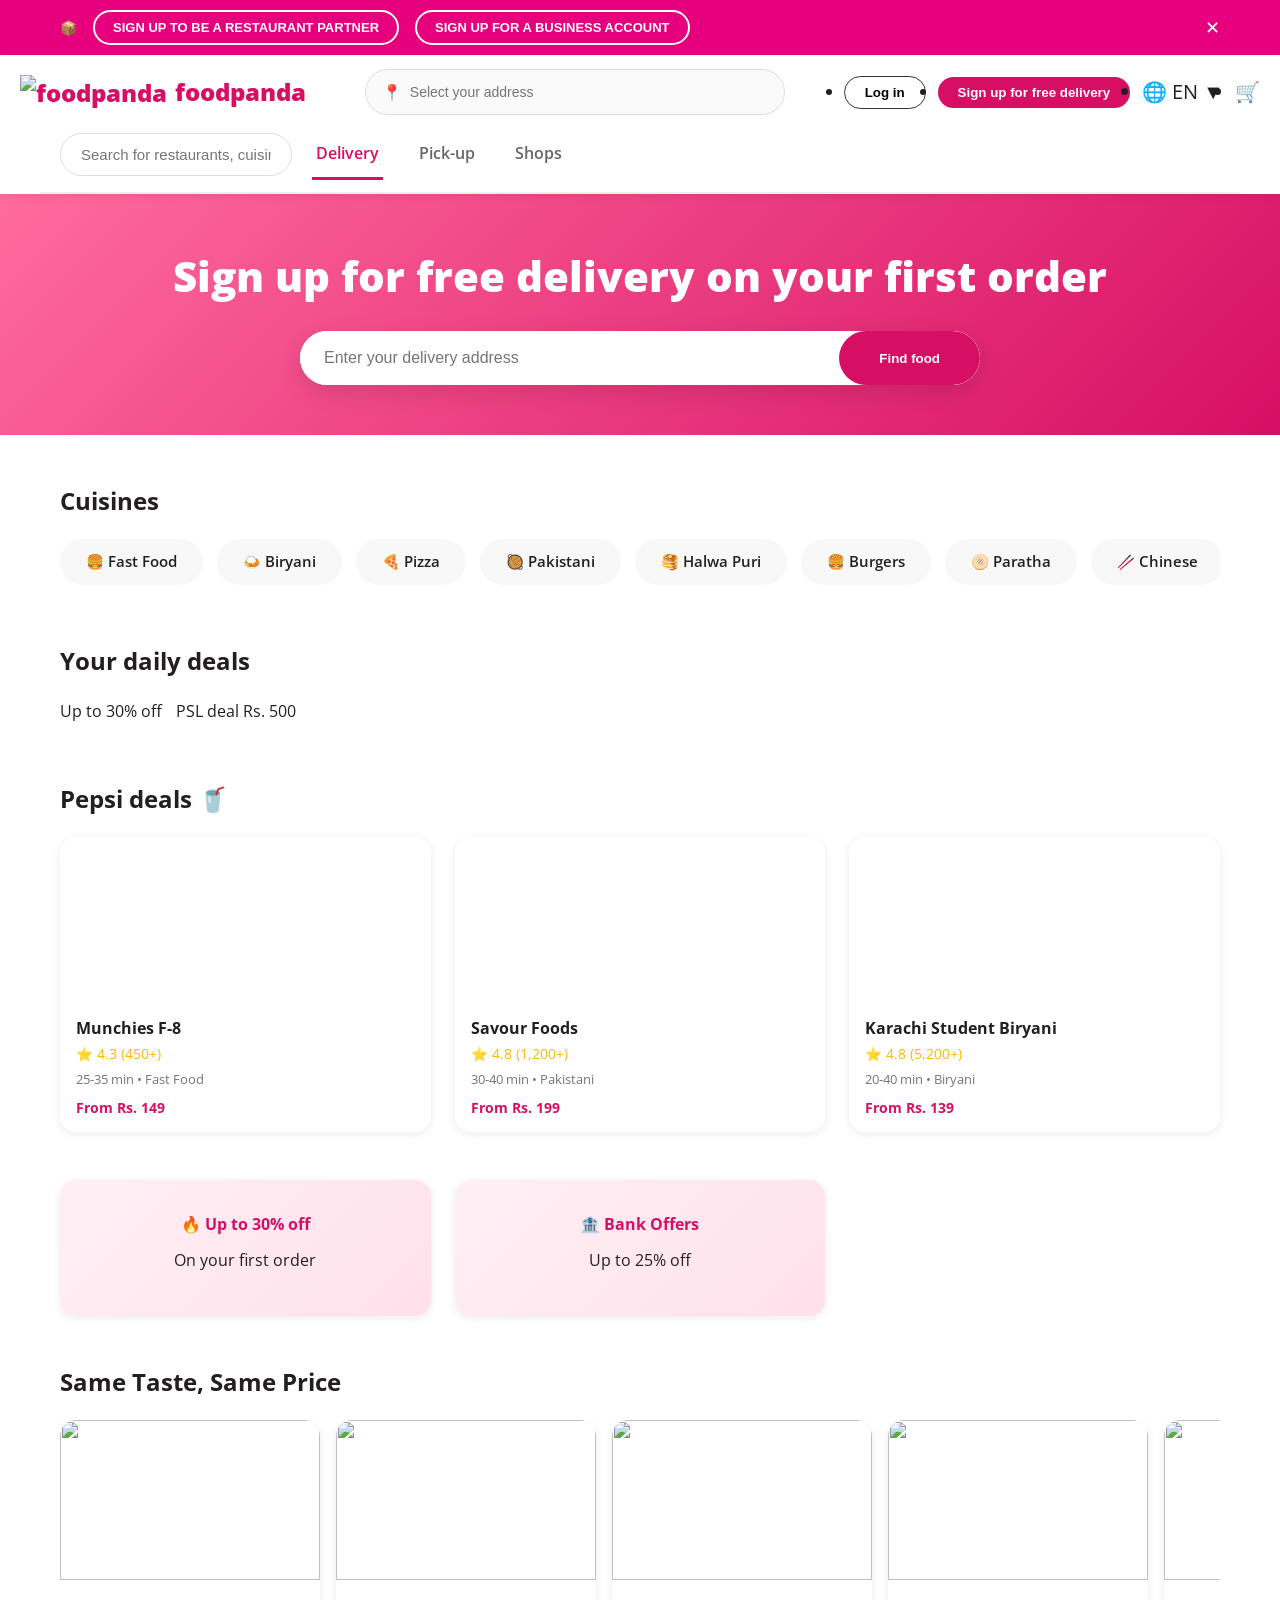
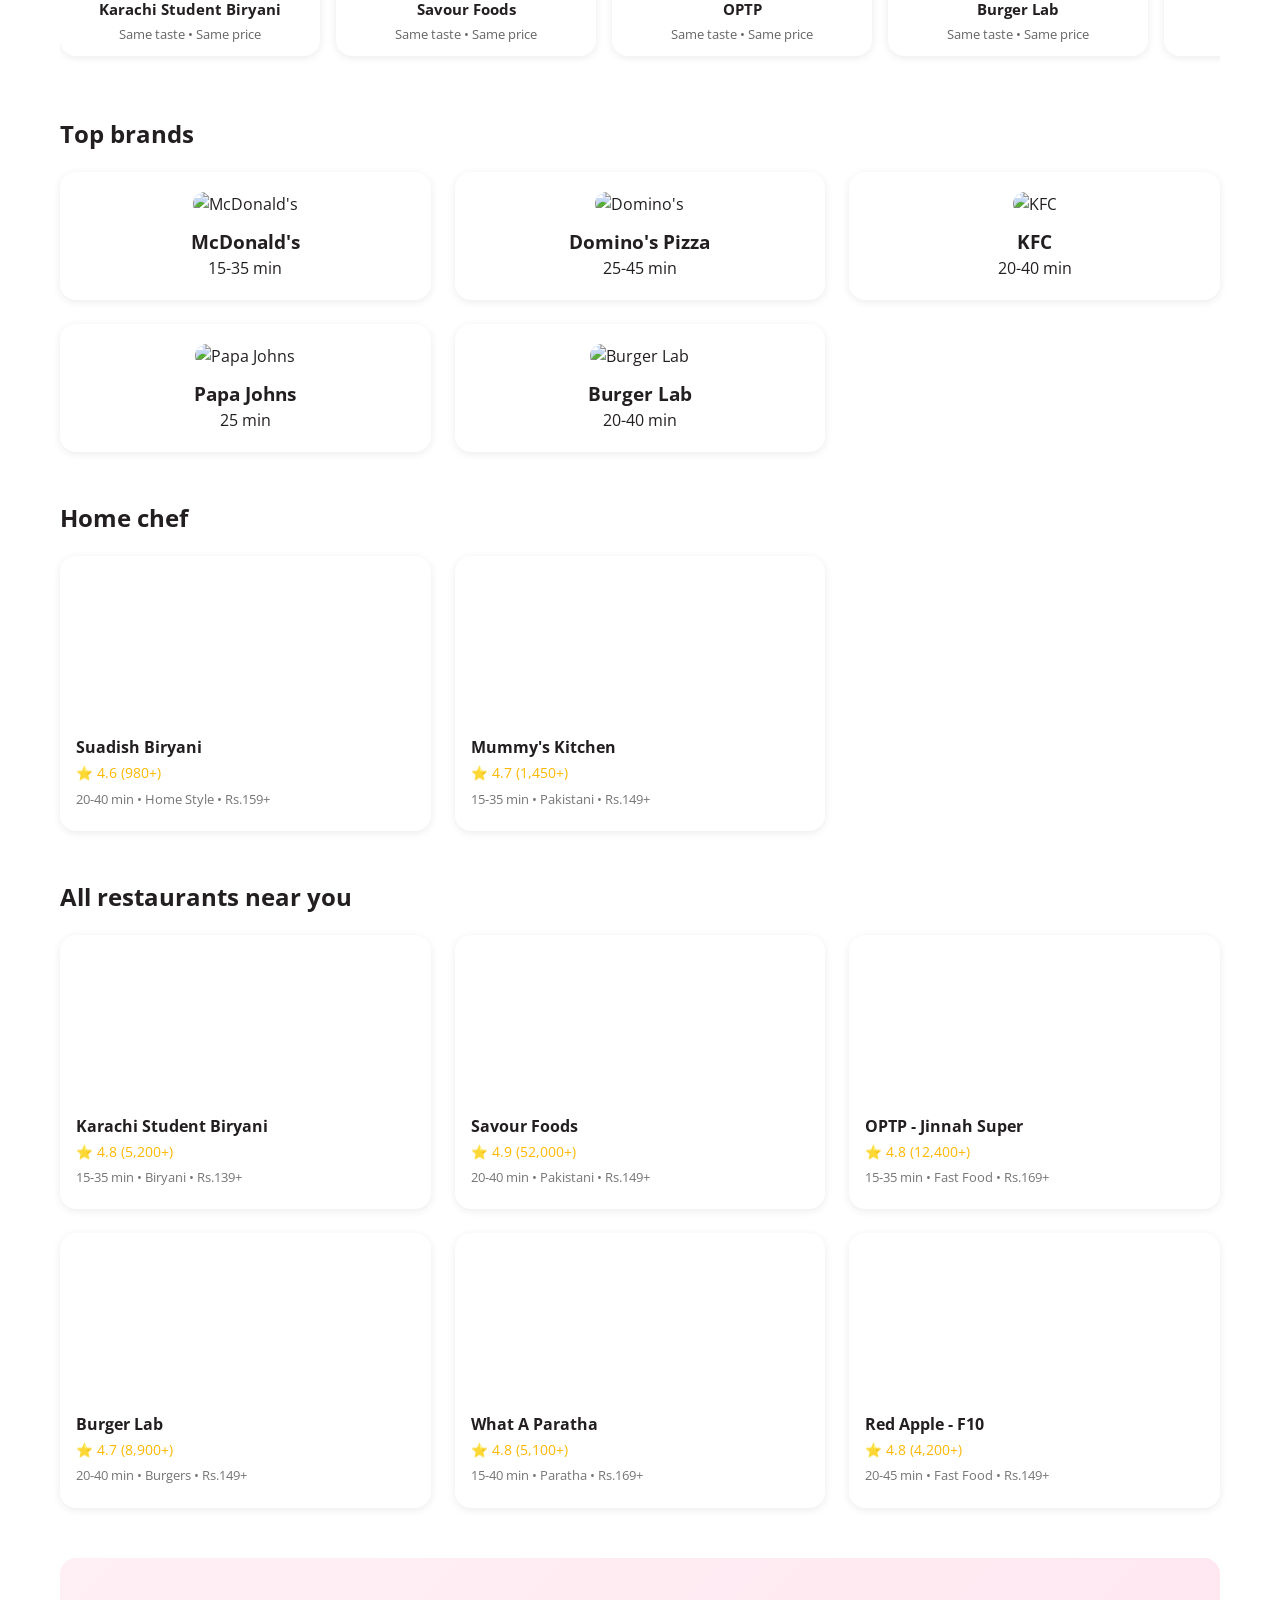
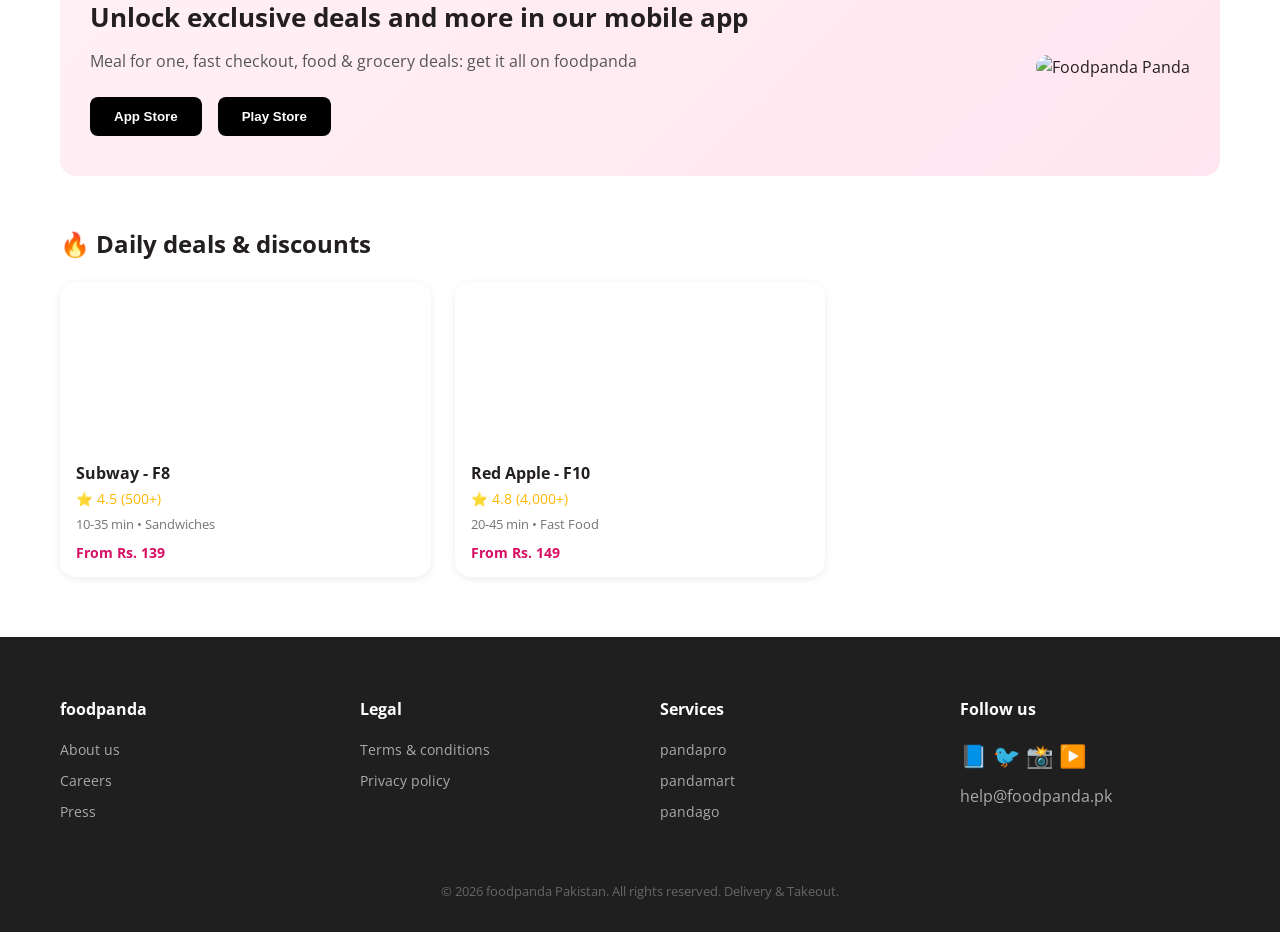
==== commit 5a38aa7c: "Add Same Taste, Same Price horizontal slider with 5 cards" ====
--- a/index.html
+++ b/index.html
@@ -2,29 +2,58 @@
 <html lang="en">
 <head>
     <meta charset="UTF-8">
-    <meta name="viewport" content="width=device-width, initial-scale=1.0, user-scalable=yes">
-    <title>foodpanda | Delivery & Takeout</title>
+    <meta name="viewport" content="width=device-width, initial-scale=1.0">
+    <title>foodpanda | Delivery & Takeout in Karachi</title>
     <link href="https://fonts.googleapis.com/css2?family=Open+Sans:wght@400;500;600;700;800&display=swap" rel="stylesheet">
     <link rel="stylesheet" href="style.css">
 </head>
 <body>
 
-<!-- Unified Navigation -->
+<!-- Top Banner -->
+<div class="top-banner">
+    <div class="banner-container">
+        <span class="banner-icon">📦</span>
+        <button class="banner-btn">SIGN UP TO BE A RESTAURANT PARTNER</button>
+        <button class="banner-btn">SIGN UP FOR A BUSINESS ACCOUNT</button>
+        <span class="banner-close">✕</span>
+    </div>
+</div>
+
+<!-- Navbar -->
 <nav class="navbar">
     <div class="nav-container">
         <div class="logo">
-            <a href="#">foodpanda</a>
+            <img src="https://upload.wikimedia.org/wikipedia/commons/thumb/9/91/Foodpanda_logo.svg/2560px-Foodpanda_logo.svg.png" alt="foodpanda">
+            <span>foodpanda</span>
+        </div>
+        <div class="address">
+            <span>📍</span>
+            <input type="text" placeholder="Select your address">
         </div>
         <ul class="nav-links">
-            <li><a href="#">Log in</a></li>
-            <li><a href="#" style="background: var(--brand-pink); color: white; padding: 8px 16px; border-radius: 40px;">Cart 🛒</a></li>
+            <li><button class="btn-outline">Log in</button></li>
+            <li><button class="btn-primary">Sign up for free delivery</button></li>
+            <li class="lang-selector">🌐 EN ▼</li>
+            <li class="cart">🛒</li>
         </ul>
+    </div>
+
+    <!-- Tabs with Search Bar -->
+    <div class="nav-bottom">
+        <div class="search-bar">
+            <input type="text" placeholder="Search for restaurants, cuisines, and dishes">
+        </div>
+        <div class="tabs-container">
+            <div class="tab active">Delivery</div>
+            <div class="tab">Pick-up</div>
+            <div class="tab">Shops</div>
+        </div>
     </div>
 </nav>
 
 <!-- Hero Section -->
 <section class="hero">
-    <div class="main-container">
+    <div class="hero-content">
         <h1>Sign up for free delivery on your first order</h1>
         <div class="search-container">
             <input type="text" placeholder="Enter your delivery address">
@@ -33,14 +62,11 @@
     </div>
 </section>
 
-<!-- Main Content -->
 <div class="main-container">
 
     <!-- Cuisines Section -->
     <div class="section">
-        <div class="section-header">
-            <h2>Cuisines</h2>
-        </div>
+        <h2 class="section-header">Cuisines</h2>
         <div class="scroll-container">
             <div class="cuisine-card">🍔 Fast Food</div>
             <div class="cuisine-card">🍛 Biryani</div>
@@ -54,307 +80,246 @@
         </div>
     </div>
 
+    <!-- Your daily deals -->
+    <div class="section">
+        <h2 class="section-header">Your daily deals</h2>
+        <div class="scroll-container">
+            <div class="promo-small-card">Up to 30% off</div>
+            <div class="promo-small-card">PSL deal Rs. 500</div>
+        </div>
+    </div>
+
     <!-- Pepsi Deals Section -->
     <div class="section">
-        <div class="section-header">
-            <h2>Pepsi deals 🥤</h2>
-        </div>
-        <div class="restaurant-grid">
-            <div class="restaurant-card">
-                <div class="card-image" style="background-image: linear-gradient(135deg, #f5f5f5, #e0e0e0);"></div>
-                <div class="card-content">
-                    <h3>Munchies</h3>
-                    <div class="rating">⭐ 4.3 (200+)</div>
-                    <div class="details">30-35 min • Fast Food</div>
-                    <div class="price">$5</div>
-                </div>
-            </div>
-            <div class="restaurant-card">
-                <div class="card-image" style="background-image: linear-gradient(135deg, #f5f5f5, #e0e0e0);"></div>
-                <div class="card-content">
-                    <h3>Snack Attack</h3>
-                    <div class="rating">⭐ 4.5 (350+)</div>
-                    <div class="details">40-50 min • Fast Food</div>
-                    <div class="price">$6</div>
-                </div>
-            </div>
-            <div class="restaurant-card">
-                <div class="card-image" style="background-image: linear-gradient(135deg, #f5f5f5, #e0e0e0);"></div>
-                <div class="card-content">
-                    <h3>Burger Feast</h3>
-                    <div class="rating">⭐ 4.7 (500+)</div>
-                    <div class="details">45-55 min • Fast Food</div>
-                    <div class="price">$7</div>
-                </div>
-            </div>
-            <div class="restaurant-card">
-                <div class="card-image" style="background-image: linear-gradient(135deg, #f5f5f5, #e0e0e0);"></div>
-                <div class="card-content">
-                    <h3>Combo Craze</h3>
-                    <div class="rating">⭐ 4.4 (280+)</div>
-                    <div class="details">50-60 min • Fast Food</div>
-                    <div class="price">$8</div>
-                </div>
-            </div>
-            <div class="restaurant-card">
-                <div class="card-image" style="background-image: linear-gradient(135deg, #f5f5f5, #e0e0e0);"></div>
-                <div class="card-content">
-                    <h3>Mega Platter</h3>
-                    <div class="rating">⭐ 4.6 (420+)</div>
-                    <div class="details">55-65 min • Fast Food</div>
-                    <div class="price">$9</div>
-                </div>
-            </div>
-            <div class="restaurant-card">
-                <div class="card-image" style="background-image: linear-gradient(135deg, #f5f5f5, #e0e0e0);"></div>
-                <div class="card-content">
-                    <h3>Family Bucket</h3>
-                    <div class="rating">⭐ 4.8 (600+)</div>
-                    <div class="details">60-70 min • Fast Food</div>
-                    <div class="price">$10</div>
-                </div>
-            </div>
-        </div>
-    </div>
-
-    <!-- Promo Cards Row -->
-    <div class="section">
-        <div class="restaurant-grid">
-            <div class="restaurant-card" style="background: linear-gradient(135deg, #fff0f5, #ffe0eb);">
-                <div class="card-content">
-                    <h3>🔥 Get 25% off</h3>
-                    <div class="details">Min. order Rs. 480</div>
-                    <div class="price">💳</div>
-                </div>
-            </div>
-            <div class="restaurant-card" style="background: linear-gradient(135deg, #f0f5ff, #e0ebff);">
-                <div class="card-content">
-                    <h3>🏦 Bank offers</h3>
-                    <div class="details">Upto 30% off on selected banks</div>
-                    <div class="price">💸</div>
-                </div>
+        <h2 class="section-header">Pepsi deals 🥤</h2>
+        <div class="restaurant-grid">
+            <div class="restaurant-card">
+                <div class="card-image" style="background-image: url('https://via.placeholder.com/300x180/FF6B9D/ffffff?text=Munchies');"></div>
+                <div class="card-content">
+                    <h3>Munchies F-8</h3>
+                    <div class="rating">⭐ 4.3 (450+)</div>
+                    <div class="details">25-35 min • Fast Food</div>
+                    <div class="price">From Rs. 149</div>
+                </div>
+            </div>
+            <div class="restaurant-card">
+                <div class="card-image" style="background-image: url('https://via.placeholder.com/300x180/FF6B9D/ffffff?text=Savour+Foods');"></div>
+                <div class="card-content">
+                    <h3>Savour Foods</h3>
+                    <div class="rating">⭐ 4.8 (1,200+)</div>
+                    <div class="details">30-40 min • Pakistani</div>
+                    <div class="price">From Rs. 199</div>
+                </div>
+            </div>
+            <div class="restaurant-card">
+                <div class="card-image" style="background-image: url('https://via.placeholder.com/300x180/FF6B9D/ffffff?text=Karachi+Student');"></div>
+                <div class="card-content">
+                    <h3>Karachi Student Biryani</h3>
+                    <div class="rating">⭐ 4.8 (5,200+)</div>
+                    <div class="details">20-40 min • Biryani</div>
+                    <div class="price">From Rs. 139</div>
+                </div>
+            </div>
+        </div>
+    </div>
+
+    <!-- Promo Offers -->
+    <div class="section">
+        <div class="restaurant-grid">
+            <div class="restaurant-card promo-card">
+                <div class="card-content" style="text-align:center; padding:32px 20px;">
+                    <h3 style="color:#D70F64;">🔥 Up to 30% off</h3>
+                    <p style="margin:12px 0;">On your first order</p>
+                </div>
+            </div>
+            <div class="restaurant-card promo-card">
+                <div class="card-content" style="text-align:center; padding:32px 20px;">
+                    <h3 style="color:#D70F64;">🏦 Bank Offers</h3>
+                    <p style="margin:12px 0;">Up to 25% off</p>
+                </div>
+            </div>
+        </div>
+    </div>
+
+    <!-- Same Taste, Same Price Slider -->
+    <div class="section">
+        <h2 class="section-header">Same Taste, Same Price</h2>
+        <div class="scroll-container same-taste-slider">
+            <div class="same-taste-card">
+                <img src="https://via.placeholder.com/280x180/FF6B9D/ffffff?text=Karachi+Student" alt="">
+                <h3>Karachi Student Biryani</h3>
+                <p>Same taste • Same price</p>
+            </div>
+            <div class="same-taste-card">
+                <img src="https://via.placeholder.com/280x180/FF6B9D/ffffff?text=Savour+Foods" alt="">
+                <h3>Savour Foods</h3>
+                <p>Same taste • Same price</p>
+            </div>
+            <div class="same-taste-card">
+                <img src="https://via.placeholder.com/280x180/FF6B9D/ffffff?text=OPTP" alt="">
+                <h3>OPTP</h3>
+                <p>Same taste • Same price</p>
+            </div>
+            <div class="same-taste-card">
+                <img src="https://via.placeholder.com/280x180/FF6B9D/ffffff?text=Burger+Lab" alt="">
+                <h3>Burger Lab</h3>
+                <p>Same taste • Same price</p>
+            </div>
+            <div class="same-taste-card">
+                <img src="https://via.placeholder.com/280x180/FF6B9D/ffffff?text=Red+Apple" alt="">
+                <h3>Red Apple</h3>
+                <p>Same taste • Same price</p>
             </div>
         </div>
     </div>
 
     <!-- Top Brands Section -->
     <div class="section">
-        <div class="section-header">
-            <h2>Top brands</h2>
-        </div>
-        <div class="restaurant-grid">
-            <div class="restaurant-card" style="text-align: center;">
-                <div class="card-image" style="height: 80px; background: #f0f0f0; border-radius: 50%; width: 80px; margin: 16px auto 0;"></div>
-                <div class="card-content">
-                    <h3>McDonald's</h3>
-                    <div class="details">15-40 min</div>
-                </div>
-            </div>
-            <div class="restaurant-card" style="text-align: center;">
-                <div class="card-image" style="height: 80px; background: #f0f0f0; border-radius: 50%; width: 80px; margin: 16px auto 0;"></div>
-                <div class="card-content">
-                    <h3>Domino's</h3>
-                    <div class="details">40 min</div>
-                </div>
-            </div>
-            <div class="restaurant-card" style="text-align: center;">
-                <div class="card-image" style="height: 80px; background: #f0f0f0; border-radius: 50%; width: 80px; margin: 16px auto 0;"></div>
-                <div class="card-content">
-                    <h3>Subway</h3>
-                    <div class="details">10-35 min</div>
-                </div>
-            </div>
-            <div class="restaurant-card" style="text-align: center;">
-                <div class="card-image" style="height: 80px; background: #f0f0f0; border-radius: 50%; width: 80px; margin: 16px auto 0;"></div>
-                <div class="card-content">
-                    <h3>KFC</h3>
-                    <div class="details">20-40 min</div>
-                </div>
-            </div>
-            <div class="restaurant-card" style="text-align: center;">
-                <div class="card-image" style="height: 80px; background: #f0f0f0; border-radius: 50%; width: 80px; margin: 16px auto 0;"></div>
-                <div class="card-content">
-                    <h3>Papa Johns</h3>
-                    <div class="details">20 min</div>
-                </div>
-            </div>
-            <div class="restaurant-card" style="text-align: center;">
-                <div class="card-image" style="height: 80px; background: #f0f0f0; border-radius: 50%; width: 80px; margin: 16px auto 0;"></div>
-                <div class="card-content">
-                    <h3>Layers</h3>
-                    <div class="details">10 min</div>
-                </div>
-            </div>
-        </div>
-    </div>
-
-    <!-- Top Shops Section -->
-    <div class="section">
-        <div class="section-header">
-            <h2>Top shops</h2>
-        </div>
-        <div class="scroll-container">
-            <div class="cuisine-card">🛒 Punjab Fresh</div>
-            <div class="cuisine-card">🥬 Fruits & Veg</div>
-            <div class="cuisine-card">⛽ Shell (PK)</div>
-            <div class="cuisine-card">💡 E-lite</div>
-            <div class="cuisine-card">🍰 Allure</div>
-            <div class="cuisine-card">🥤 Juice Land</div>
-        </div>
-    </div>
-
-    <!-- pandapro Section -->
-    <div class="section">
-        <div class="restaurant-card" style="background: #2D2F31; color: white;">
-            <div class="card-content">
-                <h3 style="color: white; font-size: 24px;">pandapro</h3>
-                <div class="details" style="color: #ccc;">Unlimited free delivery & extra discounts</div>
-                <div class="price" style="color: #FF6B9D;">✨ Learn more →</div>
-            </div>
-        </div>
-    </div>
-
-    <!-- App Download Section -->
-    <div class="section">
-        <div class="restaurant-card" style="background: linear-gradient(105deg, #FCE5EC 0%, #FEDCE5 100%);">
-            <div class="card-content">
-                <h3>Get the app</h3>
-                <div class="details">Exclusive deals, faster checkout, and more</div>
-                <div style="margin-top: 12px;">📱 App Store & Google Play</div>
-                <div style="margin-top: 12px; background: white; border-radius: 20px; padding: 8px 12px; display: inline-block;">📲 QR Code</div>
+        <h2 class="section-header">Top brands</h2>
+        <div class="restaurant-grid brand-grid">
+            <div class="restaurant-card brand-card-item">
+                <img src="https://via.placeholder.com/80x80/FF6B9D/ffffff?text=McD" alt="McDonald's">
+                <h3>McDonald's</h3>
+                <p>15-35 min</p>
+            </div>
+            <div class="restaurant-card brand-card-item">
+                <img src="https://via.placeholder.com/80x80/FF6B9D/ffffff?text=Domino's" alt="Domino's">
+                <h3>Domino's Pizza</h3>
+                <p>25-45 min</p>
+            </div>
+            <div class="restaurant-card brand-card-item">
+                <img src="https://via.placeholder.com/80x80/FF6B9D/ffffff?text=KFC" alt="KFC">
+                <h3>KFC</h3>
+                <p>20-40 min</p>
+            </div>
+            <div class="restaurant-card brand-card-item">
+                <img src="https://via.placeholder.com/80x80/FF6B9D/ffffff?text=Papa" alt="Papa Johns">
+                <h3>Papa Johns</h3>
+                <p>25 min</p>
+            </div>
+            <div class="restaurant-card brand-card-item">
+                <img src="https://via.placeholder.com/80x80/FF6B9D/ffffff?text=BurgerLab" alt="Burger Lab">
+                <h3>Burger Lab</h3>
+                <p>20-40 min</p>
+            </div>
+        </div>
+    </div>
+
+    <!-- Home Chef Section -->
+    <div class="section">
+        <h2 class="section-header">Home chef</h2>
+        <div class="restaurant-grid">
+            <div class="restaurant-card">
+                <div class="card-image" style="background-image: url('https://via.placeholder.com/300x180/2ecc71/ffffff?text=Suadish+Biryani');"></div>
+                <div class="card-content">
+                    <h3>Suadish Biryani</h3>
+                    <div class="rating">⭐ 4.6 (980+)</div>
+                    <div class="details">20-40 min • Home Style • Rs.159+</div>
+                </div>
+            </div>
+            <div class="restaurant-card">
+                <div class="card-image" style="background-image: url('https://via.placeholder.com/300x180/e67e22/ffffff?text=Mummy%27s+Kitchen');"></div>
+                <div class="card-content">
+                    <h3>Mummy's Kitchen</h3>
+                    <div class="rating">⭐ 4.7 (1,450+)</div>
+                    <div class="details">15-35 min • Pakistani • Rs.149+</div>
+                </div>
             </div>
         </div>
     </div>
 
     <!-- All Restaurants Section -->
     <div class="section">
-        <div class="section-header">
-            <h2>All restaurants near you</h2>
-        </div>
-        <div class="restaurant-grid">
-            <div class="restaurant-card">
-                <div class="card-image" style="background-image: linear-gradient(135deg, #ddd, #ccc);"></div>
-                <div class="card-content">
-                    <h3>Suadish Biryani</h3>
-                    <div class="rating">⭐ 4.4 (500+)</div>
-                    <div class="details">5-25 min • Pakistani • Rs.139</div>
-                </div>
-            </div>
-            <div class="restaurant-card">
-                <div class="card-image" style="background-image: linear-gradient(135deg, #ddd, #ccc);"></div>
+        <h2 class="section-header">All restaurants near you</h2>
+        <div class="restaurant-grid">
+            <div class="restaurant-card">
+                <div class="card-image" style="background-image: url('https://via.placeholder.com/300x180/e74c3c/ffffff?text=Karachi+Student+Biryani');"></div>
                 <div class="card-content">
                     <h3>Karachi Student Biryani</h3>
-                    <div class="rating">⭐ 4.8 (5000+)</div>
-                    <div class="details">10-35 min • Pakistani • Rs.139</div>
-                </div>
-            </div>
-            <div class="restaurant-card">
-                <div class="card-image" style="background-image: linear-gradient(135deg, #ddd, #ccc);"></div>
+                    <div class="rating">⭐ 4.8 (5,200+)</div>
+                    <div class="details">15-35 min • Biryani • Rs.139+</div>
+                </div>
+            </div>
+            <div class="restaurant-card">
+                <div class="card-image" style="background-image: url('https://via.placeholder.com/300x180/2ecc71/ffffff?text=Savour+Foods');"></div>
                 <div class="card-content">
                     <h3>Savour Foods</h3>
-                    <div class="rating">⭐ 4.9 (50000+)</div>
-                    <div class="details">10-35 min • Pakistani • Rs.149</div>
-                </div>
-            </div>
-            <div class="restaurant-card">
-                <div class="card-image" style="background-image: linear-gradient(135deg, #ddd, #ccc);"></div>
-                <div class="card-content">
-                    <h3>Khabbay Ki Sajji</h3>
-                    <div class="rating">⭐ 4.9 (4000+)</div>
-                    <div class="details">15-40 min • Pakistani • Rs.149</div>
-                </div>
-            </div>
-            <div class="restaurant-card">
-                <div class="card-image" style="background-image: linear-gradient(135deg, #ddd, #ccc);"></div>
+                    <div class="rating">⭐ 4.9 (52,000+)</div>
+                    <div class="details">20-40 min • Pakistani • Rs.149+</div>
+                </div>
+            </div>
+            <div class="restaurant-card">
+                <div class="card-image" style="background-image: url('https://via.placeholder.com/300x180/3498db/ffffff?text=OPTP');"></div>
+                <div class="card-content">
+                    <h3>OPTP - Jinnah Super</h3>
+                    <div class="rating">⭐ 4.8 (12,400+)</div>
+                    <div class="details">15-35 min • Fast Food • Rs.169+</div>
+                </div>
+            </div>
+            <div class="restaurant-card">
+                <div class="card-image" style="background-image: url('https://via.placeholder.com/300x180/f39c12/ffffff?text=Burger+Lab');"></div>
+                <div class="card-content">
+                    <h3>Burger Lab</h3>
+                    <div class="rating">⭐ 4.7 (8,900+)</div>
+                    <div class="details">20-40 min • Burgers • Rs.149+</div>
+                </div>
+            </div>
+            <div class="restaurant-card">
+                <div class="card-image" style="background-image: url('https://via.placeholder.com/300x180/9b59b6/ffffff?text=What+A+Paratha');"></div>
                 <div class="card-content">
                     <h3>What A Paratha</h3>
-                    <div class="rating">⭐ 4.8 (5000+)</div>
-                    <div class="details">15-40 min • Pakistani • Rs.169</div>
-                </div>
-            </div>
-            <div class="restaurant-card">
-                <div class="card-image" style="background-image: linear-gradient(135deg, #ddd, #ccc);"></div>
-                <div class="card-content">
-                    <h3>OPTP - Jinnah Super</h3>
-                    <div class="rating">⭐ 4.8 (10000+)</div>
-                    <div class="details">15-40 min • Fast Food • Rs.169</div>
-                </div>
-            </div>
-            <div class="restaurant-card">
-                <div class="card-image" style="background-image: linear-gradient(135deg, #ddd, #ccc);"></div>
-                <div class="card-content">
-                    <h3>Burger Lab</h3>
-                    <div class="rating">⭐ 4.7 (1000+)</div>
-                    <div class="details">20 min • Burgers • Rs.149</div>
-                </div>
-            </div>
-            <div class="restaurant-card">
-                <div class="card-image" style="background-image: linear-gradient(135deg, #ddd, #ccc);"></div>
-                <div class="card-content">
-                    <h3>Lahori Tikka</h3>
-                    <div class="rating">⭐ 4.8 (1000+)</div>
-                    <div class="details">5-30 min • Pakistani • Rs.139</div>
-                </div>
+                    <div class="rating">⭐ 4.8 (5,100+)</div>
+                    <div class="details">15-40 min • Paratha • Rs.169+</div>
+                </div>
+            </div>
+            <div class="restaurant-card">
+                <div class="card-image" style="background-image: url('https://via.placeholder.com/300x180/e67e22/ffffff?text=Red+Apple');"></div>
+                <div class="card-content">
+                    <h3>Red Apple - F10</h3>
+                    <div class="rating">⭐ 4.8 (4,200+)</div>
+                    <div class="details">20-45 min • Fast Food • Rs.149+</div>
+                </div>
+            </div>
+        </div>
+    </div>
+
+    <!-- Mobile App Promotion -->
+    <div class="app-promo-section">
+        <div class="app-promo-content">
+            <div class="app-promo-text">
+                <h2>Unlock exclusive deals and more in our mobile app</h2>
+                <p>Meal for one, fast checkout, food & grocery deals: get it all on foodpanda</p>
+                <div class="app-buttons">
+                    <button class="app-store-btn">App Store</button>
+                    <button class="play-store-btn">Play Store</button>
+                </div>
+            </div>
+            <div class="app-promo-image">
+                <img src="https://via.placeholder.com/280x280/FF6B9D/ffffff?text=Foodpanda+Panda" alt="Foodpanda Panda">
             </div>
         </div>
     </div>
 
     <!-- Daily Deals Section -->
     <div class="section">
-        <div class="section-header">
-            <h2>🔥 Daily deals & discounts</h2>
-        </div>
-        <div class="restaurant-grid">
-            <div class="restaurant-card">
-                <div class="card-image" style="background-image: linear-gradient(135deg, #ddd, #ccc);"></div>
+        <h2 class="section-header">🔥 Daily deals & discounts</h2>
+        <div class="restaurant-grid">
+            <div class="restaurant-card">
+                <div class="card-image" style="background-image: url('https://via.placeholder.com/300x180/3498db/ffffff?text=Subway');"></div>
                 <div class="card-content">
                     <h3>Subway - F8</h3>
                     <div class="rating">⭐ 4.5 (500+)</div>
-                    <div class="details">10-35 min • Sandwiches • Rs.139</div>
-                </div>
-            </div>
-            <div class="restaurant-card">
-                <div class="card-image" style="background-image: linear-gradient(135deg, #ddd, #ccc);"></div>
-                <div class="card-content">
-                    <h3>XO Chinese Chips</h3>
-                    <div class="rating">⭐ 4.8 (100+)</div>
-                    <div class="details">10-35 min • Chinese • Rs.139</div>
-                </div>
-            </div>
-            <div class="restaurant-card">
-                <div class="card-image" style="background-image: linear-gradient(135deg, #ddd, #ccc);"></div>
-                <div class="card-content">
-                    <h3>Juice Land - Bluearea</h3>
-                    <div class="rating">⭐ 4.9 (500+)</div>
-                    <div class="details">5-30 min • Healthy • Rs.149</div>
-                </div>
-            </div>
-            <div class="restaurant-card">
-                <div class="card-image" style="background-image: linear-gradient(135deg, #ddd, #ccc);"></div>
+                    <div class="details">10-35 min • Sandwiches</div>
+                    <div class="price">From Rs. 139</div>
+                </div>
+            </div>
+            <div class="restaurant-card">
+                <div class="card-image" style="background-image: url('https://via.placeholder.com/300x180/e67e22/ffffff?text=Red+Apple');"></div>
                 <div class="card-content">
                     <h3>Red Apple - F10</h3>
-                    <div class="rating">⭐ 4.8 (4000+)</div>
-                    <div class="details">20-45 min • Fast Food • Rs.149</div>
-                </div>
-            </div>
-        </div>
-    </div>
-
-    <!-- Brand Partnership Section -->
-    <div class="section">
-        <div class="restaurant-grid">
-            <div class="restaurant-card" style="background: #ffe6f0;">
-                <div class="card-content">
-                    <h3>🥤 Pepsi® x foodpanda</h3>
-                    <div class="details">Get up to 40% off on combo meals</div>
-                    <div class="price">🎯</div>
-                </div>
-            </div>
-            <div class="restaurant-card" style="background: #f0f2f5;">
-                <div class="card-content">
-                    <h3>🏆 F7 Gourmet selection</h3>
-                    <div class="details">Exclusive premium restaurants</div>
-                    <div class="price">✨</div>
+                    <div class="rating">⭐ 4.8 (4,000+)</div>
+                    <div class="details">20-45 min • Fast Food</div>
+                    <div class="price">From Rs. 149</div>
                 </div>
             </div>
         </div>
@@ -376,7 +341,6 @@
                 <h4>Legal</h4>
                 <a href="#">Terms & conditions</a>
                 <a href="#">Privacy policy</a>
-                <a href="#">Cookies</a>
             </div>
             <div class="footer-col">
                 <h4>Services</h4>
@@ -386,10 +350,8 @@
             </div>
             <div class="footer-col">
                 <h4>Follow us</h4>
-                <div style="display: flex; gap: 20px; font-size: 24px;">
-                    <span>📘</span> <span>🐦</span> <span>📸</span> <span>▶️</span>
-                </div>
-                <div style="margin-top: 16px;">📞 help@foodpanda.pk</div>
+                <div class="social-icons">📘 🐦 📸 ▶️</div>
+                <div class="contact-email">help@foodpanda.pk</div>
             </div>
         </div>
         <div class="copyright">
--- a/style.css
+++ b/style.css
@@ -6,9 +6,8 @@
     --neutral-grey: #757575;
     --light-grey: #F8F8F8;
     --white: #FFFFFF;
-    --shadow-sm: 0 1px 3px rgba(0,0,0,0.08);
-    --shadow-md: 0 8px 20px rgba(0,0,0,0.12);
-    --transition: all 0.3s ease;
+    --shadow-sm: 0 2px 8px rgba(0,0,0,0.08);
+    --shadow-md: 0 8px 25px rgba(0,0,0,0.12);
 }
 
 /* Reset & Base */
@@ -23,244 +22,449 @@
     color: var(--neutral-black);
     background-color: var(--white);
     line-height: 1.5;
-    -webkit-font-smoothing: antialiased;
-}
-
-/* Layout Containers */
+}
+
+/* Containers */
 .main-container {
     max-width: 1200px;
     margin: 0 auto;
     padding: 0 20px;
 }
 
-/* Unified Navigation */
+/* Top Banner */
+.top-banner {
+    background: #e6007e;
+    color: white;
+    padding: 10px 0;
+    font-size: 14px;
+}
+
+.banner-container {
+    max-width: 1200px;
+    margin: 0 auto;
+    display: flex;
+    align-items: center;
+    gap: 16px;
+    padding: 0 20px;
+    flex-wrap: wrap;
+    position: relative;
+}
+
+.banner-btn {
+    background: transparent;
+    border: 2px solid white;
+    color: white;
+    padding: 8px 18px;
+    border-radius: 40px;
+    cursor: pointer;
+    font-weight: 600;
+    font-size: 13px;
+}
+
+.banner-close {
+    position: absolute;
+    right: 20px;
+    cursor: pointer;
+    font-size: 18px;
+}
+
+/* Navbar */
 .navbar {
-    background-color: var(--white);
-    box-shadow: 0 1px 0 rgba(0,0,0,0.05);
+    background: white;
+    box-shadow: var(--shadow-sm);
     position: sticky;
     top: 0;
     z-index: 1000;
-    padding: 16px 0;
 }
 
 .nav-container {
-    max-width: 1200px;
-    margin: 0 auto;
-    padding: 0 20px;
     display: flex;
     align-items: center;
     justify-content: space-between;
-}
-
-.logo a {
+    flex-wrap: wrap;
+    gap: 16px;
+    padding: 14px 20px;
+}
+
+.logo {
+    display: flex;
+    align-items: center;
+    gap: 8px;
     font-size: 24px;
     font-weight: 800;
     color: var(--brand-pink);
-    text-decoration: none;
-    letter-spacing: -0.5px;
+}
+
+.logo img {
+    height: 34px;
+}
+
+.address {
+    display: flex;
+    align-items: center;
+    gap: 8px;
+    border: 1px solid #ddd;
+    padding: 10px 16px;
+    border-radius: 30px;
+    flex: 1;
+    max-width: 420px;
+    background: #fafafa;
+}
+
+.address input {
+    border: none;
+    outline: none;
+    background: transparent;
+    width: 100%;
+    font-size: 14px;
 }
 
 .nav-links {
     display: flex;
-    list-style: none;
-    gap: 24px;
-}
-
-.nav-links a {
-    text-decoration: none;
-    color: var(--neutral-black);
-    font-size: 14px;
-    font-weight: 600;
-    transition: var(--transition);
-}
-
-.nav-links a:hover {
+    align-items: center;
+    gap: 12px;
+    flex-wrap: wrap;
+}
+
+.btn-outline {
+    background: white;
+    border: 1px solid #333;
+    border-radius: 30px;
+    padding: 8px 20px;
+    font-weight: 600;
+    cursor: pointer;
+}
+
+.btn-primary {
+    background: var(--brand-pink);
+    color: white;
+    border: none;
+    border-radius: 30px;
+    padding: 8px 20px;
+    font-weight: 600;
+    cursor: pointer;
+}
+
+.lang-selector, .cart {
+    font-size: 20px;
+    cursor: pointer;
+}
+
+/* Nav Bottom - Tabs with Search */
+.nav-bottom {
+    max-width: 1200px;
+    margin: 0 auto;
+    padding: 0 20px 12px;
+    display: flex;
+    align-items: center;
+    gap: 20px;
+    flex-wrap: wrap;
+    border-bottom: 2px solid #eee;
+}
+
+.search-bar input {
+    width: 100%;
+    padding: 12px 20px;
+    border: 1px solid #ddd;
+    border-radius: 30px;
+    font-size: 15px;
+    outline: none;
+}
+
+.tabs-container {
+    display: flex;
+    gap: 32px;
+}
+
+.tab {
+    padding: 12px 4px;
+    font-weight: 600;
+    color: #666;
+    cursor: pointer;
+    white-space: nowrap;
+}
+
+.tab.active {
     color: var(--brand-pink);
-}
-
-/* Hero Section */
+    border-bottom: 3px solid var(--brand-pink);
+}
+
+/* Hero */
 .hero {
-    background: linear-gradient(135deg, #FF6B9D 0%, var(--brand-pink) 100%);
-    padding: 80px 20px;
+    background: linear-gradient(135deg, #FF6B9D, #D70F64);
+    color: white;
+    padding: 50px 20px;
     text-align: center;
-    color: var(--white);
-    margin-bottom: 40px;
 }
 
 .hero h1 {
-    font-size: clamp(24px, 5vw, 42px);
-    font-weight: 700;
+    font-size: clamp(28px, 5vw, 42px);
+    font-weight: 800;
     margin-bottom: 24px;
 }
 
 .search-container {
-    display: flex;
-    max-width: 600px;
+    max-width: 680px;
     margin: 0 auto;
-    background: var(--white);
-    padding: 8px;
-    border-radius: 12px;
+    display: flex;
+    background: white;
+    border-radius: 50px;
+    overflow: hidden;
     box-shadow: var(--shadow-md);
 }
 
 .search-container input {
     flex: 1;
     border: none;
-    padding: 12px;
+    padding: 18px 24px;
+    font-size: 16px;
     outline: none;
+}
+
+.search-container button {
+    background: var(--brand-pink);
+    color: white;
+    border: none;
+    padding: 0 40px;
+    font-weight: 700;
+    cursor: pointer;
+}
+
+/* Sections */
+.section {
+    margin: 48px 0;
+}
+
+.section-header {
+    font-size: 24px;
+    font-weight: 700;
+    margin-bottom: 20px;
+}
+
+/* Scroll Container */
+.scroll-container {
+    display: flex;
+    gap: 14px;
+    overflow-x: auto;
+    padding-bottom: 10px;
+    scrollbar-width: none;
+}
+
+.scroll-container::-webkit-scrollbar {
+    display: none;
+}
+
+.cuisine-card {
+    flex-shrink: 0;
+    padding: 12px 26px;
+    background: var(--light-grey);
+    border-radius: 50px;
+    font-weight: 600;
+    font-size: 14.5px;
+    white-space: nowrap;
+    cursor: pointer;
+    transition: all 0.3s ease;
+}
+
+.cuisine-card:hover {
+    background: var(--brand-pink);
+    color: white;
+}
+
+/* Restaurant Grid */
+.restaurant-grid {
+    display: grid;
+    grid-template-columns: repeat(auto-fill, minmax(280px, 1fr));
+    gap: 24px;
+}
+
+.restaurant-card {
+    background: white;
+    border-radius: 16px;
+    overflow: hidden;
+    box-shadow: var(--shadow-sm);
+    transition: all 0.3s ease;
+}
+
+.restaurant-card:hover {
+    transform: translateY(-6px);
+    box-shadow: var(--shadow-md);
+}
+
+.card-image {
+    height: 165px;
+    background-size: cover;
+    background-position: center;
+}
+
+.card-content {
+    padding: 14px 16px;
+}
+
+.card-content h3 {
     font-size: 16px;
-}
-
-.btn-primary {
-    background-color: var(--brand-pink);
-    color: var(--white);
+    font-weight: 700;
+    margin-bottom: 4px;
+}
+
+.rating {
+    color: #FFB800;
+    font-size: 13.5px;
+}
+
+.details {
+    color: var(--neutral-grey);
+    font-size: 12.8px;
+    margin: 6px 0 8px;
+}
+
+.price {
+    color: var(--brand-pink);
+    font-weight: 700;
+    font-size: 14px;
+}
+
+/* Promo Card */
+.promo-card {
+    background: linear-gradient(135deg, #fff0f5, #ffe0eb);
+}
+
+/* Same Taste Slider */
+.same-taste-slider {
+    display: flex;
+    gap: 16px;
+    overflow-x: auto;
+    padding-bottom: 12px;
+    scrollbar-width: none;
+}
+
+.same-taste-slider::-webkit-scrollbar {
+    display: none;
+}
+
+.same-taste-card {
+    flex: 0 0 auto;
+    width: 260px;
+    background: white;
+    border-radius: 16px;
+    overflow: hidden;
+    box-shadow: var(--shadow-sm);
+    text-align: center;
+}
+
+.same-taste-card img {
+    width: 100%;
+    height: 160px;
+    object-fit: cover;
+}
+
+.same-taste-card h3 {
+    font-size: 15px;
+    margin: 12px 8px 4px;
+}
+
+.same-taste-card p {
+    font-size: 13px;
+    color: #666;
+    margin-bottom: 12px;
+}
+
+/* Brand Grid */
+.brand-grid .restaurant-card {
+    text-align: center;
+    padding: 20px 10px;
+}
+
+.brand-grid img {
+    width: 70px;
+    height: 70px;
+    border-radius: 12px;
+    margin-bottom: 12px;
+    object-fit: contain;
+}
+
+/* App Promo */
+.app-promo-section {
+    background: linear-gradient(135deg, #fff0f5, #ffe6f0);
+    border-radius: 16px;
+    padding: 40px 30px;
+    margin: 50px 0;
+}
+
+.app-promo-content {
+    display: flex;
+    align-items: center;
+    justify-content: space-between;
+    flex-wrap: wrap;
+    gap: 40px;
+}
+
+.app-promo-text h2 {
+    font-size: 26px;
+    font-weight: 700;
+    margin-bottom: 12px;
+}
+
+.app-promo-text p {
+    font-size: 16px;
+    color: #555;
+    margin-bottom: 24px;
+}
+
+.app-buttons button {
+    background: #000;
+    color: white;
     border: none;
     padding: 12px 24px;
     border-radius: 8px;
-    font-weight: 700;
-    cursor: pointer;
-    transition: var(--transition);
-}
-
-.btn-primary:hover {
-    background-color: var(--brand-pink-hover);
-}
-
-/* Content Sections */
-.section {
-    margin-bottom: 50px;
-}
-
-.section-header h2 {
-    font-size: 24px;
-    margin-bottom: 20px;
-    font-weight: 700;
-}
-
-/* Horizontal Scroll */
-.scroll-container {
-    display: flex;
-    gap: 16px;
-    overflow-x: auto;
-    padding-bottom: 12px;
-    scrollbar-width: none; /* Firefox */
-}
-
-.scroll-container::-webkit-scrollbar {
-    display: none; /* Chrome/Safari */
-}
-
-.cuisine-card {
-    flex: 0 0 auto;
-    padding: 10px 20px;
-    background: var(--light-grey);
-    border-radius: 25px;
-    font-weight: 600;
-    cursor: pointer;
-    transition: var(--transition);
-}
-
-.cuisine-card:hover {
-    background: var(--brand-pink);
-    color: var(--white);
-}
-
-/* Grid Systems */
-.restaurant-grid {
-    display: grid;
-    grid-template-columns: repeat(auto-fill, minmax(260px, 1fr));
-    gap: 24px;
-}
-
-.restaurant-card {
-    border-radius: 12px;
-    overflow: hidden;
-    transition: var(--transition);
-    box-shadow: var(--shadow-sm);
-    border: 1px solid #eee;
-}
-
-.restaurant-card:hover {
-    transform: translateY(-5px);
-    box-shadow: var(--shadow-md);
-}
-
-.card-image {
-    height: 160px;
-    background: #ddd;
-    background-size: cover;
-    background-position: center;
-}
-
-.card-content {
-    padding: 16px;
-}
-
-.card-content h3 {
-    font-size: 16px;
-    margin-bottom: 4px;
-}
-
-.rating {
-    color: #FFB800;
-    font-size: 13px;
-    font-weight: 700;
-}
-
-.details {
-    color: var(--neutral-grey);
-    font-size: 12px;
-    margin: 8px 0;
-}
-
-.price {
-    font-weight: 700;
-    color: var(--brand-pink);
+    font-weight: 600;
+    margin-right: 12px;
+    cursor: pointer;
+}
+
+.app-promo-image img {
+    max-width: 100%;
+    border-radius: 20px;
 }
 
 /* Footer */
 footer {
-    background: var(--neutral-black);
+    background: #1f1f1f;
     color: #aaa;
-    padding: 60px 0 20px;
+    padding: 60px 20px 30px;
     margin-top: 60px;
 }
 
 .footer-grid {
+    max-width: 1200px;
+    margin: 0 auto;
     display: grid;
-    grid-template-columns: repeat(auto-fit, minmax(200px, 1fr));
+    grid-template-columns: repeat(auto-fit, minmax(180px, 1fr));
     gap: 40px;
-    border-bottom: 1px solid #444;
-    padding-bottom: 40px;
 }
 
 .footer-col h4 {
-    color: var(--white);
-    margin-bottom: 20px;
+    color: white;
+    margin-bottom: 18px;
+    font-size: 16px;
 }
 
 .footer-col a {
-    color: inherit;
+    color: #aaa;
     text-decoration: none;
     display: block;
     margin-bottom: 10px;
     font-size: 14px;
 }
 
-.footer-col a:hover {
-    color: var(--brand-pink);
+.social-icons {
+    font-size: 22px;
+    margin: 12px 0;
 }
 
 .copyright {
     text-align: center;
-    padding-top: 20px;
-    font-size: 12px;
-}
-
-/* Responsive Overrides */
-@media (max-width: 768px) {
-    .nav-links { display: none; }
-    .search-container { flex-direction: column; gap: 10px; background: transparent; box-shadow: none; }
-    .search-container input { border-radius: 8px; }
-    .restaurant-grid { grid-template-columns: 1fr; }
+    margin-top: 50px;
+    font-size: 13px;
+    color: #666;
 }
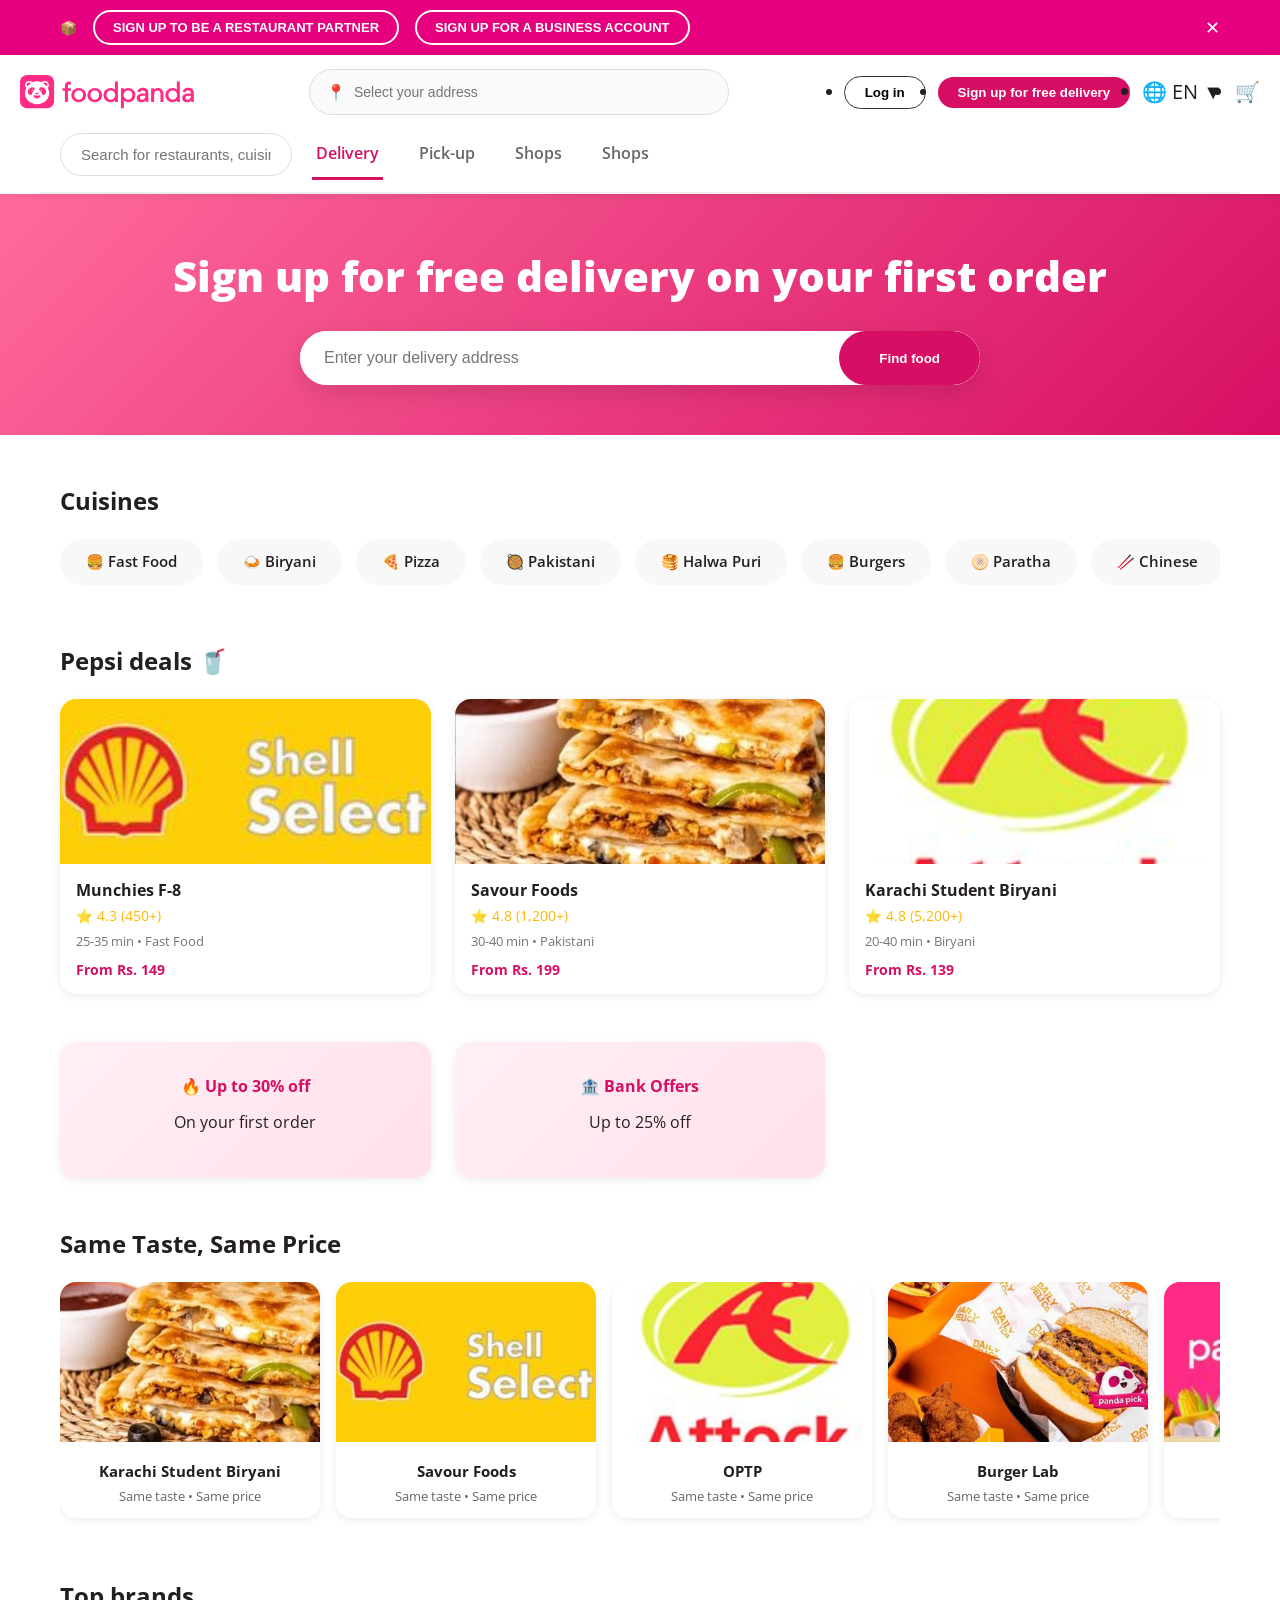
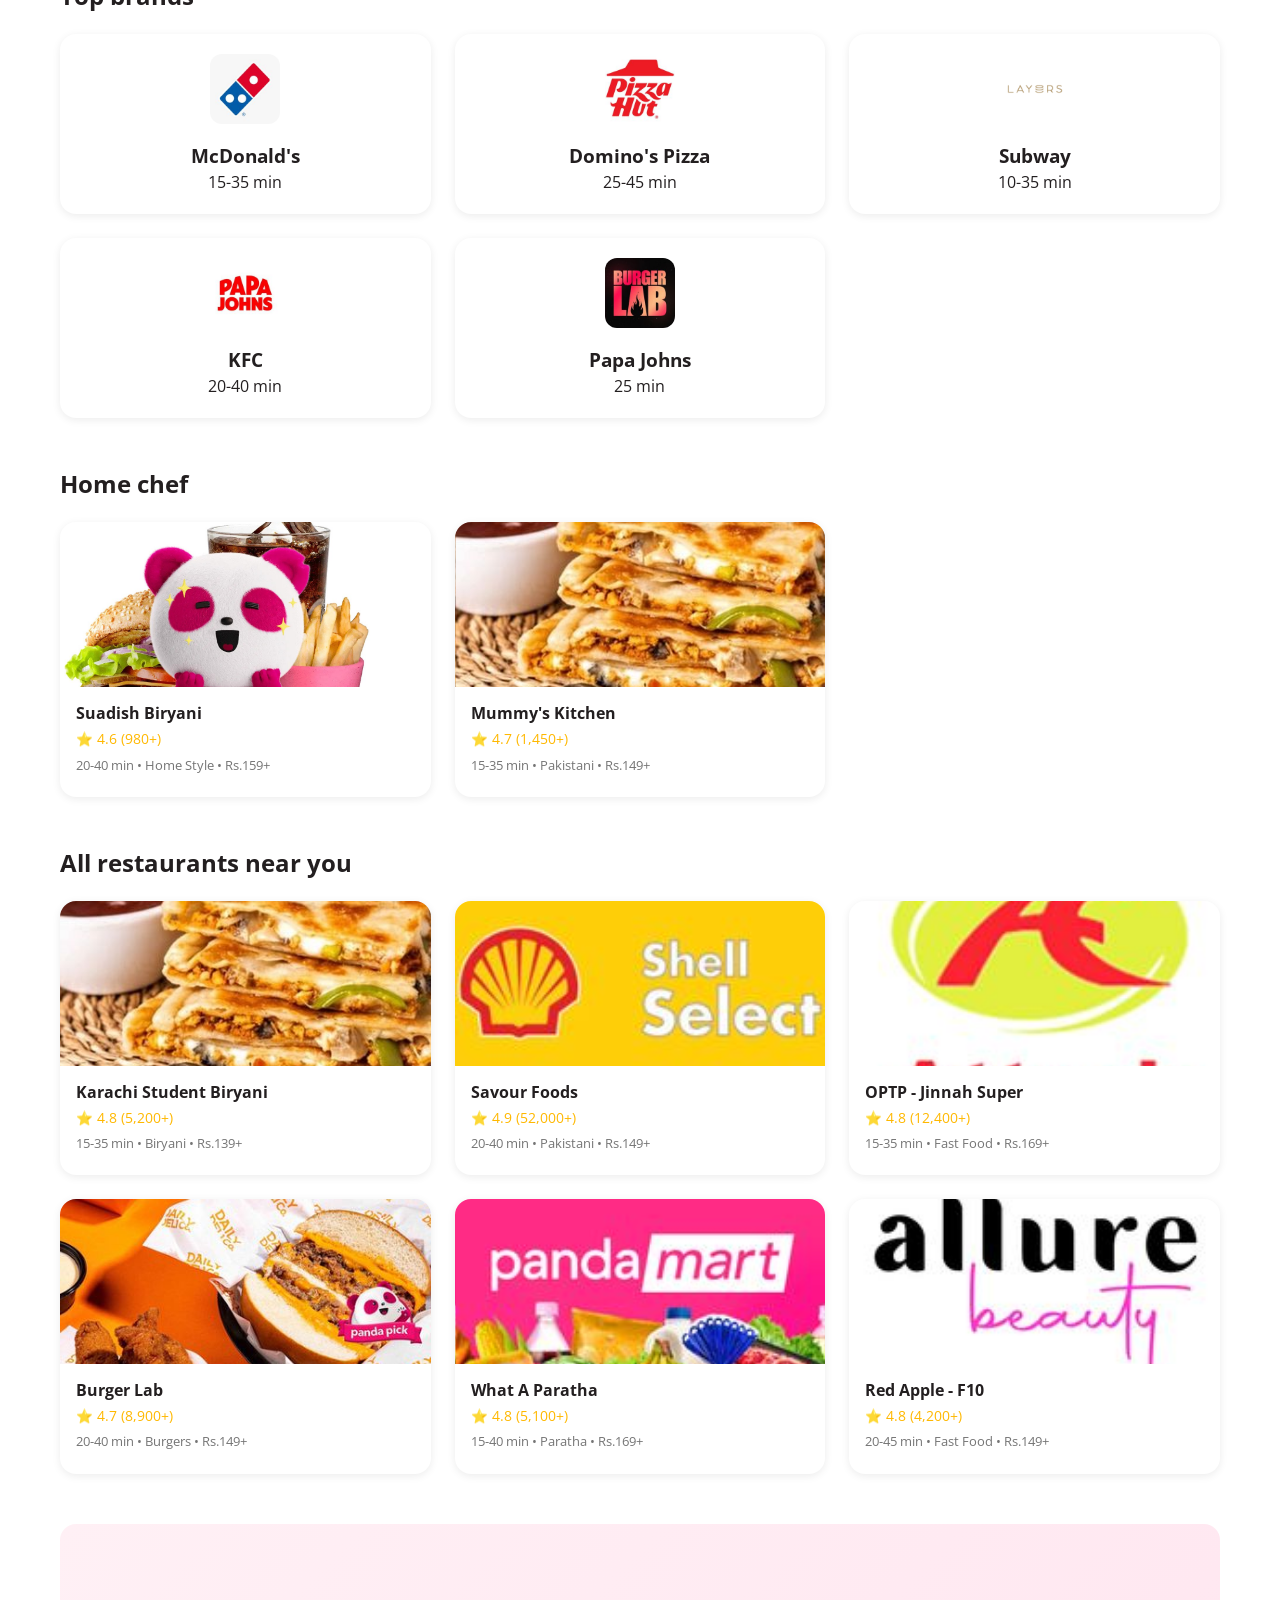
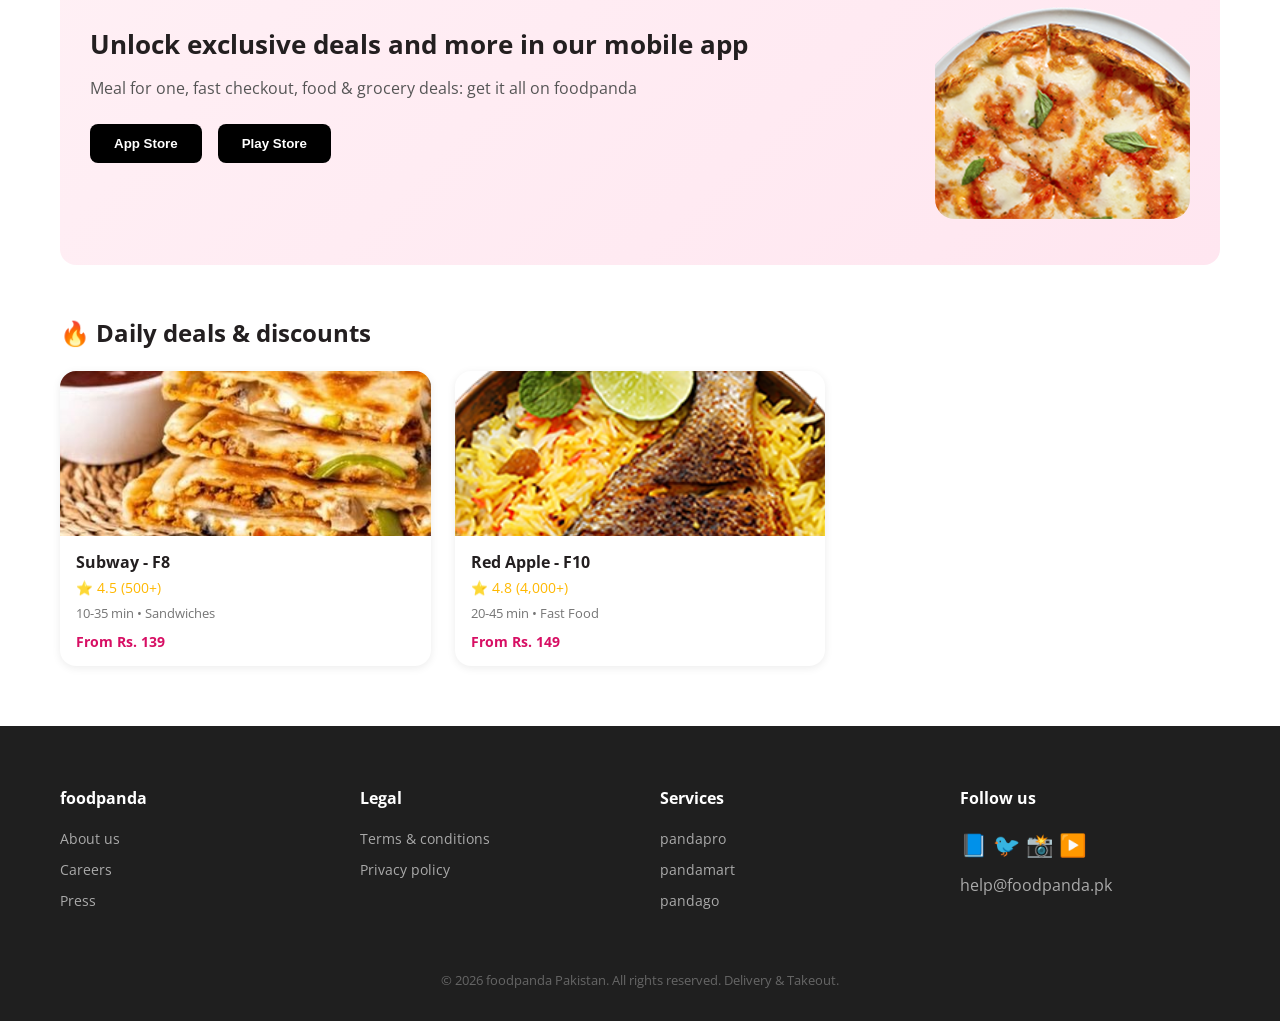
==== commit 7770fc3e: "fix sections" ====
--- a/index.html
+++ b/index.html
@@ -23,8 +23,7 @@
 <nav class="navbar">
     <div class="nav-container">
         <div class="logo">
-            <img src="https://upload.wikimedia.org/wikipedia/commons/thumb/9/91/Foodpanda_logo.svg/2560px-Foodpanda_logo.svg.png" alt="foodpanda">
-            <span>foodpanda</span>
+            <img src="images/foodpanda_logo_2023.svg" alt="foodpanda">
         </div>
         <div class="address">
             <span>📍</span>
@@ -46,6 +45,7 @@
         <div class="tabs-container">
             <div class="tab active">Delivery</div>
             <div class="tab">Pick-up</div>
+            <div class="tab">Shops</div>
             <div class="tab">Shops</div>
         </div>
     </div>
@@ -80,21 +80,12 @@
         </div>
     </div>
 
-    <!-- Your daily deals -->
-    <div class="section">
-        <h2 class="section-header">Your daily deals</h2>
-        <div class="scroll-container">
-            <div class="promo-small-card">Up to 30% off</div>
-            <div class="promo-small-card">PSL deal Rs. 500</div>
-        </div>
-    </div>
-
     <!-- Pepsi Deals Section -->
     <div class="section">
         <h2 class="section-header">Pepsi deals 🥤</h2>
         <div class="restaurant-grid">
             <div class="restaurant-card">
-                <div class="card-image" style="background-image: url('https://via.placeholder.com/300x180/FF6B9D/ffffff?text=Munchies');"></div>
+                <div class="card-image" style="background-image: url('images/aepu-listing.jpg');"></div>
                 <div class="card-content">
                     <h3>Munchies F-8</h3>
                     <div class="rating">⭐ 4.3 (450+)</div>
@@ -103,7 +94,7 @@
                 </div>
             </div>
             <div class="restaurant-card">
-                <div class="card-image" style="background-image: url('https://via.placeholder.com/300x180/FF6B9D/ffffff?text=Savour+Foods');"></div>
+                <div class="card-image" style="background-image: url('images/crsk-listing.jpg');"></div>
                 <div class="card-content">
                     <h3>Savour Foods</h3>
                     <div class="rating">⭐ 4.8 (1,200+)</div>
@@ -112,7 +103,7 @@
                 </div>
             </div>
             <div class="restaurant-card">
-                <div class="card-image" style="background-image: url('https://via.placeholder.com/300x180/FF6B9D/ffffff?text=Karachi+Student');"></div>
+                <div class="card-image" style="background-image: url('images/fzar-listing.jpg');"></div>
                 <div class="card-content">
                     <h3>Karachi Student Biryani</h3>
                     <div class="rating">⭐ 4.8 (5,200+)</div>
@@ -146,27 +137,27 @@
         <h2 class="section-header">Same Taste, Same Price</h2>
         <div class="scroll-container same-taste-slider">
             <div class="same-taste-card">
-                <img src="https://via.placeholder.com/280x180/FF6B9D/ffffff?text=Karachi+Student" alt="">
+                <img src="images/crsk-listing.jpg" alt="">
                 <h3>Karachi Student Biryani</h3>
                 <p>Same taste • Same price</p>
             </div>
             <div class="same-taste-card">
-                <img src="https://via.placeholder.com/280x180/FF6B9D/ffffff?text=Savour+Foods" alt="">
+                <img src="images/aepu-listing.jpg" alt="">
                 <h3>Savour Foods</h3>
                 <p>Same taste • Same price</p>
             </div>
             <div class="same-taste-card">
-                <img src="https://via.placeholder.com/280x180/FF6B9D/ffffff?text=OPTP" alt="">
+                <img src="images/fzar-listing.jpg" alt="">
                 <h3>OPTP</h3>
                 <p>Same taste • Same price</p>
             </div>
             <div class="same-taste-card">
-                <img src="https://via.placeholder.com/280x180/FF6B9D/ffffff?text=Burger+Lab" alt="">
+                <img src="images/txpe-listing.jpg" alt="">
                 <h3>Burger Lab</h3>
                 <p>Same taste • Same price</p>
             </div>
             <div class="same-taste-card">
-                <img src="https://via.placeholder.com/280x180/FF6B9D/ffffff?text=Red+Apple" alt="">
+                <img src="images/qjk4-listing.jpg" alt="">
                 <h3>Red Apple</h3>
                 <p>Same taste • Same price</p>
             </div>
@@ -178,30 +169,30 @@
         <h2 class="section-header">Top brands</h2>
         <div class="restaurant-grid brand-grid">
             <div class="restaurant-card brand-card-item">
-                <img src="https://via.placeholder.com/80x80/FF6B9D/ffffff?text=McD" alt="McDonald's">
+                <img src="images/cd9mo-logo.jpg" alt="McDonald's">
                 <h3>McDonald's</h3>
                 <p>15-35 min</p>
             </div>
             <div class="restaurant-card brand-card-item">
-                <img src="https://via.placeholder.com/80x80/FF6B9D/ffffff?text=Domino's" alt="Domino's">
+                <img src="images/ce4ka-logo.jpg" alt="Domino's">
                 <h3>Domino's Pizza</h3>
                 <p>25-45 min</p>
             </div>
             <div class="restaurant-card brand-card-item">
-                <img src="https://via.placeholder.com/80x80/FF6B9D/ffffff?text=KFC" alt="KFC">
+                <img src="images/cl6qk-logo.png" alt="Subway">
+                <h3>Subway</h3>
+                <p>10-35 min</p>
+            </div>
+            <div class="restaurant-card brand-card-item">
+                <img src="images/cm4ad-logo.jpg" alt="KFC">
                 <h3>KFC</h3>
                 <p>20-40 min</p>
             </div>
             <div class="restaurant-card brand-card-item">
-                <img src="https://via.placeholder.com/80x80/FF6B9D/ffffff?text=Papa" alt="Papa Johns">
+                <img src="images/cz0hs-logo.jpg" alt="Papa Johns">
                 <h3>Papa Johns</h3>
                 <p>25 min</p>
             </div>
-            <div class="restaurant-card brand-card-item">
-                <img src="https://via.placeholder.com/80x80/FF6B9D/ffffff?text=BurgerLab" alt="Burger Lab">
-                <h3>Burger Lab</h3>
-                <p>20-40 min</p>
-            </div>
         </div>
     </div>
 
@@ -210,7 +201,7 @@
         <h2 class="section-header">Home chef</h2>
         <div class="restaurant-grid">
             <div class="restaurant-card">
-                <div class="card-image" style="background-image: url('https://via.placeholder.com/300x180/2ecc71/ffffff?text=Suadish+Biryani');"></div>
+                <div class="card-image" style="background-image: url('images/panda-img.jpg');"></div>
                 <div class="card-content">
                     <h3>Suadish Biryani</h3>
                     <div class="rating">⭐ 4.6 (980+)</div>
@@ -218,7 +209,7 @@
                 </div>
             </div>
             <div class="restaurant-card">
-                <div class="card-image" style="background-image: url('https://via.placeholder.com/300x180/e67e22/ffffff?text=Mummy%27s+Kitchen');"></div>
+                <div class="card-image" style="background-image: url('images/crsk-listing (1).jpg');"></div>
                 <div class="card-content">
                     <h3>Mummy's Kitchen</h3>
                     <div class="rating">⭐ 4.7 (1,450+)</div>
@@ -233,7 +224,7 @@
         <h2 class="section-header">All restaurants near you</h2>
         <div class="restaurant-grid">
             <div class="restaurant-card">
-                <div class="card-image" style="background-image: url('https://via.placeholder.com/300x180/e74c3c/ffffff?text=Karachi+Student+Biryani');"></div>
+                <div class="card-image" style="background-image: url('images/crsk-listing.jpg');"></div>
                 <div class="card-content">
                     <h3>Karachi Student Biryani</h3>
                     <div class="rating">⭐ 4.8 (5,200+)</div>
@@ -241,7 +232,7 @@
                 </div>
             </div>
             <div class="restaurant-card">
-                <div class="card-image" style="background-image: url('https://via.placeholder.com/300x180/2ecc71/ffffff?text=Savour+Foods');"></div>
+                <div class="card-image" style="background-image: url('images/aepu-listing.jpg');"></div>
                 <div class="card-content">
                     <h3>Savour Foods</h3>
                     <div class="rating">⭐ 4.9 (52,000+)</div>
@@ -249,7 +240,7 @@
                 </div>
             </div>
             <div class="restaurant-card">
-                <div class="card-image" style="background-image: url('https://via.placeholder.com/300x180/3498db/ffffff?text=OPTP');"></div>
+                <div class="card-image" style="background-image: url('images/fzar-listing.jpg');"></div>
                 <div class="card-content">
                     <h3>OPTP - Jinnah Super</h3>
                     <div class="rating">⭐ 4.8 (12,400+)</div>
@@ -257,7 +248,7 @@
                 </div>
             </div>
             <div class="restaurant-card">
-                <div class="card-image" style="background-image: url('https://via.placeholder.com/300x180/f39c12/ffffff?text=Burger+Lab');"></div>
+                <div class="card-image" style="background-image: url('images/txpe-listing.jpg');"></div>
                 <div class="card-content">
                     <h3>Burger Lab</h3>
                     <div class="rating">⭐ 4.7 (8,900+)</div>
@@ -265,7 +256,7 @@
                 </div>
             </div>
             <div class="restaurant-card">
-                <div class="card-image" style="background-image: url('https://via.placeholder.com/300x180/9b59b6/ffffff?text=What+A+Paratha');"></div>
+                <div class="card-image" style="background-image: url('images/qjk4-listing.jpg');"></div>
                 <div class="card-content">
                     <h3>What A Paratha</h3>
                     <div class="rating">⭐ 4.8 (5,100+)</div>
@@ -273,7 +264,7 @@
                 </div>
             </div>
             <div class="restaurant-card">
-                <div class="card-image" style="background-image: url('https://via.placeholder.com/300x180/e67e22/ffffff?text=Red+Apple');"></div>
+                <div class="card-image" style="background-image: url('images/iwx0-listing.jpg');"></div>
                 <div class="card-content">
                     <h3>Red Apple - F10</h3>
                     <div class="rating">⭐ 4.8 (4,200+)</div>
@@ -295,7 +286,7 @@
                 </div>
             </div>
             <div class="app-promo-image">
-                <img src="https://via.placeholder.com/280x280/FF6B9D/ffffff?text=Foodpanda+Panda" alt="Foodpanda Panda">
+                <img src="images/73.png" alt="Foodpanda Panda">
             </div>
         </div>
     </div>
@@ -305,7 +296,7 @@
         <h2 class="section-header">🔥 Daily deals & discounts</h2>
         <div class="restaurant-grid">
             <div class="restaurant-card">
-                <div class="card-image" style="background-image: url('https://via.placeholder.com/300x180/3498db/ffffff?text=Subway');"></div>
+                <div class="card-image" style="background-image: url('images/crsk-listing (1).jpg');"></div>
                 <div class="card-content">
                     <h3>Subway - F8</h3>
                     <div class="rating">⭐ 4.5 (500+)</div>
@@ -314,7 +305,7 @@
                 </div>
             </div>
             <div class="restaurant-card">
-                <div class="card-image" style="background-image: url('https://via.placeholder.com/300x180/e67e22/ffffff?text=Red+Apple');"></div>
+                <div class="card-image" style="background-image: url('images/139.png');"></div>
                 <div class="card-content">
                     <h3>Red Apple - F10</h3>
                     <div class="rating">⭐ 4.8 (4,000+)</div>
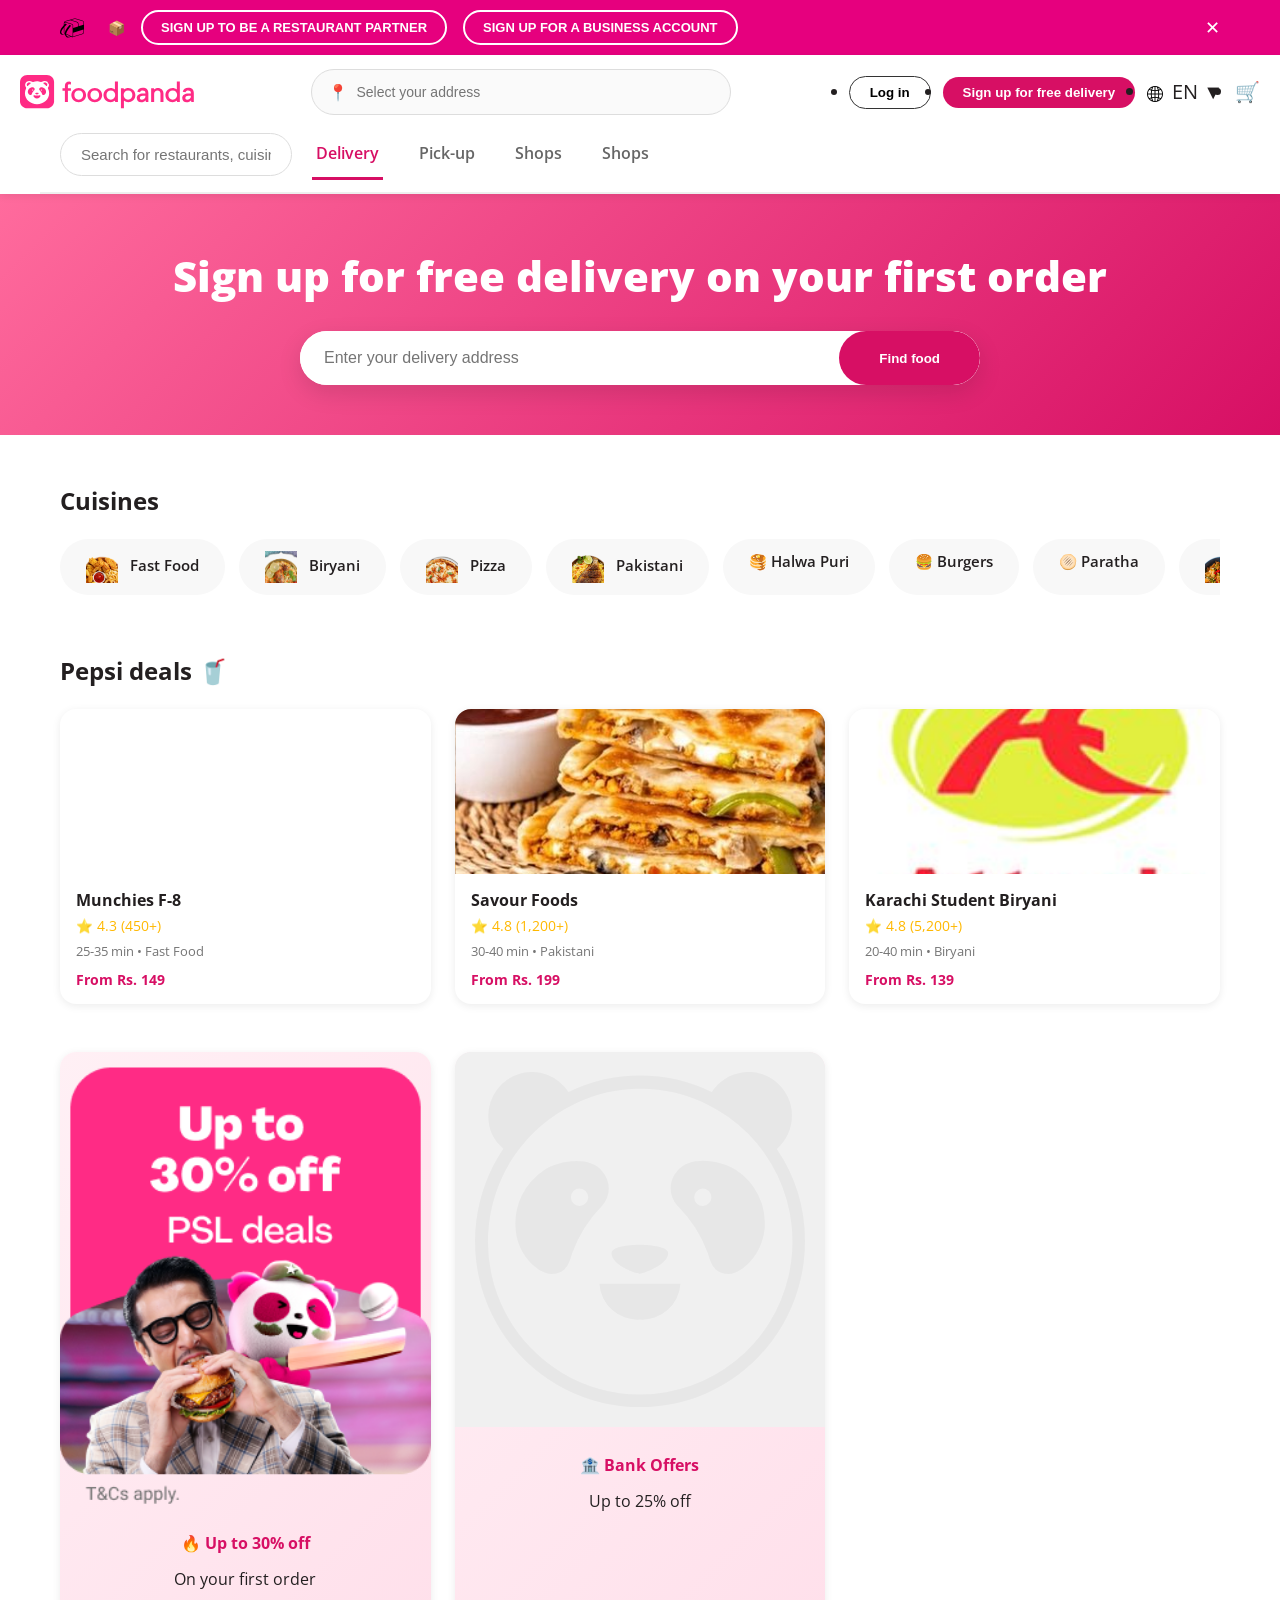
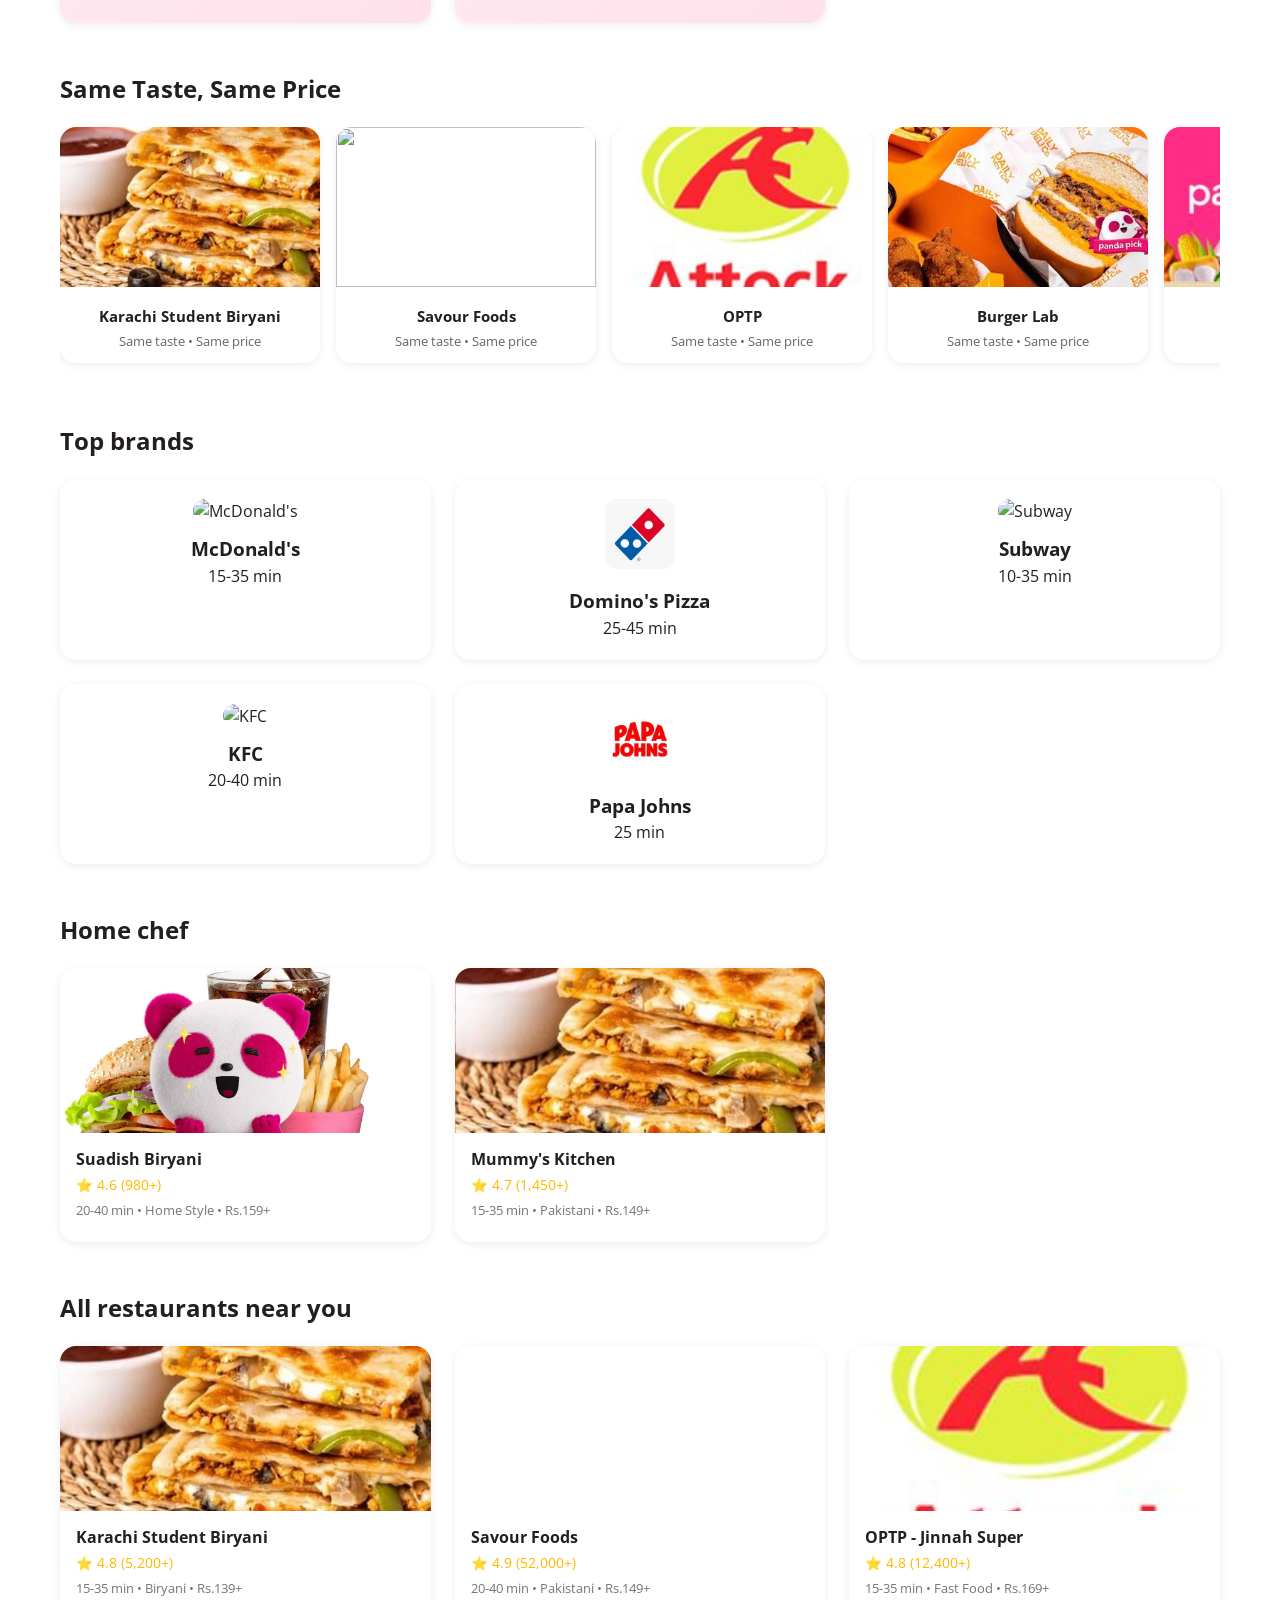
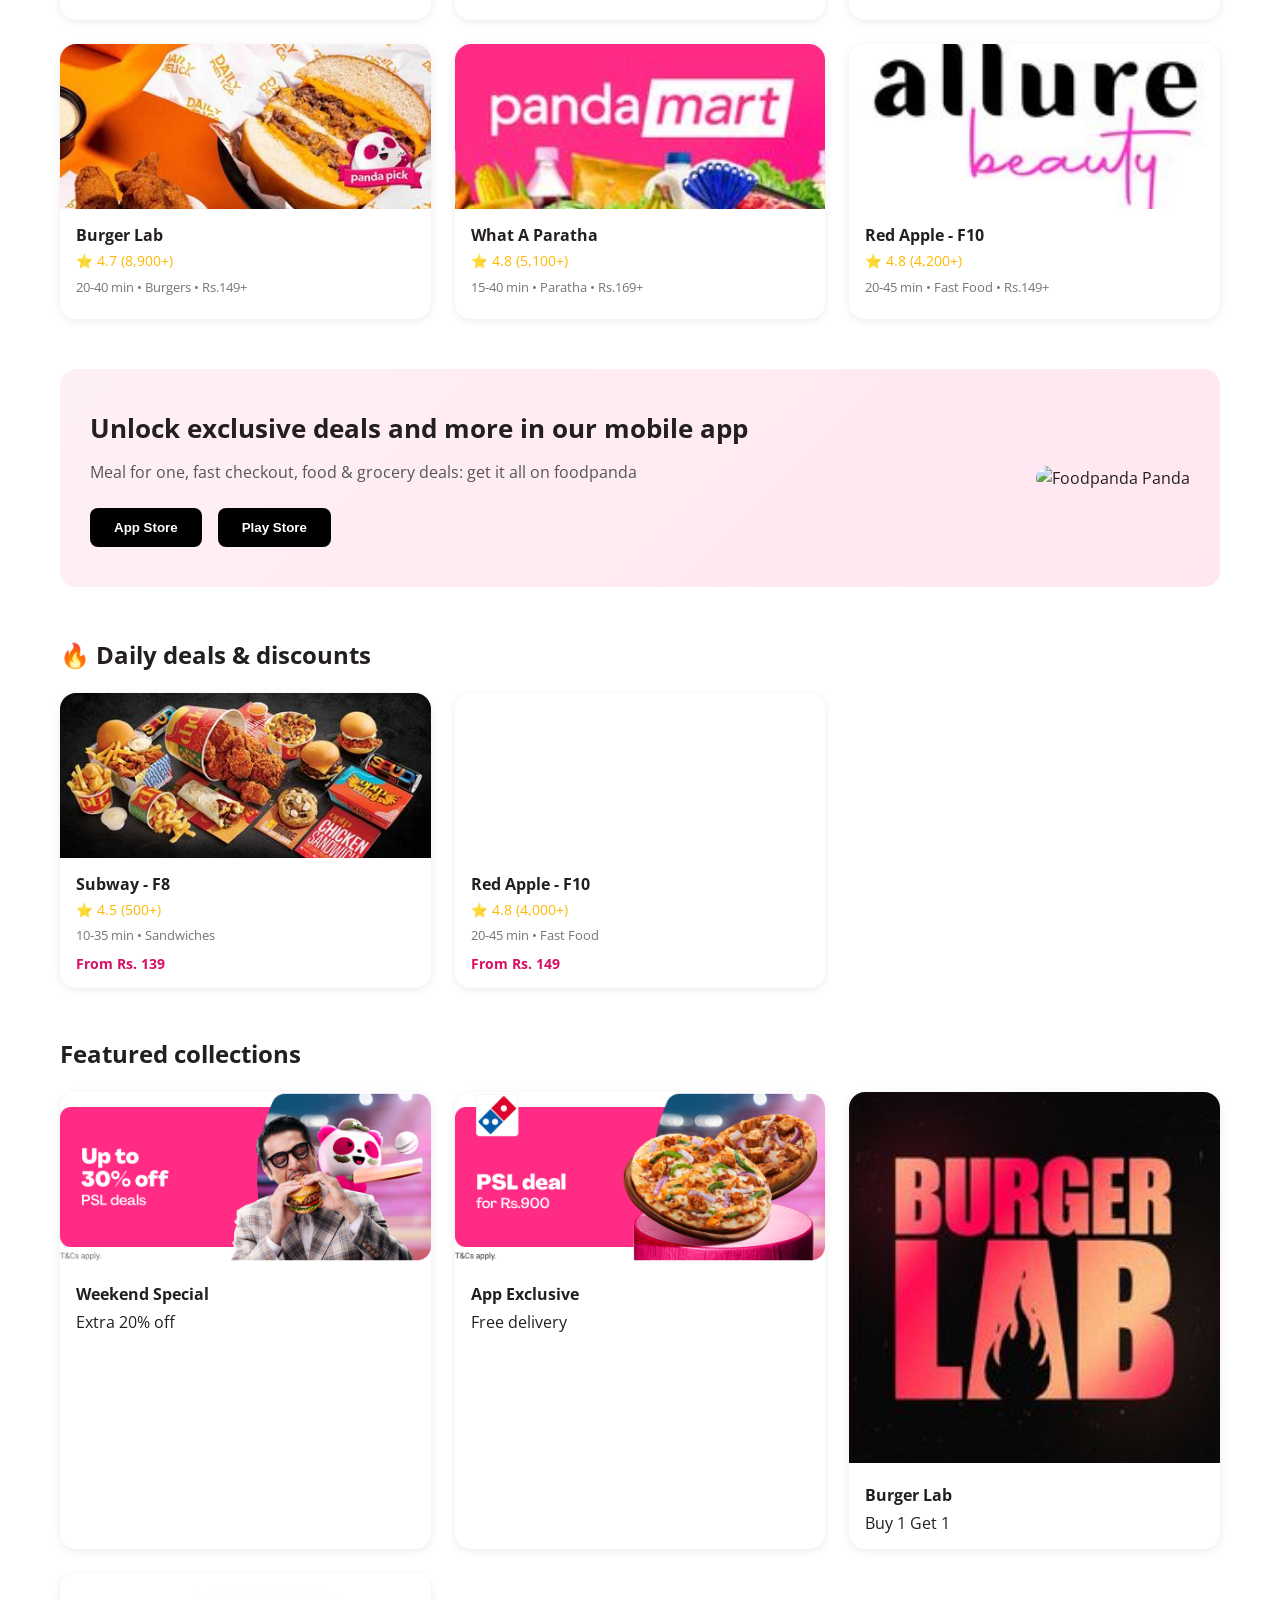
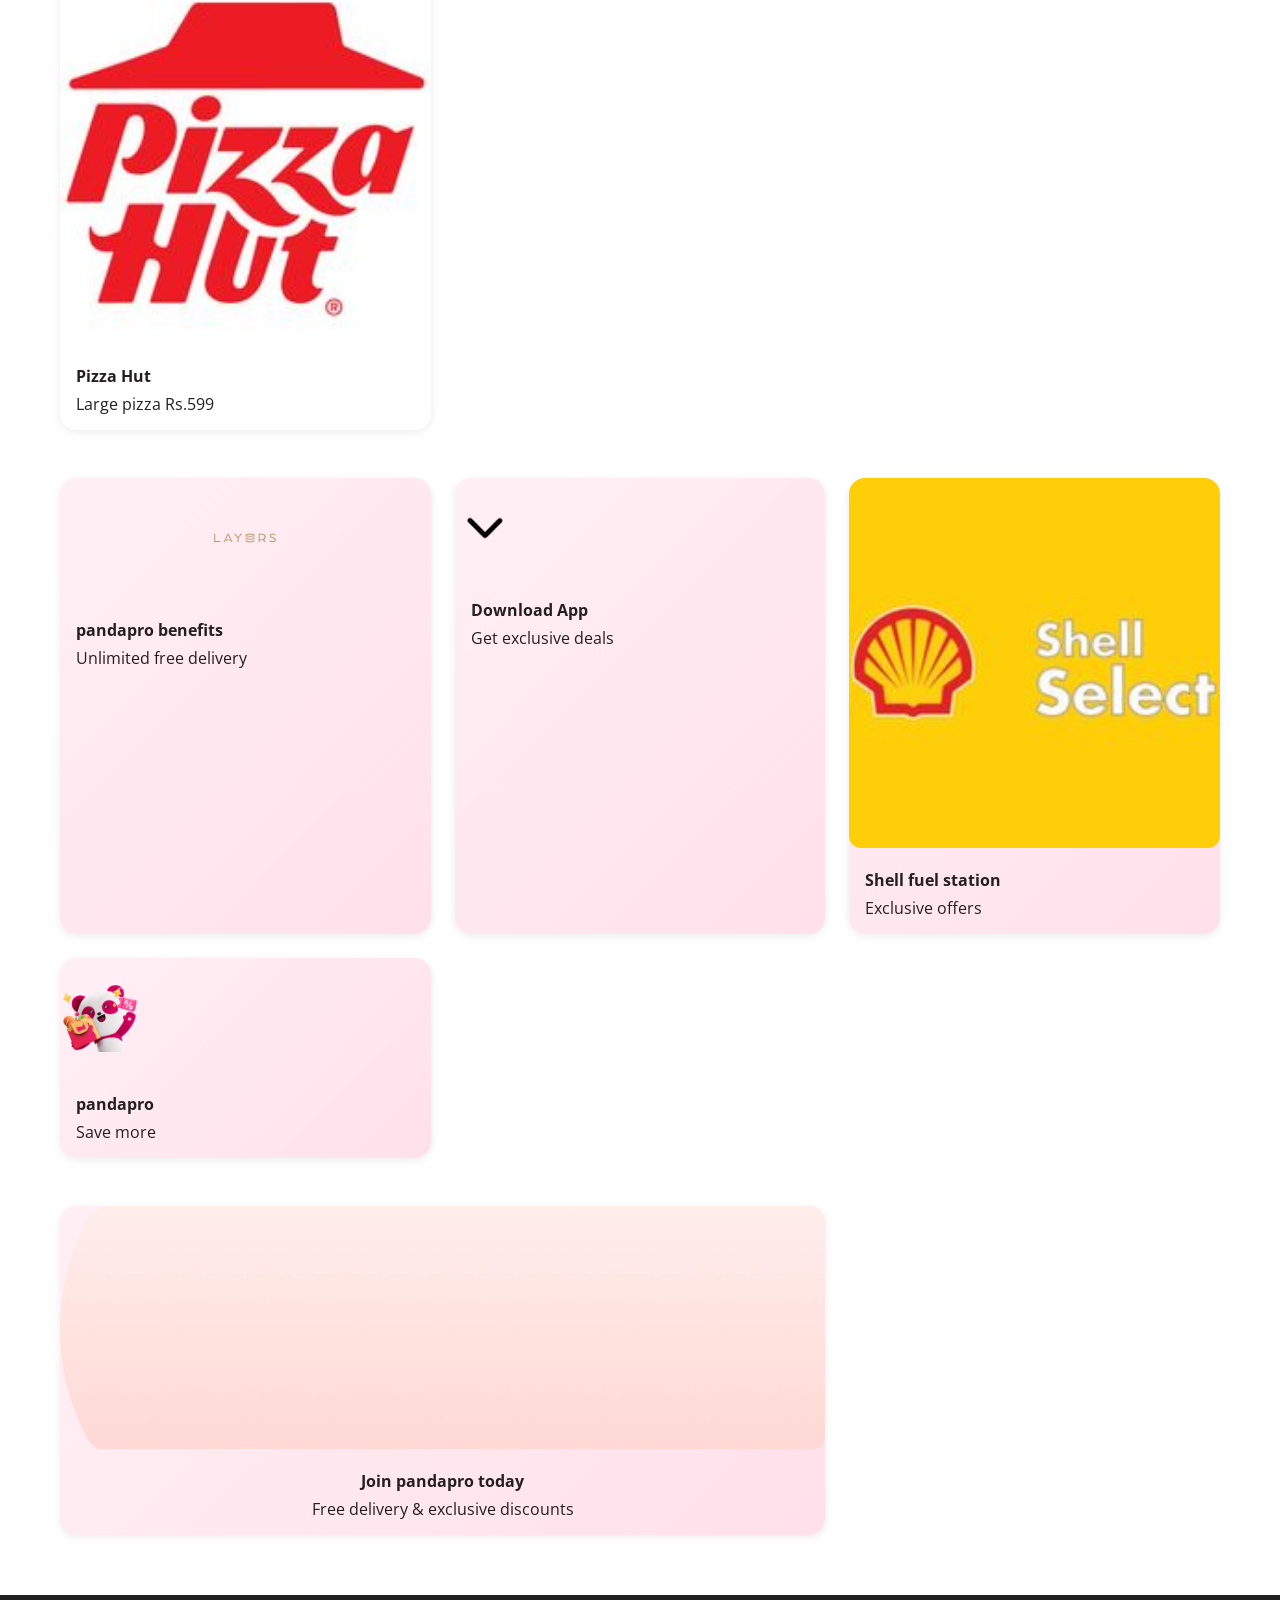
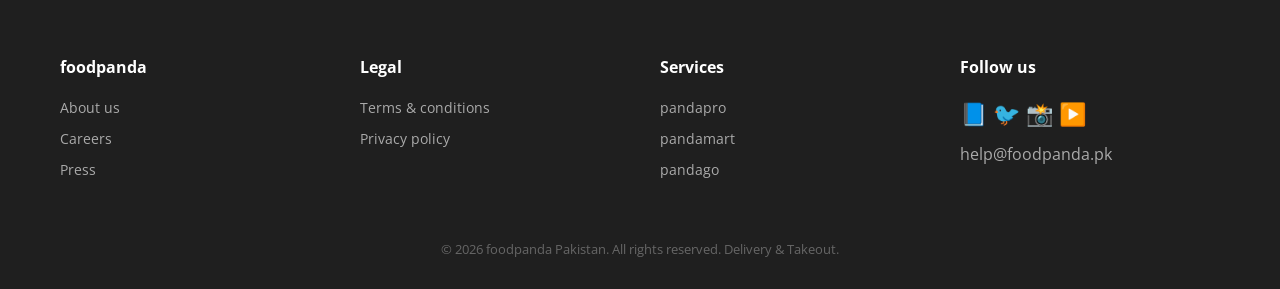
==== commit 350ab8f9: "add pickup page" ====
--- a/index.html
+++ b/index.html
@@ -9,9 +9,10 @@
 </head>
 <body>
 
-<!-- Top Banner -->
+<!-- Top Banner with Rider Icon (ic-rider-icon.svg) -->
 <div class="top-banner">
     <div class="banner-container">
+        <img src="assest/images/ic-rider-icon.svg" alt="rider" style="height:24px; width:auto; margin-right:8px;">
         <span class="banner-icon">📦</span>
         <button class="banner-btn">SIGN UP TO BE A RESTAURANT PARTNER</button>
         <button class="banner-btn">SIGN UP FOR A BUSINESS ACCOUNT</button>
@@ -23,7 +24,7 @@
 <nav class="navbar">
     <div class="nav-container">
         <div class="logo">
-            <img src="images/foodpanda_logo_2023.svg" alt="foodpanda">
+            <img src="assest/images/foodpanda_logo_2023.svg" alt="foodpanda">
         </div>
         <div class="address">
             <span>📍</span>
@@ -32,7 +33,10 @@
         <ul class="nav-links">
             <li><button class="btn-outline">Log in</button></li>
             <li><button class="btn-primary">Sign up for free delivery</button></li>
-            <li class="lang-selector">🌐 EN ▼</li>
+            <!-- Language selector with globe icon -->
+            <li class="lang-selector">
+                <img src="assest/images/globe.png" alt="globe" style="height:16px; width:auto; margin-right:4px; vertical-align:middle;"> EN ▼
+            </li>
             <li class="cart">🛒</li>
         </ul>
     </div>
@@ -64,18 +68,18 @@
 
 <div class="main-container">
 
-    <!-- Cuisines Section -->
+    <!-- Cuisines Section - using cuisine icon images -->
     <div class="section">
         <h2 class="section-header">Cuisines</h2>
         <div class="scroll-container">
-            <div class="cuisine-card">🍔 Fast Food</div>
-            <div class="cuisine-card">🍛 Biryani</div>
-            <div class="cuisine-card">🍕 Pizza</div>
-            <div class="cuisine-card">🥘 Pakistani</div>
+            <div class="cuisine-card"><img src="assest/images/fastfood.png" alt="Fast Food" style="width:32px; height:32px; vertical-align:middle; margin-right:8px;"> Fast Food</div>
+            <div class="cuisine-card"><img src="assest/images/Biryani.png" alt="Biryani" style="width:32px; height:32px; vertical-align:middle; margin-right:8px;"> Biryani</div>
+            <div class="cuisine-card"><img src="assest/images/pizza.png" alt="Pizza" style="width:32px; height:32px; vertical-align:middle; margin-right:8px;"> Pizza</div>
+            <div class="cuisine-card"><img src="assest/images/pakistani.png" alt="Pakistani" style="width:32px; height:32px; vertical-align:middle; margin-right:8px;"> Pakistani</div>
             <div class="cuisine-card">🥞 Halwa Puri</div>
             <div class="cuisine-card">🍔 Burgers</div>
             <div class="cuisine-card">🫓 Paratha</div>
-            <div class="cuisine-card">🥢 Chinese</div>
+            <div class="cuisine-card"><img src="assest/images/Chinese.png" alt="Chinese" style="width:32px; height:32px; vertical-align:middle; margin-right:8px;"> Chinese</div>
             <div class="cuisine-card">🍰 Desserts</div>
         </div>
     </div>
@@ -85,7 +89,7 @@
         <h2 class="section-header">Pepsi deals 🥤</h2>
         <div class="restaurant-grid">
             <div class="restaurant-card">
-                <div class="card-image" style="background-image: url('images/aepu-listing.jpg');"></div>
+                <div class="card-image" style="background-image: url('assest/images/aepu-listing.jpg');"></div>
                 <div class="card-content">
                     <h3>Munchies F-8</h3>
                     <div class="rating">⭐ 4.3 (450+)</div>
@@ -94,7 +98,7 @@
                 </div>
             </div>
             <div class="restaurant-card">
-                <div class="card-image" style="background-image: url('images/crsk-listing.jpg');"></div>
+                <div class="card-image" style="background-image: url('assest/images/crsk-listing.jpg');"></div>
                 <div class="card-content">
                     <h3>Savour Foods</h3>
                     <div class="rating">⭐ 4.8 (1,200+)</div>
@@ -103,7 +107,7 @@
                 </div>
             </div>
             <div class="restaurant-card">
-                <div class="card-image" style="background-image: url('images/fzar-listing.jpg');"></div>
+                <div class="card-image" style="background-image: url('assest/images/fzar-listing.jpg');"></div>
                 <div class="card-content">
                     <h3>Karachi Student Biryani</h3>
                     <div class="rating">⭐ 4.8 (5,200+)</div>
@@ -118,13 +122,15 @@
     <div class="section">
         <div class="restaurant-grid">
             <div class="restaurant-card promo-card">
-                <div class="card-content" style="text-align:center; padding:32px 20px;">
+                <img src="assest/images/uptp30%offpsldeal.png" alt="30% off deal" style="width:100%; border-radius:12px 12px 0 0;">
+                <div class="card-content" style="text-align:center; padding:20px;">
                     <h3 style="color:#D70F64;">🔥 Up to 30% off</h3>
                     <p style="margin:12px 0;">On your first order</p>
                 </div>
             </div>
             <div class="restaurant-card promo-card">
-                <div class="card-content" style="text-align:center; padding:32px 20px;">
+                <img src="assest/images/vendor-tile-background-fp.svg" alt="Bank offer" style="width:100%; border-radius:12px 12px 0 0; background:#f0f0f0; padding:20px;">
+                <div class="card-content" style="text-align:center; padding:20px;">
                     <h3 style="color:#D70F64;">🏦 Bank Offers</h3>
                     <p style="margin:12px 0;">Up to 25% off</p>
                 </div>
@@ -137,27 +143,27 @@
         <h2 class="section-header">Same Taste, Same Price</h2>
         <div class="scroll-container same-taste-slider">
             <div class="same-taste-card">
-                <img src="images/crsk-listing.jpg" alt="">
+                <img src="assest/images/crsk-listing.jpg" alt="">
                 <h3>Karachi Student Biryani</h3>
                 <p>Same taste • Same price</p>
             </div>
             <div class="same-taste-card">
-                <img src="images/aepu-listing.jpg" alt="">
+                <img src="assest/images/aepu-listing.jpg" alt="">
                 <h3>Savour Foods</h3>
                 <p>Same taste • Same price</p>
             </div>
             <div class="same-taste-card">
-                <img src="images/fzar-listing.jpg" alt="">
+                <img src="assest/images/fzar-listing.jpg" alt="">
                 <h3>OPTP</h3>
                 <p>Same taste • Same price</p>
             </div>
             <div class="same-taste-card">
-                <img src="images/txpe-listing.jpg" alt="">
+                <img src="assest/images/txpe-listing.jpg" alt="">
                 <h3>Burger Lab</h3>
                 <p>Same taste • Same price</p>
             </div>
             <div class="same-taste-card">
-                <img src="images/qjk4-listing.jpg" alt="">
+                <img src="assest/images/qjk4-listing.jpg" alt="">
                 <h3>Red Apple</h3>
                 <p>Same taste • Same price</p>
             </div>
@@ -169,27 +175,27 @@
         <h2 class="section-header">Top brands</h2>
         <div class="restaurant-grid brand-grid">
             <div class="restaurant-card brand-card-item">
-                <img src="images/cd9mo-logo.jpg" alt="McDonald's">
+                <img src="assest/images/cd9mo-logo.jpg" alt="McDonald's">
                 <h3>McDonald's</h3>
                 <p>15-35 min</p>
             </div>
             <div class="restaurant-card brand-card-item">
-                <img src="images/ce4ka-logo.jpg" alt="Domino's">
+                <img src="assest/images/domino.jpg" alt="Domino's">
                 <h3>Domino's Pizza</h3>
                 <p>25-45 min</p>
             </div>
             <div class="restaurant-card brand-card-item">
-                <img src="images/cl6qk-logo.png" alt="Subway">
+                <img src="assest/images/cl6qk-logo.png" alt="Subway">
                 <h3>Subway</h3>
                 <p>10-35 min</p>
             </div>
             <div class="restaurant-card brand-card-item">
-                <img src="images/cm4ad-logo.jpg" alt="KFC">
+                <img src="assest/images/cm4ad-logo.jpg" alt="KFC">
                 <h3>KFC</h3>
                 <p>20-40 min</p>
             </div>
             <div class="restaurant-card brand-card-item">
-                <img src="images/cz0hs-logo.jpg" alt="Papa Johns">
+                <img src="assest/images/papajones.jpg" alt="Papa Johns">
                 <h3>Papa Johns</h3>
                 <p>25 min</p>
             </div>
@@ -201,7 +207,7 @@
         <h2 class="section-header">Home chef</h2>
         <div class="restaurant-grid">
             <div class="restaurant-card">
-                <div class="card-image" style="background-image: url('images/panda-img.jpg');"></div>
+                <div class="card-image" style="background-image: url('assest/images/panda-img.jpg');"></div>
                 <div class="card-content">
                     <h3>Suadish Biryani</h3>
                     <div class="rating">⭐ 4.6 (980+)</div>
@@ -209,7 +215,7 @@
                 </div>
             </div>
             <div class="restaurant-card">
-                <div class="card-image" style="background-image: url('images/crsk-listing (1).jpg');"></div>
+                <div class="card-image" style="background-image: url('assest/images/crsk-listing (1).jpg');"></div>
                 <div class="card-content">
                     <h3>Mummy's Kitchen</h3>
                     <div class="rating">⭐ 4.7 (1,450+)</div>
@@ -224,7 +230,7 @@
         <h2 class="section-header">All restaurants near you</h2>
         <div class="restaurant-grid">
             <div class="restaurant-card">
-                <div class="card-image" style="background-image: url('images/crsk-listing.jpg');"></div>
+                <div class="card-image" style="background-image: url('assest/images/crsk-listing.jpg');"></div>
                 <div class="card-content">
                     <h3>Karachi Student Biryani</h3>
                     <div class="rating">⭐ 4.8 (5,200+)</div>
@@ -232,7 +238,7 @@
                 </div>
             </div>
             <div class="restaurant-card">
-                <div class="card-image" style="background-image: url('images/aepu-listing.jpg');"></div>
+                <div class="card-image" style="background-image: url('assest/images/aepu-listing.jpg');"></div>
                 <div class="card-content">
                     <h3>Savour Foods</h3>
                     <div class="rating">⭐ 4.9 (52,000+)</div>
@@ -240,7 +246,7 @@
                 </div>
             </div>
             <div class="restaurant-card">
-                <div class="card-image" style="background-image: url('images/fzar-listing.jpg');"></div>
+                <div class="card-image" style="background-image: url('assest/images/fzar-listing.jpg');"></div>
                 <div class="card-content">
                     <h3>OPTP - Jinnah Super</h3>
                     <div class="rating">⭐ 4.8 (12,400+)</div>
@@ -248,7 +254,7 @@
                 </div>
             </div>
             <div class="restaurant-card">
-                <div class="card-image" style="background-image: url('images/txpe-listing.jpg');"></div>
+                <div class="card-image" style="background-image: url('assest/images/txpe-listing.jpg');"></div>
                 <div class="card-content">
                     <h3>Burger Lab</h3>
                     <div class="rating">⭐ 4.7 (8,900+)</div>
@@ -256,7 +262,7 @@
                 </div>
             </div>
             <div class="restaurant-card">
-                <div class="card-image" style="background-image: url('images/qjk4-listing.jpg');"></div>
+                <div class="card-image" style="background-image: url('assest/images/qjk4-listing.jpg');"></div>
                 <div class="card-content">
                     <h3>What A Paratha</h3>
                     <div class="rating">⭐ 4.8 (5,100+)</div>
@@ -264,7 +270,7 @@
                 </div>
             </div>
             <div class="restaurant-card">
-                <div class="card-image" style="background-image: url('images/iwx0-listing.jpg');"></div>
+                <div class="card-image" style="background-image: url('assest/images/iwx0-listing.jpg');"></div>
                 <div class="card-content">
                     <h3>Red Apple - F10</h3>
                     <div class="rating">⭐ 4.8 (4,200+)</div>
@@ -286,7 +292,7 @@
                 </div>
             </div>
             <div class="app-promo-image">
-                <img src="images/73.png" alt="Foodpanda Panda">
+                <img src="assest/images/73.png" alt="Foodpanda Panda">
             </div>
         </div>
     </div>
@@ -296,7 +302,7 @@
         <h2 class="section-header">🔥 Daily deals & discounts</h2>
         <div class="restaurant-grid">
             <div class="restaurant-card">
-                <div class="card-image" style="background-image: url('images/crsk-listing (1).jpg');"></div>
+                <div class="card-image" style="background-image: url('assest/images/s0ke-listing.jpg');"></div>
                 <div class="card-content">
                     <h3>Subway - F8</h3>
                     <div class="rating">⭐ 4.5 (500+)</div>
@@ -305,12 +311,94 @@
                 </div>
             </div>
             <div class="restaurant-card">
-                <div class="card-image" style="background-image: url('images/139.png');"></div>
+                <div class="card-image" style="background-image: url('assest/images/139.png');"></div>
                 <div class="card-content">
                     <h3>Red Apple - F10</h3>
                     <div class="rating">⭐ 4.8 (4,000+)</div>
                     <div class="details">20-45 min • Fast Food</div>
                     <div class="price">From Rs. 149</div>
+                </div>
+            </div>
+        </div>
+    </div>
+
+    <!-- Featured Collections -->
+    <div class="section">
+        <h2 class="section-header">Featured collections</h2>
+        <div class="restaurant-grid">
+            <div class="restaurant-card">
+                <img src="assest/images/desktop_tile_Enkltf.png" alt="deal" style="width:100%; border-radius:12px 12px 0 0;">
+                <div class="card-content">
+                    <h3>Weekend Special</h3>
+                    <p>Extra 20% off</p>
+                </div>
+            </div>
+            <div class="restaurant-card">
+                <img src="assest/images/desktop_tile_EnmAHj.png" alt="mobile deal" style="width:100%; border-radius:12px 12px 0 0;">
+                <div class="card-content">
+                    <h3>App Exclusive</h3>
+                    <p>Free delivery</p>
+                </div>
+            </div>
+            <div class="restaurant-card">
+                <img src="assest/images/burgerlab.jpg" alt="Burger Lab" style="width:100%; border-radius:12px 12px 0 0;">
+                <div class="card-content">
+                    <h3>Burger Lab</h3>
+                    <p>Buy 1 Get 1</p>
+                </div>
+            </div>
+            <div class="restaurant-card">
+                <img src="assest/images/pizzahut.jpg" alt="Pizza Hut" style="width:100%; border-radius:12px 12px 0 0;">
+                <div class="card-content">
+                    <h3>Pizza Hut</h3>
+                    <p>Large pizza Rs.599</p>
+                </div>
+            </div>
+        </div>
+    </div>
+
+    <!-- pandapro & Shell Row -->
+    <div class="section">
+        <div class="restaurant-grid">
+            <div class="restaurant-card promo-card">
+                <img src="assest/images/Layers.png" alt="layers" style="width:100%; max-height:120px; object-fit:contain; padding:20px;">
+                <div class="card-content">
+                    <h3>pandapro benefits</h3>
+                    <p>Unlimited free delivery</p>
+                </div>
+            </div>
+            <div class="restaurant-card promo-card">
+                <img src="assest/images/down.png" alt="down arrow" style="width:60px; margin:20px auto;">
+                <div class="card-content">
+                    <h3>Download App</h3>
+                    <p>Get exclusive deals</p>
+                </div>
+            </div>
+            <div class="restaurant-card promo-card">
+                <img src="assest/images/shell.jpg" alt="Shell" style="width:100%; border-radius:12px;">
+                <div class="card-content">
+                    <h3>Shell fuel station</h3>
+                    <p>Exclusive offers</p>
+                </div>
+            </div>
+            <div class="restaurant-card promo-card">
+                <img src="assest/images/rlp-nc-banner-logo.png" alt="pandapro logo" style="width:80px; margin:20px auto;">
+                <div class="card-content">
+                    <h3>pandapro</h3>
+                    <p>Save more</p>
+                </div>
+            </div>
+        </div>
+    </div>
+
+    <!-- pandapro Banner Background -->
+    <div class="section">
+        <div class="restaurant-grid">
+            <div class="restaurant-card promo-card" style="grid-column: span 2;">
+                <img src="assest/images/rlp-nc-banner-background.png" alt="pandapro banner" style="width:100%; border-radius:12px;">
+                <div class="card-content" style="text-align:center;">
+                    <h3>Join pandapro today</h3>
+                    <p>Free delivery & exclusive discounts</p>
                 </div>
             </div>
         </div>
